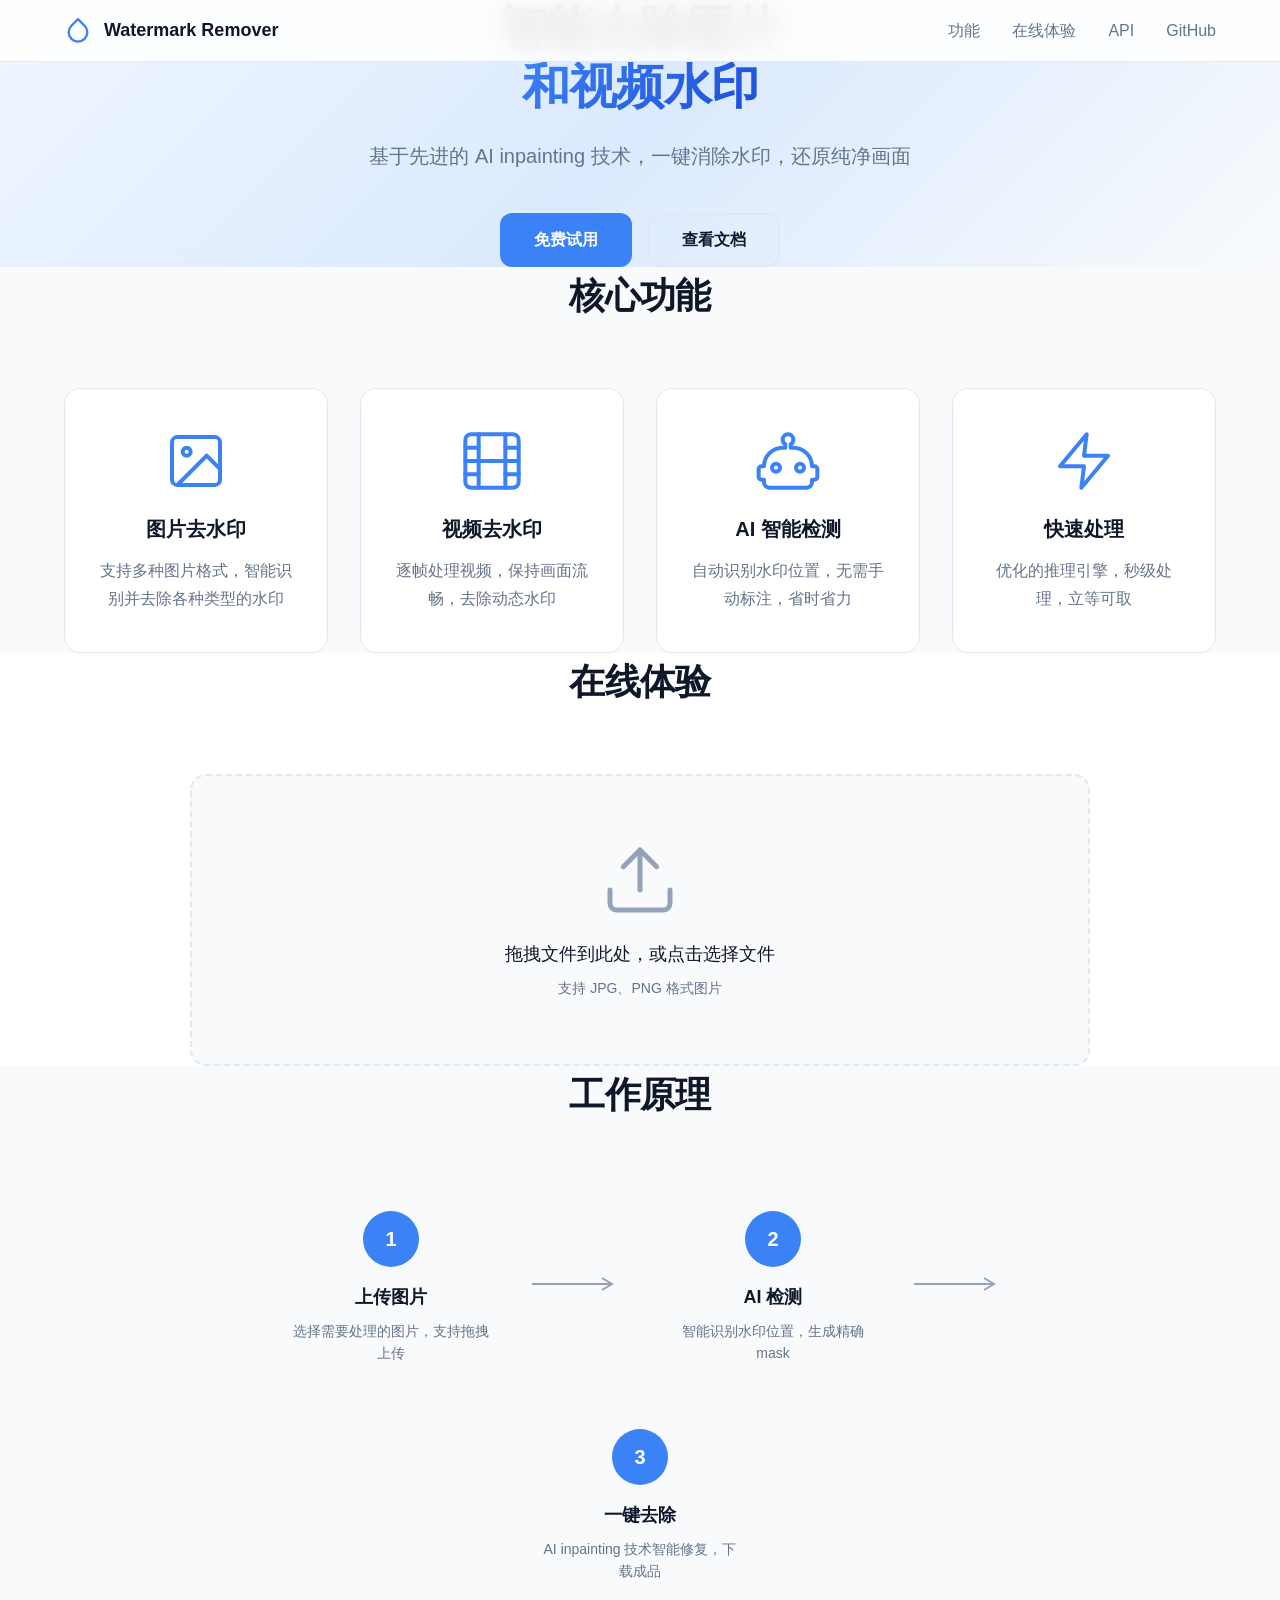
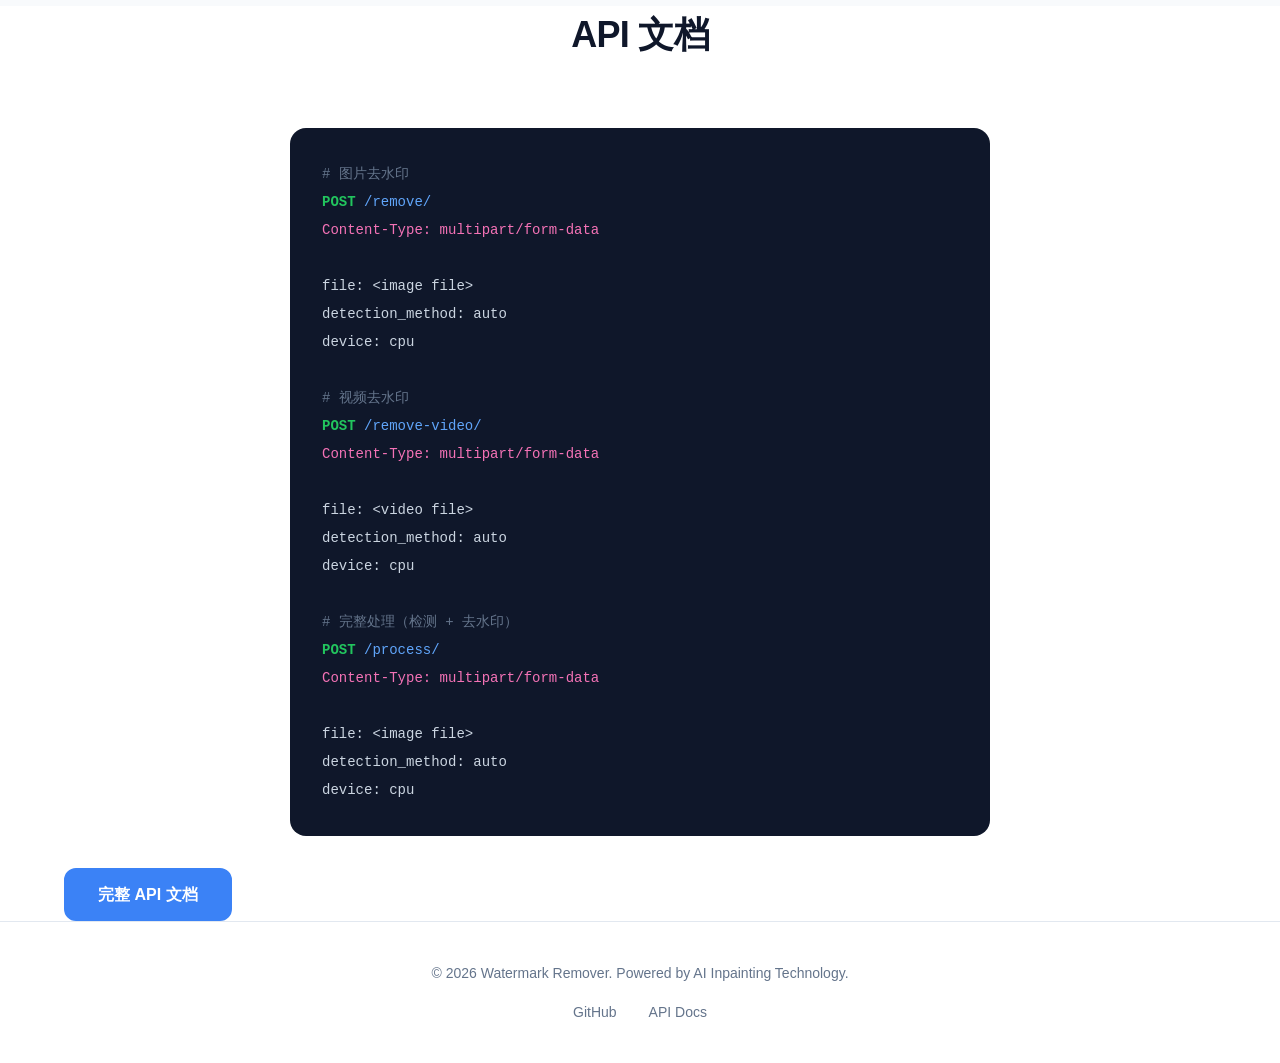
==== templates/index.html @ 912d97a1 "feat(api): auto-commit 1 file(s) at 2026-04-06 23:28" ====
<!DOCTYPE html>
<html lang="zh-CN">
<head>
    <meta charset="UTF-8">
    <meta name="viewport" content="width=device-width, initial-scale=1.0">
    <title>Watermark Remover - 智能去水印工具</title>
    <link rel="stylesheet" href="/static/style.css">
</head>
<body>
    <!-- Navigation -->
    <nav class="navbar">
        <div class="container nav-container">
            <a href="#" class="logo">
                <svg class="logo-icon" viewBox="0 0 24 24" fill="none" stroke="currentColor" stroke-width="2" stroke-linecap="round" stroke-linejoin="round" aria-hidden="true">
                    <path d="M12 2.69l5.66 5.66a8 8 0 1 1-11.31 0z"/>
                </svg>
                <span class="logo-text">Watermark Remover</span>
            </a>
            <button class="nav-toggle" aria-label="Toggle navigation" aria-expanded="false">
                <span class="nav-toggle-bar"></span>
                <span class="nav-toggle-bar"></span>
                <span class="nav-toggle-bar"></span>
            </button>
            <ul class="nav-links">
                <li><a href="#features">功能</a></li>
                <li><a href="#demo">在线体验</a></li>
                <li><a href="#api">API</a></li>
                <li><a href="https://github.com/5shunchen/watermark-remover" target="_blank" rel="noopener noreferrer">GitHub</a></li>
            </ul>
        </div>
    </nav>

    <!-- Hero Section -->
    <section class="hero">
        <div class="container">
            <h1 class="hero-title">
                智能去除图片<br>
                <span class="gradient-text">和视频水印</span>
            </h1>
            <p class="hero-subtitle">
                基于先进的 AI inpainting 技术，一键消除水印，还原纯净画面
            </p>
            <div class="hero-buttons">
                <a href="#demo" class="btn btn-primary">免费试用</a>
                <a href="#api" class="btn btn-secondary">查看文档</a>
            </div>
        </div>
    </section>

    <!-- Features Section -->
    <section id="features" class="features">
        <div class="container">
            <h2 class="section-title">核心功能</h2>
            <div class="features-grid">
                <div class="feature-card">
                    <div class="feature-icon" aria-hidden="true">
                        <svg viewBox="0 0 24 24" fill="none" stroke="currentColor" stroke-width="1.5" stroke-linecap="round" stroke-linejoin="round">
                            <rect x="3" y="3" width="18" height="18" rx="2" ry="2"/>
                            <circle cx="8.5" cy="8.5" r="1.5"/>
                            <polyline points="21 15 16 10 5 21"/>
                        </svg>
                    </div>
                    <h3>图片去水印</h3>
                    <p>支持多种图片格式，智能识别并去除各种类型的水印</p>
                </div>
                <div class="feature-card">
                    <div class="feature-icon" aria-hidden="true">
                        <svg viewBox="0 0 24 24" fill="none" stroke="currentColor" stroke-width="1.5" stroke-linecap="round" stroke-linejoin="round">
                            <rect x="2" y="2" width="20" height="20" rx="2.18" ry="2.18"/>
                            <line x1="7" y1="2" x2="7" y2="22"/>
                            <line x1="17" y1="2" x2="17" y2="22"/>
                            <line x1="2" y1="12" x2="22" y2="12"/>
                            <line x1="2" y1="7" x2="7" y2="7"/>
                            <line x1="2" y1="17" x2="7" y2="17"/>
                            <line x1="17" y1="17" x2="22" y2="17"/>
                            <line x1="17" y1="7" x2="22" y2="7"/>
                        </svg>
                    </div>
                    <h3>视频去水印</h3>
                    <p>逐帧处理视频，保持画面流畅，去除动态水印</p>
                </div>
                <div class="feature-card">
                    <div class="feature-icon" aria-hidden="true">
                        <svg viewBox="0 0 24 24" fill="none" stroke="currentColor" stroke-width="1.5" stroke-linecap="round" stroke-linejoin="round">
                            <path d="M12 2a2 2 0 0 1 2 2c0 .74-.4 1.39-1 1.73V7h1a7 7 0 0 1 7 7h1a1 1 0 0 1 1 1v3a1 1 0 0 1-1 1h-1v1a2 2 0 0 1-2 2H5a2 2 0 0 1-2-2v-1H2a1 1 0 0 1-1-1v-3a1 1 0 0 1 1-1h1a7 7 0 0 1 7-7h1V5.73c-.6-.34-1-.99-1-1.73a2 2 0 0 1 2-2z"/>
                            <circle cx="7.5" cy="14.5" r="1.5"/>
                            <circle cx="16.5" cy="14.5" r="1.5"/>
                        </svg>
                    </div>
                    <h3>AI 智能检测</h3>
                    <p>自动识别水印位置，无需手动标注，省时省力</p>
                </div>
                <div class="feature-card">
                    <div class="feature-icon" aria-hidden="true">
                        <svg viewBox="0 0 24 24" fill="none" stroke="currentColor" stroke-width="1.5" stroke-linecap="round" stroke-linejoin="round">
                            <polygon points="13 2 3 14 12 14 11 22 21 10 12 10 13 2"/>
                        </svg>
                    </div>
                    <h3>快速处理</h3>
                    <p>优化的推理引擎，秒级处理，立等可取</p>
                </div>
            </div>
        </div>
    </section>

    <!-- Demo Section -->
    <section id="demo" class="demo">
        <div class="container">
            <h2 class="section-title">在线体验</h2>
            <div class="demo-container">
                <div class="upload-area" id="uploadArea" role="button" tabindex="0" aria-label="Upload image file">
                    <div class="upload-icon" aria-hidden="true">
                        <svg viewBox="0 0 24 24" fill="none" stroke="currentColor" stroke-width="1.5" stroke-linecap="round" stroke-linejoin="round">
                            <path d="M21 15v4a2 2 0 0 1-2 2H5a2 2 0 0 1-2-2v-4"/>
                            <polyline points="17 8 12 3 7 8"/>
                            <line x1="12" y1="3" x2="12" y2="15"/>
                        </svg>
                    </div>
                    <p class="upload-text">拖拽文件到此处，或点击选择文件</p>
                    <p class="upload-hint">支持 JPG、PNG 格式图片</p>
                    <input type="file" id="fileInput" accept="image/*" hidden>
                </div>
                <div class="preview-container" id="previewContainer" style="display: none;">
                    <div class="preview-panel">
                        <h4>原图</h4>
                        <div class="image-wrapper">
                            <img id="originalImage" src="" alt="原始图片">
                        </div>
                    </div>
                    <div class="preview-panel">
                        <h4>处理后</h4>
                        <div class="image-wrapper">
                            <img id="processedImage" src="" alt="处理后的图片">
                        </div>
                    </div>
                </div>
                <div class="processing-status" id="processingStatus" style="display: none;">
                    <div class="spinner" aria-hidden="true"></div>
                    <p>正在处理中，请稍候...</p>
                </div>
                <div class="demo-actions" id="demoActions" style="display: none;">
                    <button class="btn btn-primary" id="downloadBtn">
                        <svg viewBox="0 0 24 24" fill="none" stroke="currentColor" stroke-width="2" stroke-linecap="round" stroke-linejoin="round" aria-hidden="true" style="width:18px;height:18px;margin-right:8px;">
                            <path d="M21 15v4a2 2 0 0 1-2 2H5a2 2 0 0 1-2-2v-4"/>
                            <polyline points="7 10 12 15 17 10"/>
                            <line x1="12" y1="15" x2="12" y2="3"/>
                        </svg>
                        下载结果
                    </button>
                    <button class="btn btn-secondary" id="resetBtn">重新上传</button>
                </div>
            </div>
        </div>
    </section>

    <!-- How It Works Section -->
    <section id="how-it-works" class="how-it-works">
        <div class="container">
            <h2 class="section-title">工作原理</h2>
            <div class="steps-container">
                <div class="step">
                    <div class="step-number">1</div>
                    <h3>上传图片</h3>
                    <p>选择需要处理的图片，支持拖拽上传</p>
                </div>
                <div class="step-connector" aria-hidden="true">
                    <svg viewBox="0 0 100 24" fill="none" stroke="currentColor" stroke-width="2">
                        <line x1="0" y1="12" x2="80" y2="12"/>
                        <polyline points="70 6 80 12 70 18"/>
                    </svg>
                </div>
                <div class="step">
                    <div class="step-number">2</div>
                    <h3>AI 检测</h3>
                    <p>智能识别水印位置，生成精确 mask</p>
                </div>
                <div class="step-connector" aria-hidden="true">
                    <svg viewBox="0 0 100 24" fill="none" stroke="currentColor" stroke-width="2">
                        <line x1="0" y1="12" x2="80" y2="12"/>
                        <polyline points="70 6 80 12 70 18"/>
                    </svg>
                </div>
                <div class="step">
                    <div class="step-number">3</div>
                    <h3>一键去除</h3>
                    <p>AI inpainting 技术智能修复，下载成品</p>
                </div>
            </div>
        </div>
    </section>

    <!-- API Section -->
    <section id="api" class="api">
        <div class="container">
            <h2 class="section-title">API 文档</h2>
            <div class="api-container">
                <div class="api-code">
                    <pre><code><span class="comment"># 图片去水印</span>
<span class="method">POST</span> <span class="path">/remove/</span>
<span class="header">Content-Type: multipart/form-data</span>

file: &lt;image file&gt;
detection_method: auto
device: cpu

<span class="comment"># 视频去水印</span>
<span class="method">POST</span> <span class="path">/remove-video/</span>
<span class="header">Content-Type: multipart/form-data</span>

file: &lt;video file&gt;
detection_method: auto
device: cpu

<span class="comment"># 完整处理（检测 + 去水印）</span>
<span class="method">POST</span> <span class="path">/process/</span>
<span class="header">Content-Type: multipart/form-data</span>

file: &lt;image file&gt;
detection_method: auto
device: cpu</code></pre>
                </div>
            </div>
            <a href="/docs" class="btn btn-primary" target="_blank" rel="noopener noreferrer">完整 API 文档</a>
        </div>
    </section>

    <!-- Footer -->
    <footer class="footer">
        <div class="container">
            <p>&copy; 2026 Watermark Remover. Powered by AI Inpainting Technology.</p>
            <div class="footer-links">
                <a href="https://github.com/5shunchen/watermark-remover" target="_blank" rel="noopener noreferrer">GitHub</a>
                <a href="/docs" target="_blank" rel="noopener noreferrer">API Docs</a>
            </div>
        </div>
    </footer>

    <script src="/static/app.js"></script>
</body>
</html>
---- static/style.css ----
/* ===================================
   Design Tokens
   =================================== */
:root {
    /* Colors - Primary */
    --primary-50: #eff6ff;
    --primary-100: #dbeafe;
    --primary-200: #bfdbfe;
    --primary-300: #93c5fd;
    --primary-400: #60a5fa;
    --primary-500: #3b82f6;
    --primary-600: #2563eb;
    --primary-700: #1d4ed8;

    /* Colors - Neutral */
    --slate-50: #f8fafc;
    --slate-100: #f1f5f9;
    --slate-200: #e2e8f0;
    --slate-300: #cbd5e1;
    --slate-400: #94a3b8;
    --slate-500: #64748b;
    --slate-600: #475569;
    --slate-700: #334155;
    --slate-800: #1e293b;
    --slate-900: #0f172a;

    /* Semantic Colors */
    --color-primary: var(--primary-500);
    --color-primary-hover: var(--primary-600);
    --color-primary-active: var(--primary-700);
    --color-text: var(--slate-900);
    --color-text-secondary: var(--slate-500);
    --color-text-muted: var(--slate-400);
    --color-bg: #ffffff;
    --color-bg-secondary: var(--slate-50);
    --color-border: var(--slate-200);
    --color-focus: var(--primary-500);

    /* Typography Scale */
    --text-xs: 0.75rem;      /* 12px */
    --text-sm: 0.875rem;     /* 14px */
    --text-base: 1rem;       /* 16px */
    --text-lg: 1.125rem;     /* 18px */
    --text-xl: 1.25rem;      /* 20px */
    --text-2xl: 1.5rem;      /* 24px */
    --text-3xl: 1.875rem;    /* 30px */
    --text-4xl: 2.25rem;     /* 36px */
    --text-5xl: 3rem;        /* 48px */

    /* Spacing Scale (4pt grid) */
    --space-1: 0.25rem;      /* 4px */
    --space-2: 0.5rem;       /* 8px */
    --space-3: 0.75rem;      /* 12px */
    --space-4: 1rem;         /* 16px */
    --space-5: 1.25rem;      /* 20px */
    --space-6: 1.5rem;       /* 24px */
    --space-8: 2rem;         /* 32px */
    --space-10: 2.5rem;      /* 40px */
    --space-12: 3rem;        /* 48px */
    --space-16: 4rem;        /* 64px */
    --space-20: 5rem;        /* 80px */

    /* Shadows */
    --shadow-sm: 0 1px 2px 0 rgba(0, 0, 0, 0.05);
    --shadow: 0 1px 3px 0 rgba(0, 0, 0, 0.1), 0 1px 2px -1px rgba(0, 0, 0, 0.1);
    --shadow-md: 0 4px 6px -1px rgba(0, 0, 0, 0.1), 0 2px 4px -2px rgba(0, 0, 0, 0.1);
    --shadow-lg: 0 10px 15px -3px rgba(0, 0, 0, 0.1), 0 4px 6px -4px rgba(0, 0, 0, 0.1);
    --shadow-xl: 0 20px 25px -5px rgba(0, 0, 0, 0.1), 0 8px 10px -6px rgba(0, 0, 0, 0.1);

    /* Border Radius */
    --radius-sm: 0.375rem;   /* 6px */
    --radius: 0.5rem;        /* 8px */
    --radius-md: 0.75rem;    /* 12px */
    --radius-lg: 1rem;       /* 16px */
    --radius-xl: 1.5rem;     /* 24px */
    --radius-full: 9999px;

    /* Transitions */
    --duration-fast: 150ms;
    --duration-normal: 200ms;
    --duration-slow: 300ms;
    --ease-out: cubic-bezier(0.33, 1, 0.68, 1);
    --ease-in-out: cubic-bezier(0.65, 0, 0.35, 1);

    /* Touch Targets */
    --touch-min: 44px;

    /* Z-Index Scale */
    --z-dropdown: 100;
    --z-sticky: 200;
    --z-fixed: 300;
    --z-modal-backdrop: 400;
    --z-modal: 500;
    --z-popover: 600;
    --z-tooltip: 700;
}

/* ===================================
   Base Styles
   =================================== */
*, *::before, *::after {
    margin: 0;
    padding: 0;
    box-sizing: border-box;
}

html {
    scroll-behavior: smooth;
    -webkit-font-smoothing: antialiased;
    -moz-osx-font-smoothing: grayscale;
}

body {
    font-family: -apple-system, BlinkMacSystemFont, 'Segoe UI', Roboto, 'Helvetica Neue', Arial, sans-serif;
    font-size: var(--text-base);
    line-height: 1.6;
    color: var(--color-text);
    background: var(--color-bg);
}

/* Focus Styles - Accessibility */
:focus-visible {
    outline: 2px solid var(--color-focus);
    outline-offset: 2px;
}

/* Skip Link - Accessibility */
.skip-link {
    position: absolute;
    top: -40px;
    left: 0;
    background: var(--color-primary);
    color: white;
    padding: var(--space-2) var(--space-4);
    z-index: var(--z-tooltip);
    transition: top var(--duration-fast) var(--ease-out);
}

.skip-link:focus {
    top: 0;
}

.container {
    max-width: 1200px;
    margin: 0 auto;
    padding: 0 var(--space-6);
}

/* ===================================
   Navigation
   =================================== */
.navbar {
    position: fixed;
    top: 0;
    left: 0;
    right: 0;
    background: rgba(255, 255, 255, 0.9);
    backdrop-filter: blur(12px);
    -webkit-backdrop-filter: blur(12px);
    border-bottom: 1px solid var(--color-border);
    z-index: var(--z-sticky);
    padding: var(--space-4) 0;
    transition: box-shadow var(--duration-normal) var(--ease-out);
}

.nav-container {
    display: flex;
    justify-content: space-between;
    align-items: center;
}

.logo {
    display: flex;
    align-items: center;
    gap: var(--space-3);
    font-size: var(--text-lg);
    font-weight: 600;
    color: var(--color-text);
    text-decoration: none;
}

.logo-icon {
    width: 28px;
    height: 28px;
    color: var(--color-primary);
}

.nav-toggle {
    display: none;
    flex-direction: column;
    justify-content: center;
    gap: 5px;
    width: var(--touch-min);
    height: var(--touch-min);
    background: transparent;
    border: none;
    cursor: pointer;
    padding: var(--space-2);
}

.nav-toggle-bar {
    width: 24px;
    height: 2px;
    background: var(--color-text);
    border-radius: 2px;
    transition: transform var(--duration-normal) var(--ease-out);
}

.nav-links {
    display: flex;
    list-style: none;
    gap: var(--space-8);
}

.nav-links a {
    color: var(--color-text-secondary);
    font-weight: 500;
    text-decoration: none;
    transition: color var(--duration-normal) var(--ease-out);
    padding: var(--space-2) 0;
}

.nav-links a:hover,
.nav-links a:focus {
    color: var(--color-primary);
}

/* ===================================
   Hero Section
   =================================== */
.hero {
    padding: var(--space-40) 0 var(--space-24);
    text-align: center;
    background: linear-gradient(135deg, var(--primary-50) 0%, var(--primary-100) 50%, var(--slate-50) 100%);
}

.hero-title {
    font-size: clamp(var(--text-4xl), 5vw, var(--text-5xl));
    font-weight: 700;
    line-height: 1.2;
    margin-bottom: var(--space-6);
    letter-spacing: -0.02em;
}

.gradient-text {
    background: linear-gradient(135deg, var(--primary-500) 0%, var(--primary-700) 100%);
    -webkit-background-clip: text;
    -webkit-text-fill-color: transparent;
    background-clip: text;
}

.hero-subtitle {
    font-size: clamp(var(--text-lg), 2vw, var(--text-xl));
    color: var(--color-text-secondary);
    max-width: 640px;
    margin: 0 auto var(--space-10);
    line-height: 1.7;
}

.hero-buttons {
    display: flex;
    gap: var(--space-4);
    justify-content: center;
    flex-wrap: wrap;
}

/* ===================================
   Buttons
   =================================== */
.btn {
    display: inline-flex;
    align-items: center;
    justify-content: center;
    gap: var(--space-2);
    min-height: var(--touch-min);
    padding: var(--space-3) var(--space-8);
    border-radius: var(--radius-md);
    font-weight: 600;
    font-size: var(--text-base);
    text-decoration: none;
    transition: all var(--duration-normal) var(--ease-out);
    border: 2px solid transparent;
    cursor: pointer;
    white-space: nowrap;
}

.btn-primary {
    background: var(--color-primary);
    color: white;
    border-color: var(--color-primary);
}

.btn-primary:hover,
.btn-primary:focus {
    background: var(--color-primary-hover);
    border-color: var(--color-primary-hover);
    transform: translateY(-2px);
    box-shadow: var(--shadow-md);
}

.btn-primary:active {
    transform: translateY(0);
}

.btn-secondary {
    background: transparent;
    color: var(--color-text);
    border-color: var(--color-border);
}

.btn-secondary:hover,
.btn-secondary:focus {
    border-color: var(--color-primary);
    color: var(--color-primary);
    background: var(--primary-50);
}

/* ===================================
   Section Styles
   =================================== */
.section-title {
    font-size: clamp(var(--text-3xl), 4vw, var(--text-4xl));
    font-weight: 700;
    text-align: center;
    margin-bottom: var(--space-16);
    letter-spacing: -0.02em;
}

/* ===================================
   Features Section
   =================================== */
.features {
    padding: var(--space-24) 0;
    background: var(--color-bg-secondary);
}

.features-grid {
    display: grid;
    grid-template-columns: repeat(auto-fit, minmax(250px, 1fr));
    gap: var(--space-8);
}

.feature-card {
    background: var(--color-bg);
    padding: var(--space-10) var(--space-8);
    border-radius: var(--radius-lg);
    text-align: center;
    border: 1px solid var(--color-border);
    transition: all var(--duration-slow) var(--ease-out);
}

.feature-card:hover {
    transform: translateY(-8px);
    box-shadow: var(--shadow-lg);
    border-color: var(--primary-200);
}

.feature-icon {
    width: 64px;
    height: 64px;
    margin: 0 auto var(--space-5);
    color: var(--color-primary);
}

.feature-icon svg {
    width: 100%;
    height: 100%;
}

.feature-card h3 {
    font-size: var(--text-xl);
    font-weight: 600;
    margin-bottom: var(--space-3);
    color: var(--color-text);
}

.feature-card p {
    color: var(--color-text-secondary);
    line-height: 1.7;
}

/* ===================================
   Demo Section
   =================================== */
.demo {
    padding: var(--space-24) 0;
}

.demo-container {
    max-width: 900px;
    margin: 0 auto;
}

.upload-area {
    border: 2px dashed var(--color-border);
    border-radius: var(--radius-lg);
    padding: var(--space-16) var(--space-10);
    text-align: center;
    cursor: pointer;
    transition: all var(--duration-normal) var(--ease-out);
    background: var(--color-bg-secondary);
}

.upload-area:hover,
.upload-area:focus {
    border-color: var(--color-primary);
    background: var(--primary-50);
}

.upload-icon {
    width: 80px;
    height: 80px;
    margin: 0 auto var(--space-5);
    color: var(--color-text-muted);
    transition: color var(--duration-normal) var(--ease-out);
}

.upload-area:hover .upload-icon {
    color: var(--color-primary);
}

.upload-icon svg {
    width: 100%;
    height: 100%;
}

.upload-text {
    font-size: var(--text-lg);
    font-weight: 500;
    margin-bottom: var(--space-2);
    color: var(--color-text);
}

.upload-hint {
    color: var(--color-text-secondary);
    font-size: var(--text-sm);
}

.preview-container {
    display: grid;
    grid-template-columns: 1fr 1fr;
    gap: var(--space-6);
    margin-top: var(--space-8);
}

.preview-panel {
    background: var(--color-bg-secondary);
    border-radius: var(--radius-lg);
    padding: var(--space-5);
}

.preview-panel h4 {
    margin-bottom: var(--space-4);
    font-size: var(--text-sm);
    font-weight: 600;
    color: var(--color-text-secondary);
    text-transform: uppercase;
    letter-spacing: 0.05em;
}

.image-wrapper {
    border-radius: var(--radius-md);
    overflow: hidden;
    background: var(--color-bg);
    aspect-ratio: 1;
    display: flex;
    align-items: center;
    justify-content: center;
}

.image-wrapper img {
    max-width: 100%;
    max-height: 100%;
    object-fit: contain;
}

/* Processing Status */
.processing-status {
    text-align: center;
    padding: var(--space-12);
}

.spinner {
    width: 56px;
    height: 56px;
    border: 3px solid var(--color-border);
    border-top-color: var(--color-primary);
    border-radius: var(--radius-full);
    animation: spin 1s linear infinite;
    margin: 0 auto var(--space-5);
}

@keyframes spin {
    to {
        transform: rotate(360deg);
    }
}

/* Demo Actions */
.demo-actions {
    display: flex;
    gap: var(--space-4);
    justify-content: center;
    margin-top: var(--space-8);
}

/* ===================================
   How It Works Section
   =================================== */
.how-it-works {
    padding: var(--space-24) 0;
    background: var(--color-bg-secondary);
}

.steps-container {
    display: flex;
    justify-content: center;
    align-items: center;
    flex-wrap: wrap;
    gap: var(--space-4);
    max-width: 800px;
    margin: 0 auto;
}

.step {
    flex: 1;
    min-width: 200px;
    max-width: 250px;
    text-align: center;
    padding: var(--space-6);
}

.step-number {
    display: inline-flex;
    align-items: center;
    justify-content: center;
    width: 56px;
    height: 56px;
    border-radius: var(--radius-full);
    background: var(--color-primary);
    color: white;
    font-size: var(--text-xl);
    font-weight: 700;
    margin-bottom: var(--space-4);
}

.step h3 {
    font-size: var(--text-lg);
    font-weight: 600;
    margin-bottom: var(--space-2);
    color: var(--color-text);
}

.step p {
    color: var(--color-text-secondary);
    font-size: var(--text-sm);
    line-height: 1.6;
}

.step-connector {
    color: var(--color-text-muted);
    width: 100px;
}

.step-connector svg {
    width: 100%;
    height: auto;
}

/* ===================================
   API Section
   =================================== */
.api {
    padding: var(--space-24) 0;
}

.api-container {
    max-width: 700px;
    margin: 0 auto var(--space-8);
}

.api-code {
    background: var(--slate-900);
    border-radius: var(--radius-lg);
    padding: var(--space-8);
    overflow-x: auto;
}

.api-code pre {
    margin: 0;
}

.api-code code {
    font-family: 'SF Mono', 'Fira Code', 'Roboto Mono', Consolas, monospace;
    font-size: var(--text-sm);
    line-height: 2;
    color: var(--slate-300);
}

.api-code .comment {
    color: var(--slate-500);
}

.api-code .method {
    color: #22c55e;
    font-weight: 600;
}

.api-code .path {
    color: #60a5fa;
}

.api-code .header {
    color: #f472b6;
}

/* ===================================
   Footer
   =================================== */
.footer {
    padding: var(--space-10) 0;
    border-top: 1px solid var(--color-border);
}

.footer p {
    text-align: center;
    color: var(--color-text-secondary);
    margin-bottom: var(--space-4);
    font-size: var(--text-sm);
}

.footer-links {
    display: flex;
    justify-content: center;
    gap: var(--space-8);
}

.footer-links a {
    color: var(--color-text-secondary);
    text-decoration: none;
    font-size: var(--text-sm);
    transition: color var(--duration-normal) var(--ease-out);
}

.footer-links a:hover,
.footer-links a:focus {
    color: var(--color-primary);
}

/* ===================================
   Responsive Design
   =================================== */
@media (max-width: 768px) {
    .nav-toggle {
        display: flex;
    }

    .nav-links {
        position: fixed;
        top: 64px;
        left: 0;
        right: 0;
        background: var(--color-bg);
        flex-direction: column;
        padding: var(--space-4) var(--space-6);
        border-bottom: 1px solid var(--color-border);
        box-shadow: var(--shadow-md);
        display: none;
    }

    .nav-links.active {
        display: flex;
    }

    .hero {
        padding: var(--space-32) 0 var(--space-16);
    }

    .preview-container {
        grid-template-columns: 1fr;
    }

    .demo-actions {
        flex-direction: column;
    }

    .steps-container {
        flex-direction: column;
    }

    .step-connector {
        transform: rotate(90deg);
        width: 60px;
    }

    .step {
        max-width: none;
    }
}

/* ===================================
   Reduced Motion
   =================================== */
@media (prefers-reduced-motion: reduce) {
    *,
    *::before,
    *::after {
        animation-duration: 0.01ms !important;
        animation-iteration-count: 1 !important;
        transition-duration: 0.01ms !important;
    }

    html {
        scroll-behavior: auto;
    }
}

/* ===================================
   Print Styles
   =================================== */
@media print {
    .navbar,
    .hero-buttons,
    .upload-area,
    .demo-actions,
    .footer-links {
        display: none;
    }

    .hero {
        padding: var(--space-8) 0;
    }
}
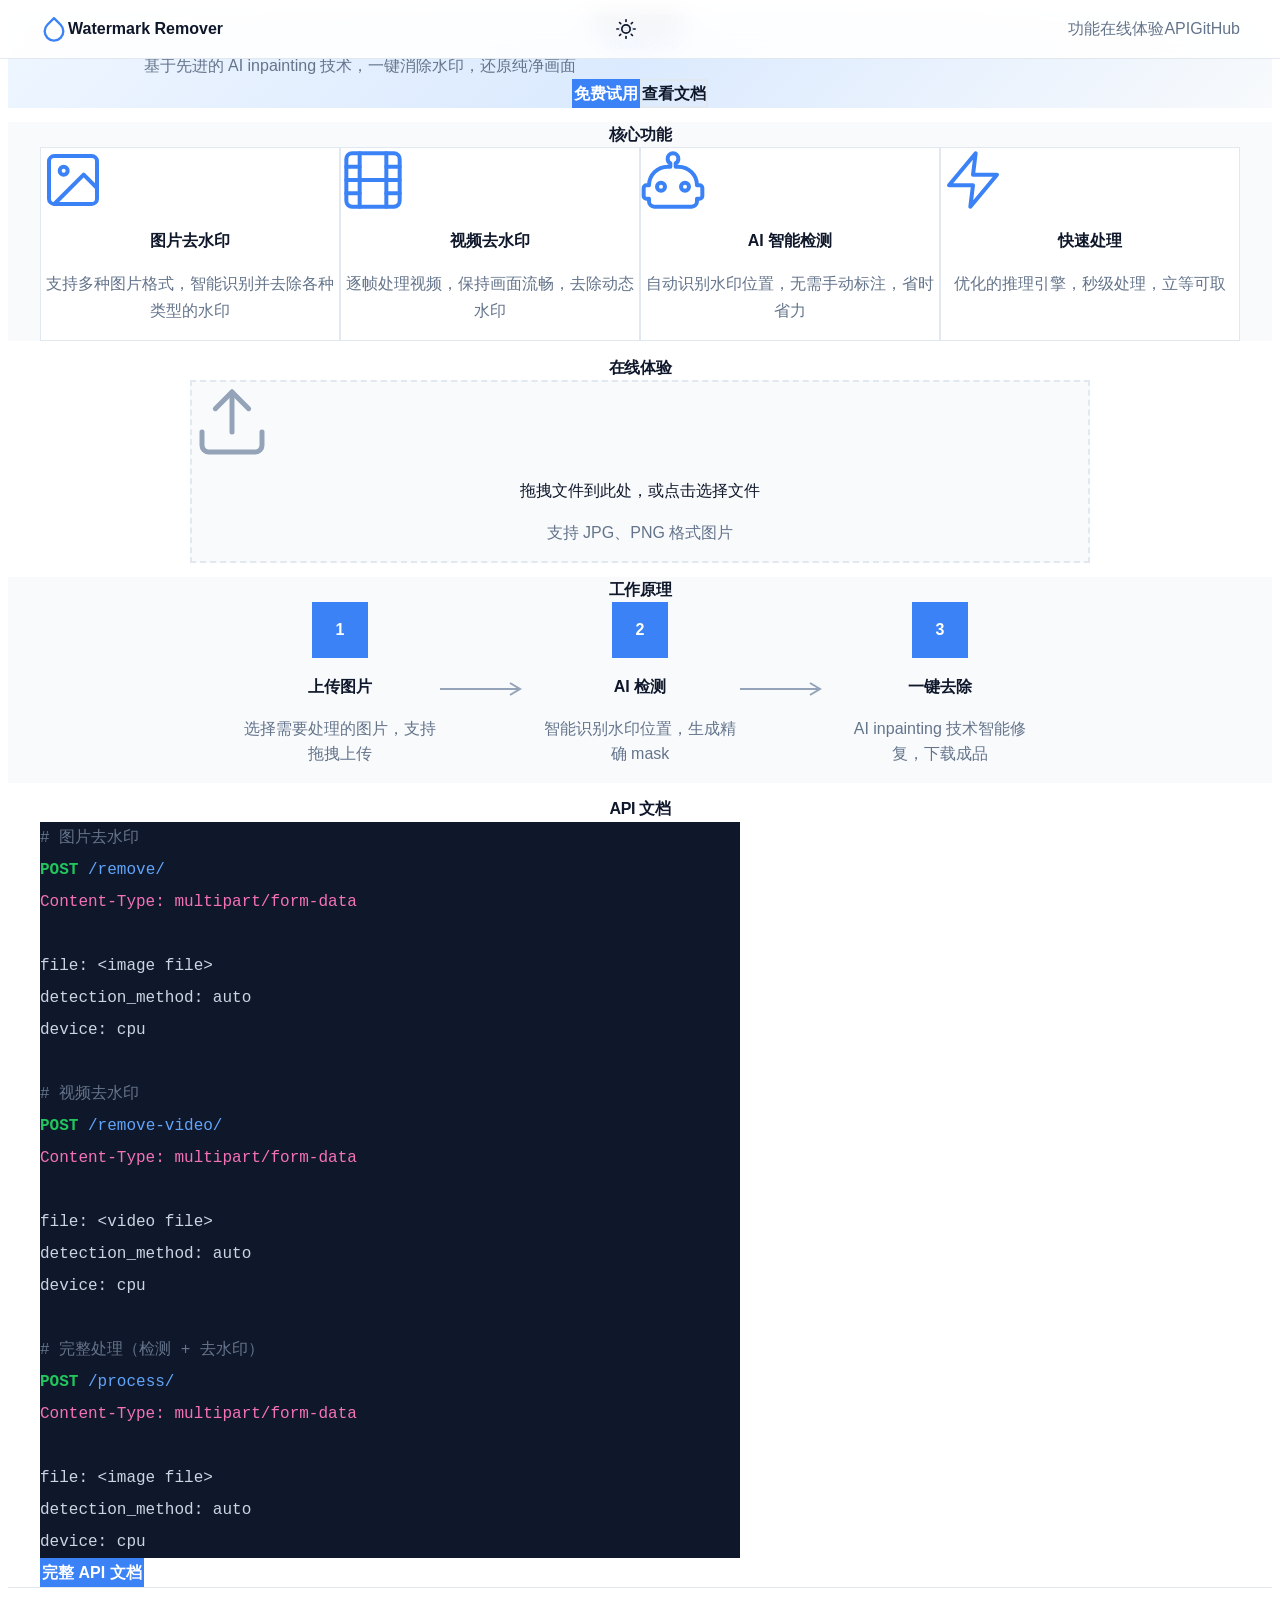
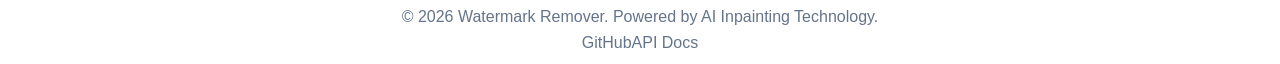
==== commit db09a4f6: "chore: auto-commit 3 file(s) at 2026-04-06 23:44" ====
--- a/templates/index.html
+++ b/templates/index.html
@@ -1,12 +1,17 @@
 <!DOCTYPE html>
-<html lang="zh-CN">
+<html lang="zh-CN" data-theme="light">
 <head>
     <meta charset="UTF-8">
     <meta name="viewport" content="width=device-width, initial-scale=1.0">
+    <meta name="description" content="基于 AI inpainting 技术的智能去水印工具，支持图片和视频一键去除水印">
+    <meta name="theme-color" content="#3b82f6">
     <title>Watermark Remover - 智能去水印工具</title>
     <link rel="stylesheet" href="/static/style.css">
 </head>
 <body>
+    <!-- Skip Link -->
+    <a href="#main-content" class="skip-link">跳到主要内容</a>
+
     <!-- Navigation -->
     <nav class="navbar">
         <div class="container nav-container">
@@ -16,11 +21,29 @@
                 </svg>
                 <span class="logo-text">Watermark Remover</span>
             </a>
-            <button class="nav-toggle" aria-label="Toggle navigation" aria-expanded="false">
-                <span class="nav-toggle-bar"></span>
-                <span class="nav-toggle-bar"></span>
-                <span class="nav-toggle-bar"></span>
-            </button>
+            <div class="nav-right">
+                <button class="theme-toggle" aria-label="切换暗色模式" title="切换主题">
+                    <svg class="icon-sun" viewBox="0 0 24 24" fill="none" stroke="currentColor" stroke-width="2" stroke-linecap="round" stroke-linejoin="round" aria-hidden="true">
+                        <circle cx="12" cy="12" r="5"/>
+                        <line x1="12" y1="1" x2="12" y2="3"/>
+                        <line x1="12" y1="21" x2="12" y2="23"/>
+                        <line x1="4.22" y1="4.22" x2="5.64" y2="5.64"/>
+                        <line x1="18.36" y1="18.36" x2="19.78" y2="19.78"/>
+                        <line x1="1" y1="12" x2="3" y2="12"/>
+                        <line x1="21" y1="12" x2="23" y2="12"/>
+                        <line x1="4.22" y1="19.78" x2="5.64" y2="18.36"/>
+                        <line x1="18.36" y1="5.64" x2="19.78" y2="4.22"/>
+                    </svg>
+                    <svg class="icon-moon" viewBox="0 0 24 24" fill="none" stroke="currentColor" stroke-width="2" stroke-linecap="round" stroke-linejoin="round" aria-hidden="true">
+                        <path d="M21 12.79A9 9 0 1 1 11.21 3 7 7 0 0 0 21 12.79z"/>
+                    </svg>
+                </button>
+                <button class="nav-toggle" aria-label="Toggle navigation" aria-expanded="false">
+                    <span class="nav-toggle-bar"></span>
+                    <span class="nav-toggle-bar"></span>
+                    <span class="nav-toggle-bar"></span>
+                </button>
+            </div>
             <ul class="nav-links">
                 <li><a href="#features">功能</a></li>
                 <li><a href="#demo">在线体验</a></li>
--- a/static/style.css
+++ b/static/style.css
@@ -1,7 +1,10 @@
 /* ===================================
-   Design Tokens
-   =================================== */
-:root {
+   Design Tokens - Light Theme (Default)
+   =================================== */
+:root,
+[data-theme="light"] {
+    color-scheme: light;
+
     /* Colors - Primary */
     --primary-50: #eff6ff;
     --primary-100: #dbeafe;
@@ -24,7 +27,7 @@
     --slate-800: #1e293b;
     --slate-900: #0f172a;
 
-    /* Semantic Colors */
+    /* Semantic Colors - Light */
     --color-primary: var(--primary-500);
     --color-primary-hover: var(--primary-600);
     --color-primary-active: var(--primary-700);
@@ -33,8 +36,56 @@
     --color-text-muted: var(--slate-400);
     --color-bg: #ffffff;
     --color-bg-secondary: var(--slate-50);
+    --color-bg-tertiary: var(--slate-100);
     --color-border: var(--slate-200);
     --color-focus: var(--primary-500);
+    --color-focus-ring: rgba(59, 130, 246, 0.5);
+    --shadow-color: rgba(0, 0, 0, 0.1);
+}
+
+/* ===================================
+   Design Tokens - Dark Theme
+   =================================== */
+[data-theme="dark"] {
+    color-scheme: dark;
+
+    /* Colors - Primary (adjusted for dark mode) */
+    --primary-50: #1e3a5f;
+    --primary-100: #1e40af;
+    --primary-200: #3b82f6;
+    --primary-300: #60a5fa;
+    --primary-400: #93c5fd;
+    --primary-500: #bfdbfe;
+    --primary-600: #dbeafe;
+    --primary-700: #eff6ff;
+
+    /* Colors - Neutral */
+    --slate-50: #0f172a;
+    --slate-100: #1e293b;
+    --slate-200: #334155;
+    --slate-300: #475569;
+    --slate-400: #64748b;
+    --slate-500: #94a3b8;
+    --slate-600: #cbd5e1;
+    --slate-700: #e2e8f0;
+    --slate-800: #f1f5f9;
+    --slate-900: #f8fafc;
+
+    /* Semantic Colors - Dark */
+    --color-primary: var(--primary-400);
+    --color-primary-hover: var(--primary-300);
+    --color-primary-active: var(--primary-200);
+    --color-text: var(--slate-900);
+    --color-text-secondary: var(--slate-500);
+    --color-text-muted: var(--slate-400);
+    --color-bg: #0b0f19;
+    --color-bg-secondary: #111827;
+    --color-bg-tertiary: #1e293b;
+    --color-border: var(--slate-200);
+    --color-focus: var(--primary-400);
+    --color-focus-ring: rgba(96, 165, 250, 0.5);
+    --shadow-color: rgba(0, 0, 0, 0.3);
+}
 
     /* Typography Scale */
     --text-xs: 0.75rem;      /* 12px */
@@ -160,13 +211,25 @@
     border-bottom: 1px solid var(--color-border);
     z-index: var(--z-sticky);
     padding: var(--space-4) 0;
-    transition: box-shadow var(--duration-normal) var(--ease-out);
+    transition: box-shadow var(--duration-normal) var(--ease-out),
+                background-color var(--duration-normal) var(--ease-out);
+}
+
+[data-theme="dark"] .navbar {
+    background: rgba(11, 15, 25, 0.9);
 }
 
 .nav-container {
     display: flex;
     justify-content: space-between;
     align-items: center;
+    gap: var(--space-4);
+}
+
+.nav-right {
+    display: flex;
+    align-items: center;
+    gap: var(--space-2);
 }
 
 .logo {
@@ -206,6 +269,55 @@
     transition: transform var(--duration-normal) var(--ease-out);
 }
 
+/* Theme Toggle Button */
+.theme-toggle {
+    position: relative;
+    width: var(--touch-min);
+    height: var(--touch-min);
+    background: transparent;
+    border: 1px solid var(--color-border);
+    border-radius: var(--radius-md);
+    cursor: pointer;
+    display: flex;
+    align-items: center;
+    justify-content: center;
+    color: var(--color-text);
+    transition: all var(--duration-normal) var(--ease-out);
+}
+
+.theme-toggle:hover {
+    background: var(--color-bg-secondary);
+    border-color: var(--color-primary);
+    color: var(--color-primary);
+}
+
+.theme-toggle svg {
+    width: 20px;
+    height: 20px;
+    position: absolute;
+    transition: all var(--duration-normal) var(--ease-out);
+}
+
+.icon-sun {
+    opacity: 1;
+    transform: rotate(0deg);
+}
+
+.icon-moon {
+    opacity: 0;
+    transform: rotate(90deg);
+}
+
+[data-theme="dark"] .icon-sun {
+    opacity: 0;
+    transform: rotate(-90deg);
+}
+
+[data-theme="dark"] .icon-moon {
+    opacity: 1;
+    transform: rotate(0deg);
+}
+
 .nav-links {
     display: flex;
     list-style: none;
@@ -232,6 +344,11 @@
     padding: var(--space-40) 0 var(--space-24);
     text-align: center;
     background: linear-gradient(135deg, var(--primary-50) 0%, var(--primary-100) 50%, var(--slate-50) 100%);
+    transition: background var(--duration-slow) var(--ease-out);
+}
+
+[data-theme="dark"] .hero {
+    background: linear-gradient(135deg, #0f172a 0%, #1e293b 50%, #0b0f19 100%);
 }
 
 .hero-title {
@@ -332,6 +449,11 @@
 .features {
     padding: var(--space-24) 0;
     background: var(--color-bg-secondary);
+    transition: background var(--duration-slow) var(--ease-out);
+}
+
+[data-theme="dark"] .features {
+    background: #0f172a;
 }
 
 .features-grid {
@@ -352,7 +474,16 @@
 .feature-card:hover {
     transform: translateY(-8px);
     box-shadow: var(--shadow-lg);
-    border-color: var(--primary-200);
+    border-color: var(--primary-300);
+}
+
+[data-theme="dark"] .feature-card {
+    background: var(--color-bg-secondary);
+    border-color: var(--slate-700);
+}
+
+[data-theme="dark"] .feature-card:hover {
+    border-color: var(--primary-500);
 }
 
 .feature-icon {
@@ -407,6 +538,11 @@
     background: var(--primary-50);
 }
 
+[data-theme="dark"] .upload-area:hover,
+[data-theme="dark"] .upload-area:focus {
+    background: #1e293b;
+}
+
 .upload-icon {
     width: 80px;
     height: 80px;
@@ -447,6 +583,11 @@
     background: var(--color-bg-secondary);
     border-radius: var(--radius-lg);
     padding: var(--space-5);
+    transition: background var(--duration-normal) var(--ease-out);
+}
+
+[data-theme="dark"] .preview-panel {
+    background: var(--color-bg-tertiary);
 }
 
 .preview-panel h4 {
@@ -510,6 +651,11 @@
 .how-it-works {
     padding: var(--space-24) 0;
     background: var(--color-bg-secondary);
+    transition: background var(--duration-slow) var(--ease-out);
+}
+
+[data-theme="dark"] .how-it-works {
+    background: #0f172a;
 }
 
 .steps-container {
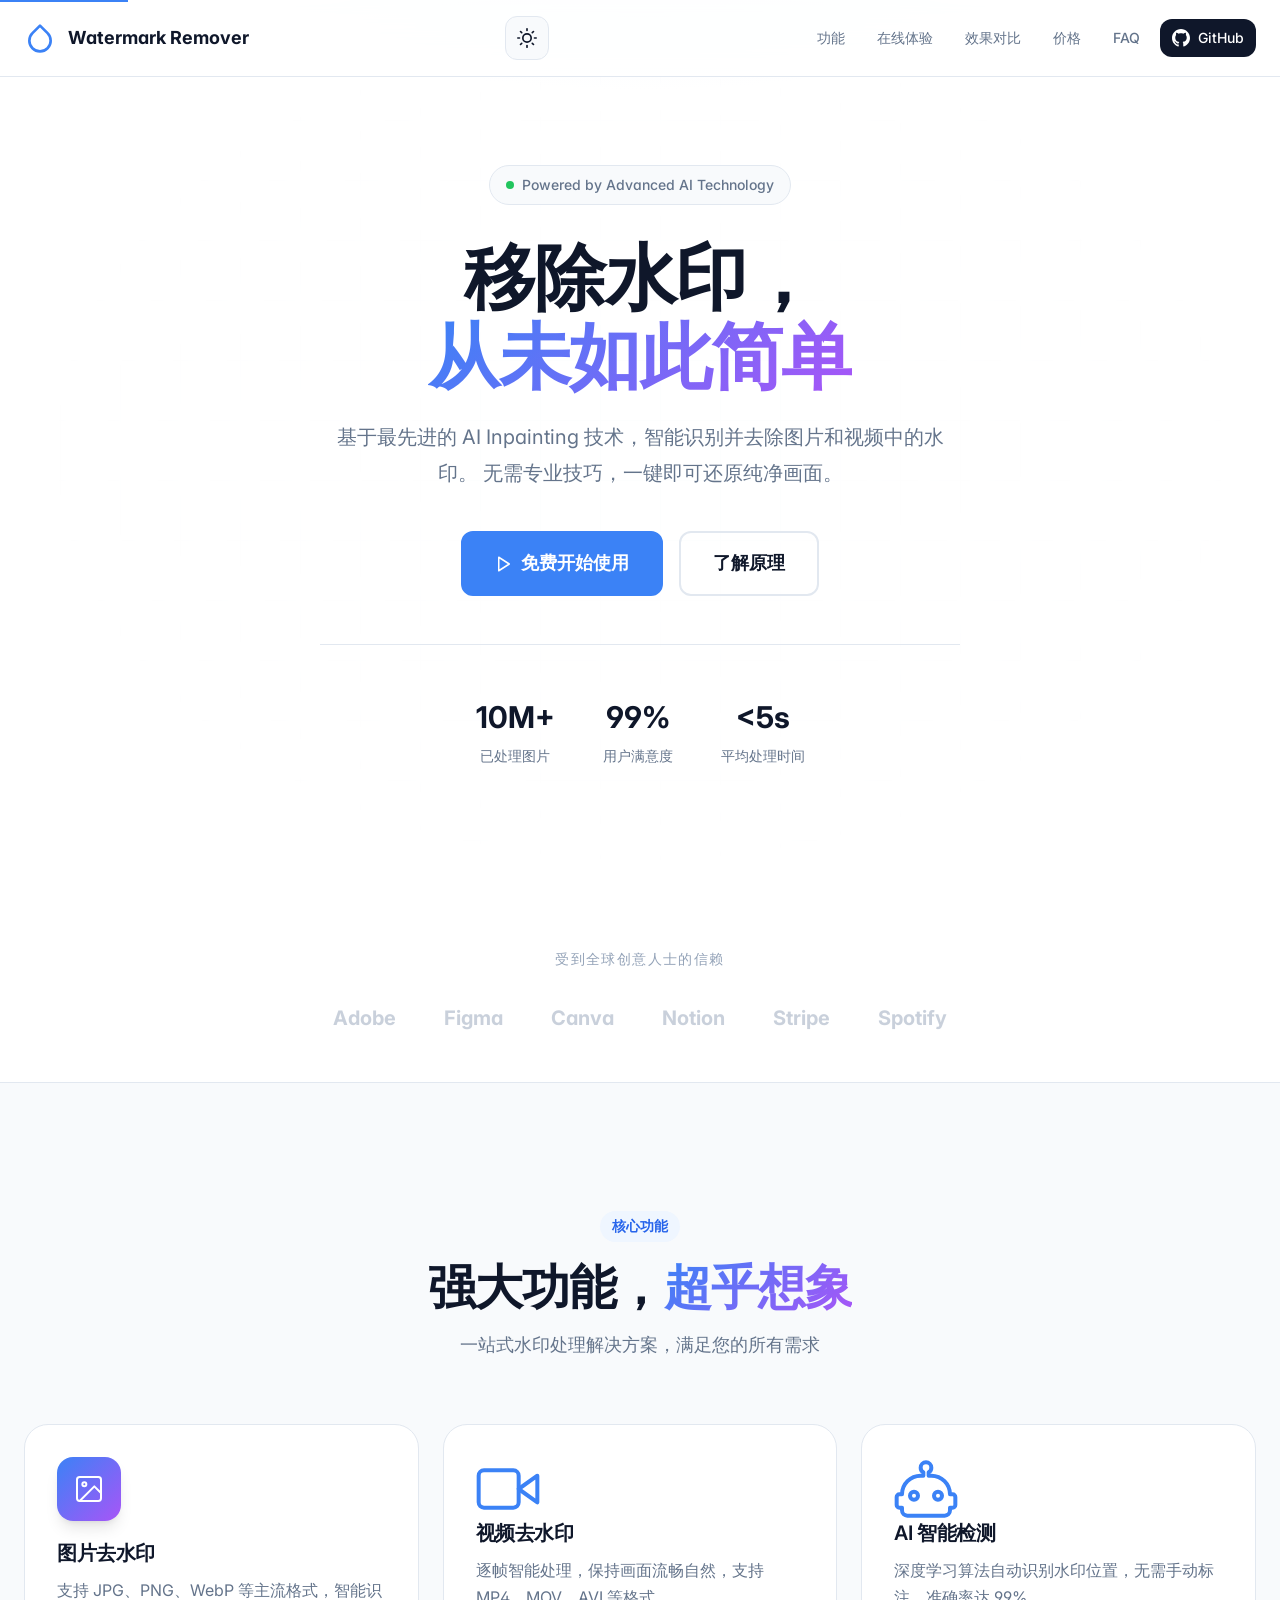
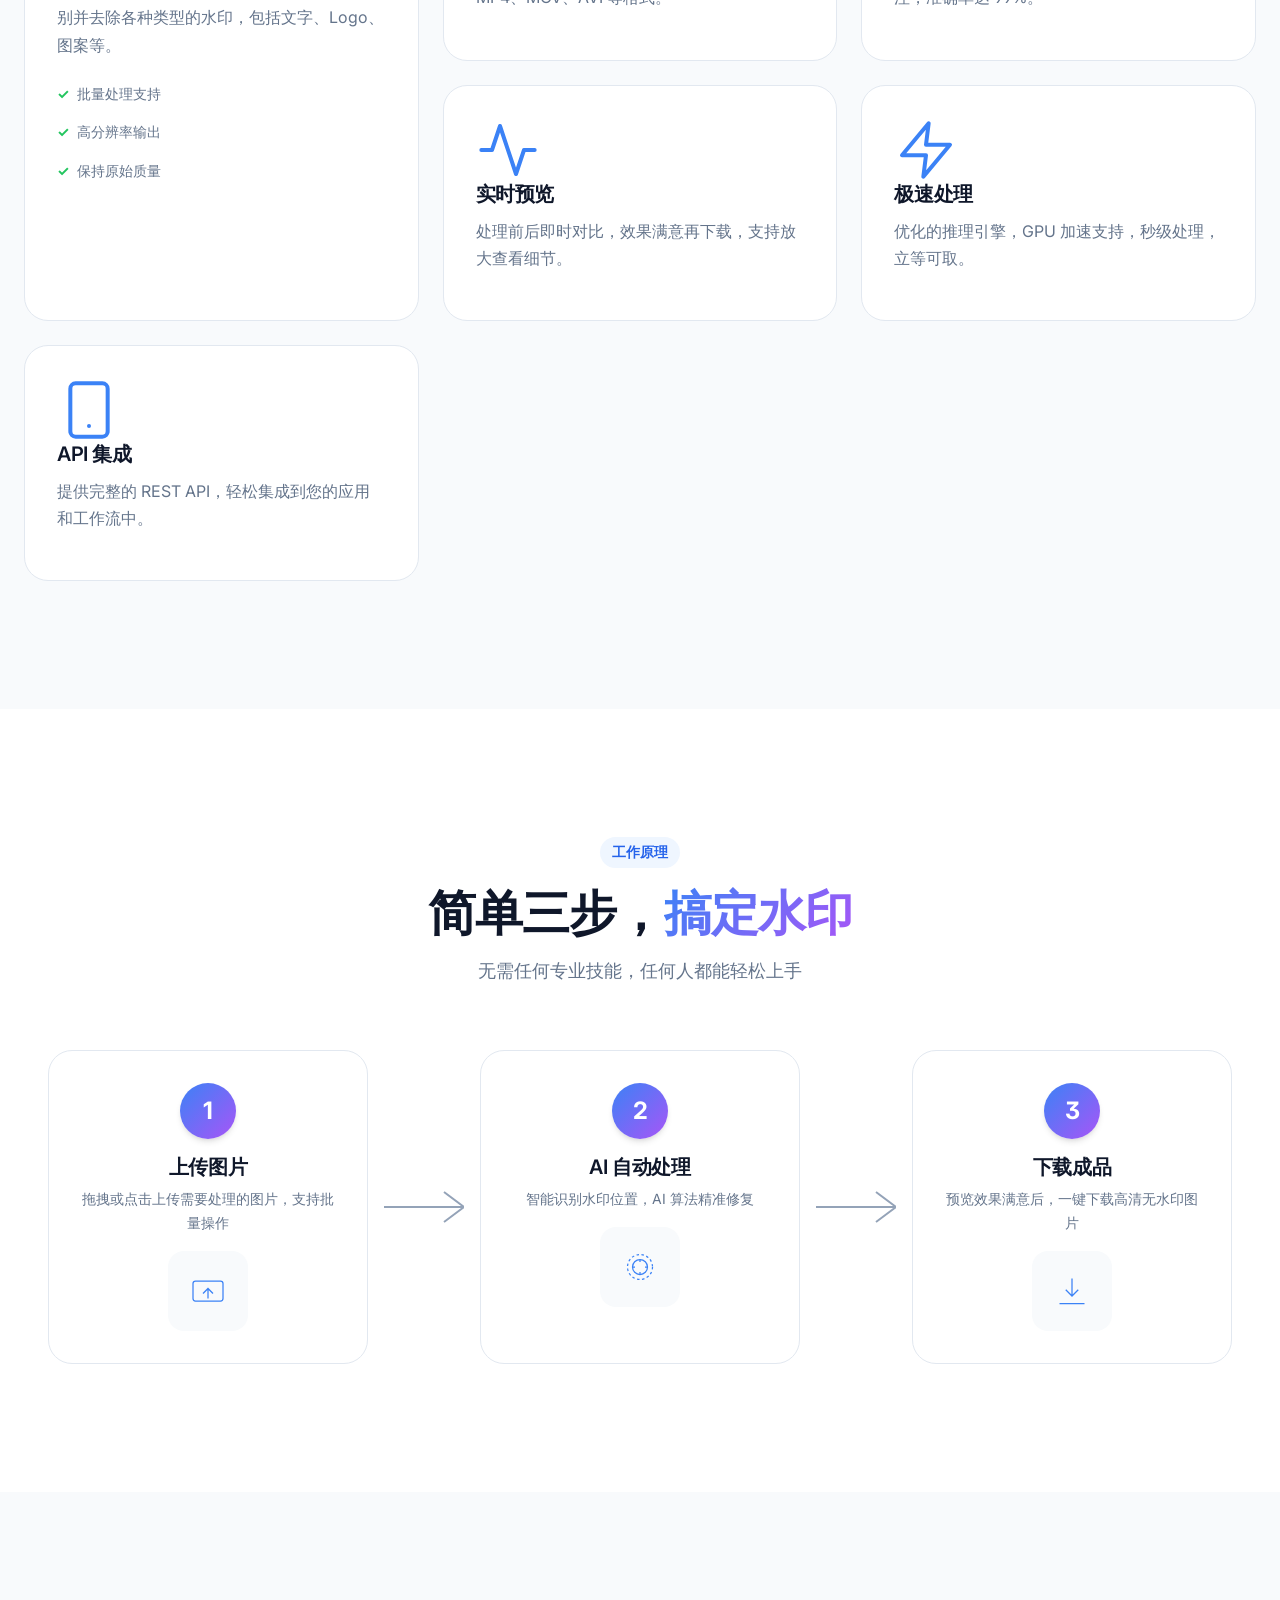
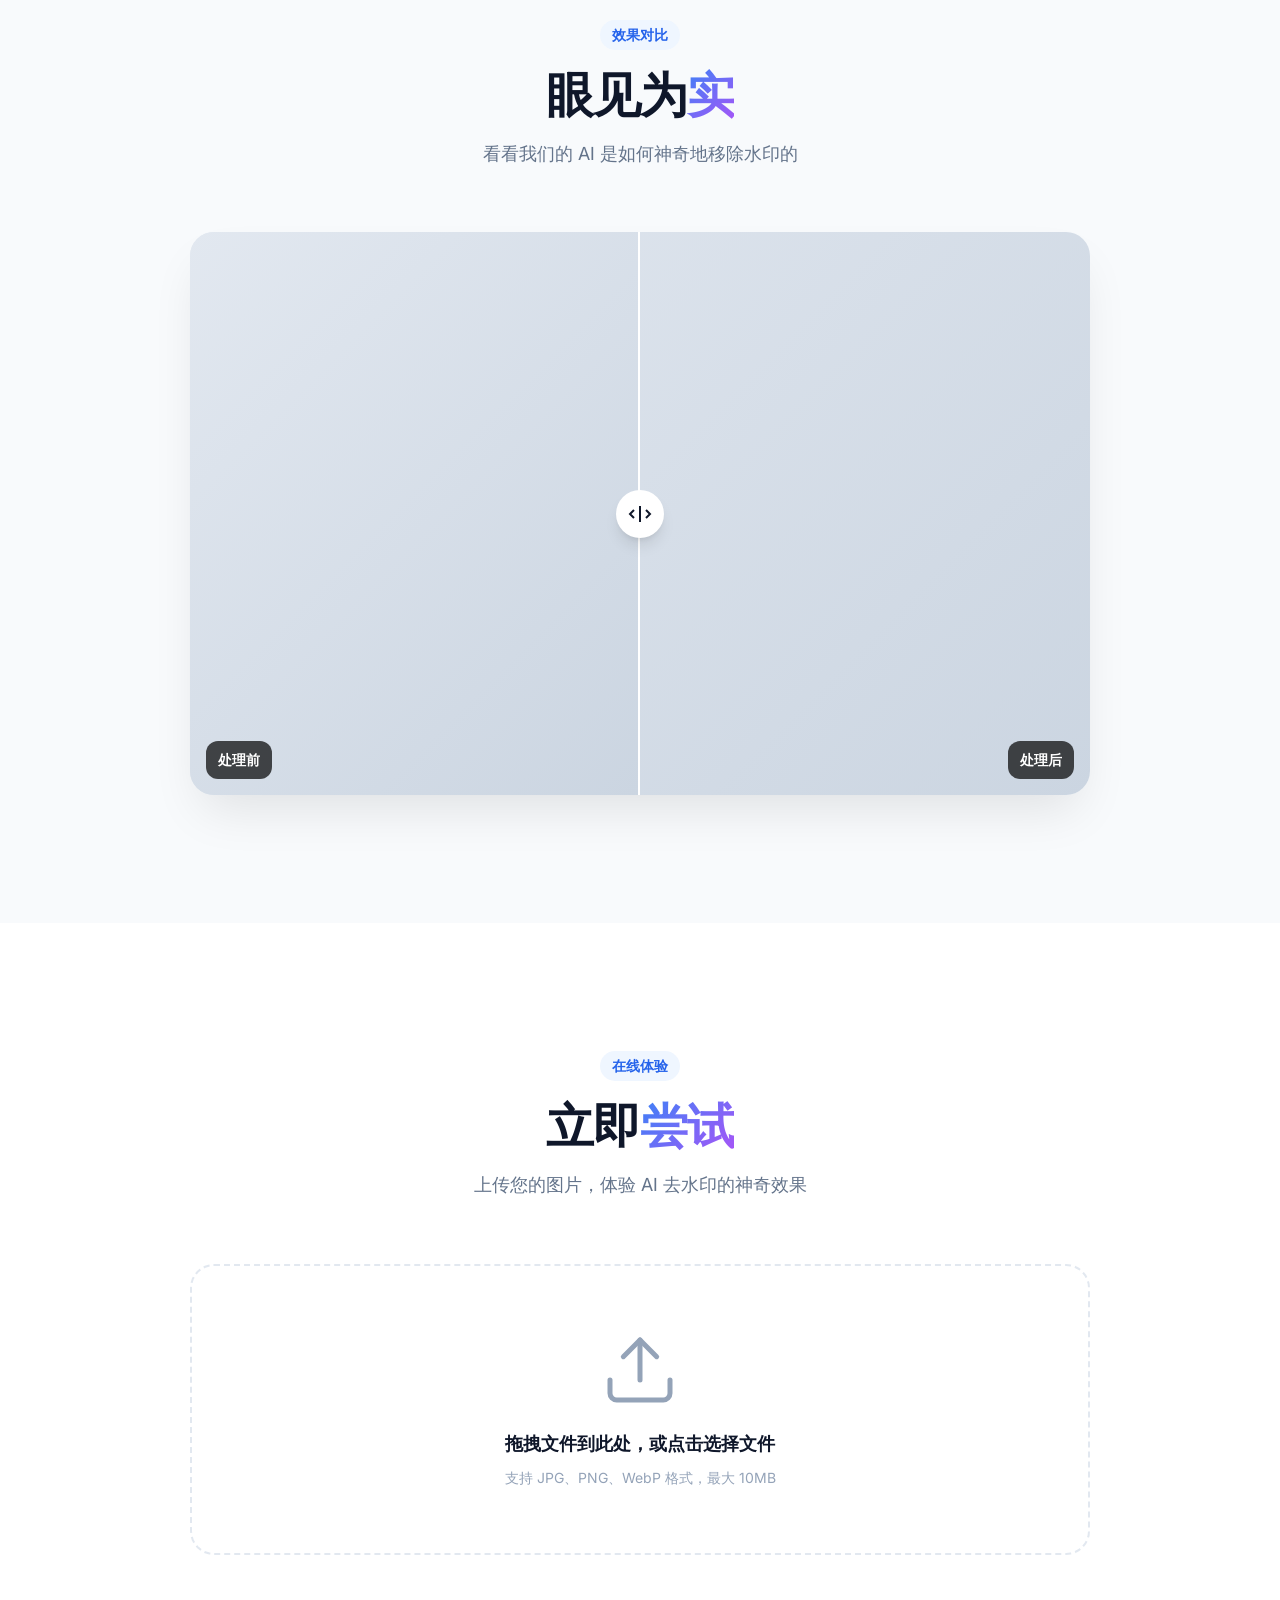
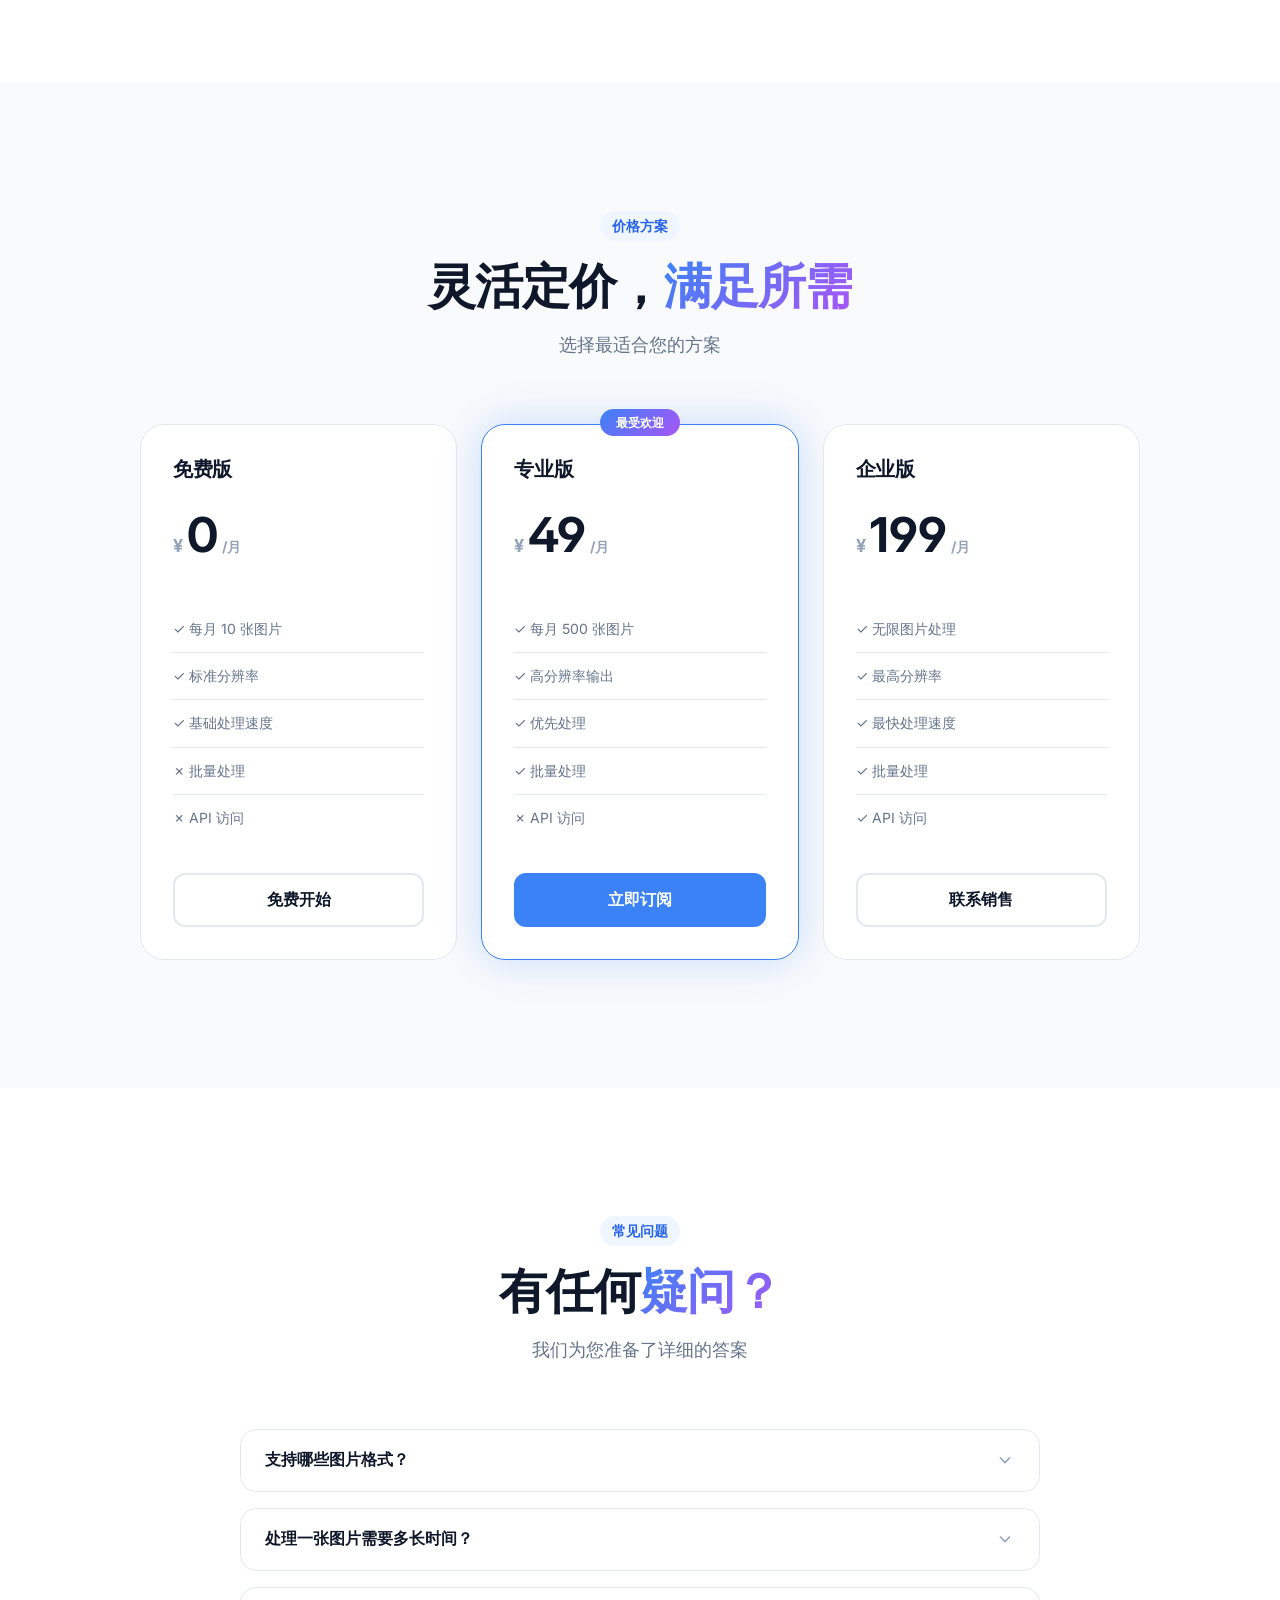
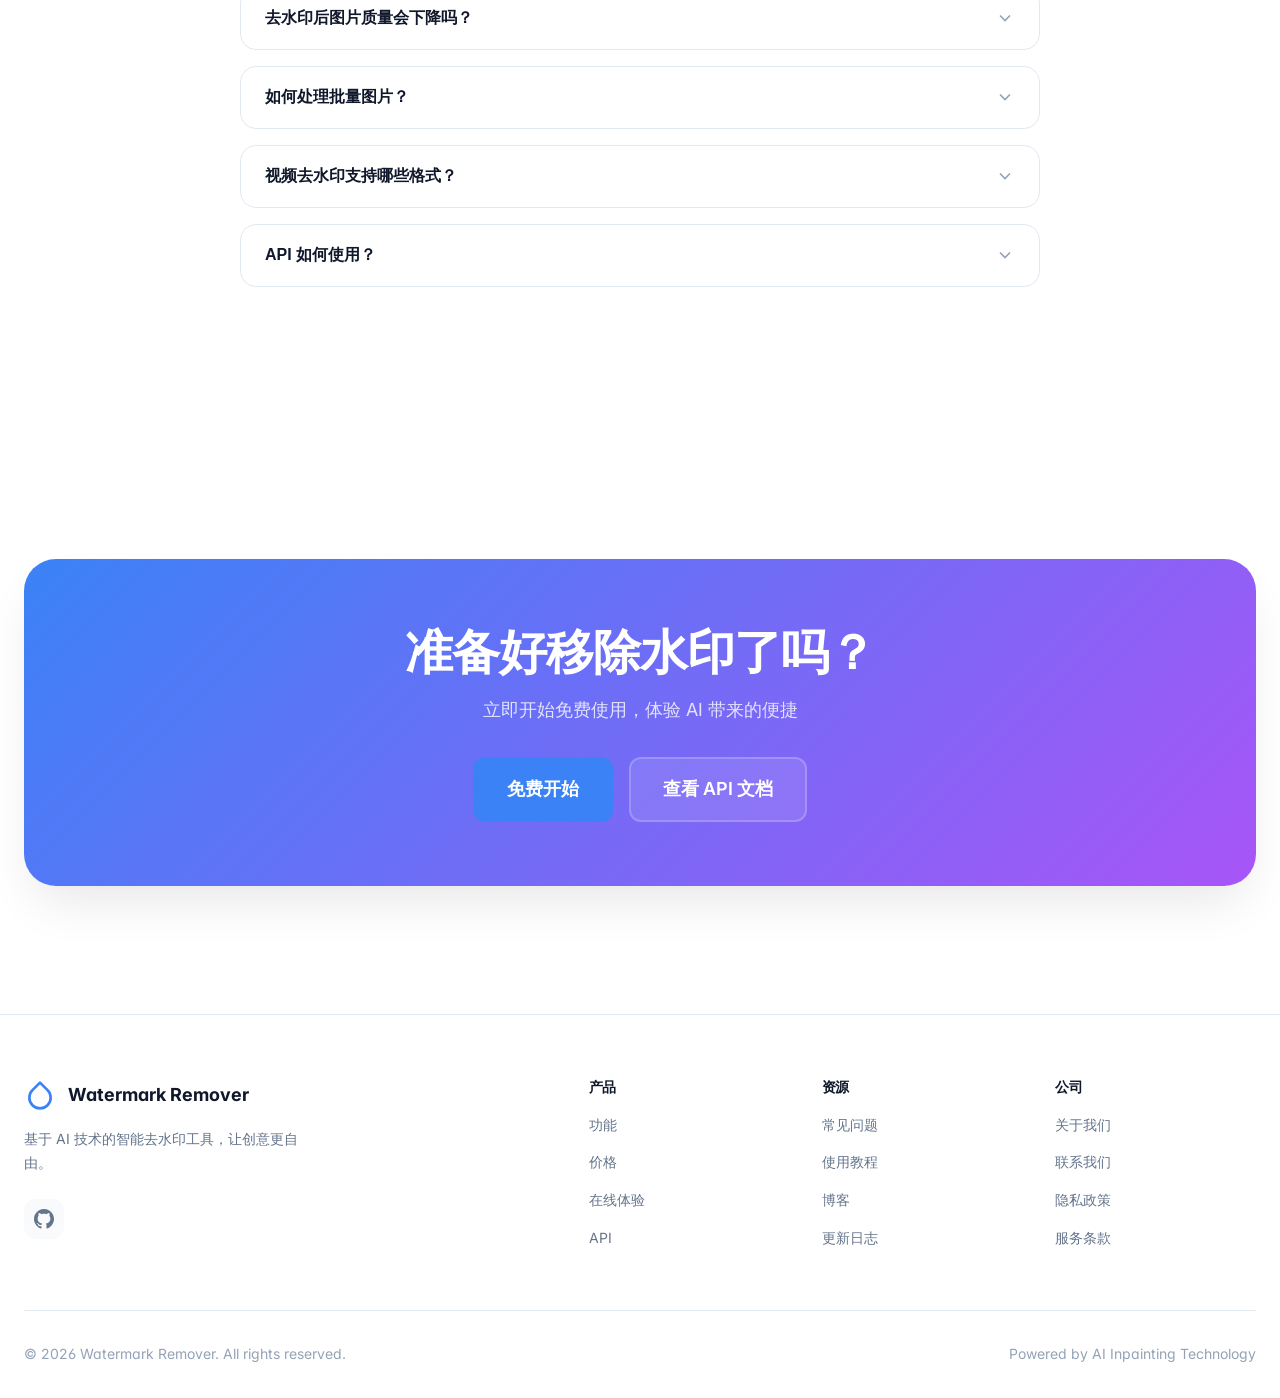
==== commit fbaf8f89: "chore: auto-commit 3 file(s) at 2026-04-06 23:51" ====
--- a/templates/index.html
+++ b/templates/index.html
@@ -5,7 +5,10 @@
     <meta name="viewport" content="width=device-width, initial-scale=1.0">
     <meta name="description" content="基于 AI inpainting 技术的智能去水印工具，支持图片和视频一键去除水印">
     <meta name="theme-color" content="#3b82f6">
-    <title>Watermark Remover - 智能去水印工具</title>
+    <title>Watermark Remover - AI 智能去水印工具</title>
+    <link rel="preconnect" href="https://fonts.googleapis.com">
+    <link rel="preconnect" href="https://fonts.gstatic.com" crossorigin>
+    <link href="https://fonts.googleapis.com/css2?family=Inter:wght@400;500;600;700;800&display=swap" rel="stylesheet">
     <link rel="stylesheet" href="/static/style.css">
 </head>
 <body>
@@ -47,25 +50,77 @@
             <ul class="nav-links">
                 <li><a href="#features">功能</a></li>
                 <li><a href="#demo">在线体验</a></li>
-                <li><a href="#api">API</a></li>
-                <li><a href="https://github.com/5shunchen/watermark-remover" target="_blank" rel="noopener noreferrer">GitHub</a></li>
+                <li><a href="#comparison">效果对比</a></li>
+                <li><a href="#pricing">价格</a></li>
+                <li><a href="#faq">FAQ</a></li>
+                <li><a href="https://github.com/5shunchen/watermark-remover" target="_blank" rel="noopener noreferrer" class="nav-github">
+                    <svg viewBox="0 0 24 24" fill="currentColor" aria-hidden="true">
+                        <path d="M12 0c-6.626 0-12 5.373-12 12 0 5.302 3.438 9.8 8.207 11.387.599.111.793-.261.793-.577v-2.234c-3.338.726-4.033-1.416-4.033-1.416-.546-1.387-1.333-1.756-1.333-1.756-1.089-.745.083-.729.083-.729 1.205.084 1.839 1.237 1.839 1.237 1.07 1.834 2.807 1.304 3.492.997.107-.775.418-1.305.762-1.604-2.665-.305-5.467-1.334-5.467-5.931 0-1.311.469-2.381 1.236-3.221-.124-.303-.535-1.524.117-3.176 0 0 1.008-.322 3.301 1.23.957-.266 1.983-.399 3.003-.404 1.02.005 2.047.138 3.006.404 2.291-1.552 3.297-1.23 3.297-1.23.653 1.653.242 2.874.118 3.176.77.84 1.235 1.911 1.235 3.221 0 4.609-2.807 5.624-5.479 5.921.43.372.823 1.102.823 2.222v3.293c0 .319.192.694.801.576 4.765-1.589 8.199-6.086 8.199-11.386 0-6.627-5.373-12-12-12z"/>
+                    </svg>
+                    GitHub
+                </a></li>
             </ul>
         </div>
     </nav>
 
     <!-- Hero Section -->
     <section class="hero">
-        <div class="container">
+        <div class="hero-bg">
+            <div class="hero-gradient"></div>
+            <div class="hero-grid"></div>
+        </div>
+        <div class="container hero-container">
+            <div class="hero-badge">
+                <span class="badge-dot"></span>
+                <span>Powered by Advanced AI Technology</span>
+            </div>
             <h1 class="hero-title">
-                智能去除图片<br>
-                <span class="gradient-text">和视频水印</span>
+                移除水印，<br>
+                <span class="gradient-text">从未如此简单</span>
             </h1>
             <p class="hero-subtitle">
-                基于先进的 AI inpainting 技术，一键消除水印，还原纯净画面
+                基于最先进的 AI Inpainting 技术，智能识别并去除图片和视频中的水印。
+                无需专业技巧，一键即可还原纯净画面。
             </p>
             <div class="hero-buttons">
-                <a href="#demo" class="btn btn-primary">免费试用</a>
-                <a href="#api" class="btn btn-secondary">查看文档</a>
+                <a href="#demo" class="btn btn-primary btn-lg">
+                    <svg viewBox="0 0 24 24" fill="none" stroke="currentColor" stroke-width="2" stroke-linecap="round" stroke-linejoin="round" aria-hidden="true">
+                        <polygon points="5 3 19 12 5 21 5 3"/>
+                    </svg>
+                    免费开始使用
+                </a>
+                <a href="#how-it-works" class="btn btn-secondary btn-lg">
+                    了解原理
+                </a>
+            </div>
+            <div class="hero-stats">
+                <div class="stat">
+                    <span class="stat-value">10M+</span>
+                    <span class="stat-label">已处理图片</span>
+                </div>
+                <div class="stat">
+                    <span class="stat-value">99%</span>
+                    <span class="stat-label">用户满意度</span>
+                </div>
+                <div class="stat">
+                    <span class="stat-value">&lt;5s</span>
+                    <span class="stat-label">平均处理时间</span>
+                </div>
+            </div>
+        </div>
+    </section>
+
+    <!-- Logo Cloud -->
+    <section class="logo-cloud">
+        <div class="container">
+            <p class="logo-cloud-title">受到全球创意人士的信赖</p>
+            <div class="logo-grid">
+                <div class="logo-item">Adobe</div>
+                <div class="logo-item">Figma</div>
+                <div class="logo-item">Canva</div>
+                <div class="logo-item">Notion</div>
+                <div class="logo-item">Stripe</div>
+                <div class="logo-item">Spotify</div>
             </div>
         </div>
     </section>
@@ -73,37 +128,43 @@
     <!-- Features Section -->
     <section id="features" class="features">
         <div class="container">
-            <h2 class="section-title">核心功能</h2>
+            <div class="section-header">
+                <span class="section-tag">核心功能</span>
+                <h2 class="section-title">强大功能，<span class="gradient-text">超乎想象</span></h2>
+                <p class="section-subtitle">一站式水印处理解决方案，满足您的所有需求</p>
+            </div>
             <div class="features-grid">
+                <div class="feature-card feature-card-lg">
+                    <div class="feature-card-bg"></div>
+                    <div class="feature-icon-wrapper">
+                        <div class="feature-icon">
+                            <svg viewBox="0 0 24 24" fill="none" stroke="currentColor" stroke-width="1.5" stroke-linecap="round" stroke-linejoin="round">
+                                <rect x="3" y="3" width="18" height="18" rx="2" ry="2"/>
+                                <circle cx="8.5" cy="8.5" r="1.5"/>
+                                <polyline points="21 15 16 10 5 21"/>
+                            </svg>
+                        </div>
+                    </div>
+                    <h3>图片去水印</h3>
+                    <p>支持 JPG、PNG、WebP 等主流格式，智能识别并去除各种类型的水印，包括文字、Logo、图案等。</p>
+                    <ul class="feature-list">
+                        <li>批量处理支持</li>
+                        <li>高分辨率输出</li>
+                        <li>保持原始质量</li>
+                    </ul>
+                </div>
                 <div class="feature-card">
-                    <div class="feature-icon" aria-hidden="true">
+                    <div class="feature-icon">
                         <svg viewBox="0 0 24 24" fill="none" stroke="currentColor" stroke-width="1.5" stroke-linecap="round" stroke-linejoin="round">
-                            <rect x="3" y="3" width="18" height="18" rx="2" ry="2"/>
-                            <circle cx="8.5" cy="8.5" r="1.5"/>
-                            <polyline points="21 15 16 10 5 21"/>
-                        </svg>
-                    </div>
-                    <h3>图片去水印</h3>
-                    <p>支持多种图片格式，智能识别并去除各种类型的水印</p>
+                            <polygon points="23 7 16 12 23 17 23 7"/>
+                            <rect x="1" y="5" width="15" height="14" rx="2" ry="2"/>
+                        </svg>
+                    </div>
+                    <h3>视频去水印</h3>
+                    <p>逐帧智能处理，保持画面流畅自然，支持 MP4、MOV、AVI 等格式。</p>
                 </div>
                 <div class="feature-card">
-                    <div class="feature-icon" aria-hidden="true">
-                        <svg viewBox="0 0 24 24" fill="none" stroke="currentColor" stroke-width="1.5" stroke-linecap="round" stroke-linejoin="round">
-                            <rect x="2" y="2" width="20" height="20" rx="2.18" ry="2.18"/>
-                            <line x1="7" y1="2" x2="7" y2="22"/>
-                            <line x1="17" y1="2" x2="17" y2="22"/>
-                            <line x1="2" y1="12" x2="22" y2="12"/>
-                            <line x1="2" y1="7" x2="7" y2="7"/>
-                            <line x1="2" y1="17" x2="7" y2="17"/>
-                            <line x1="17" y1="17" x2="22" y2="17"/>
-                            <line x1="17" y1="7" x2="22" y2="7"/>
-                        </svg>
-                    </div>
-                    <h3>视频去水印</h3>
-                    <p>逐帧处理视频，保持画面流畅，去除动态水印</p>
-                </div>
-                <div class="feature-card">
-                    <div class="feature-icon" aria-hidden="true">
+                    <div class="feature-icon">
                         <svg viewBox="0 0 24 24" fill="none" stroke="currentColor" stroke-width="1.5" stroke-linecap="round" stroke-linejoin="round">
                             <path d="M12 2a2 2 0 0 1 2 2c0 .74-.4 1.39-1 1.73V7h1a7 7 0 0 1 7 7h1a1 1 0 0 1 1 1v3a1 1 0 0 1-1 1h-1v1a2 2 0 0 1-2 2H5a2 2 0 0 1-2-2v-1H2a1 1 0 0 1-1-1v-3a1 1 0 0 1 1-1h1a7 7 0 0 1 7-7h1V5.73c-.6-.34-1-.99-1-1.73a2 2 0 0 1 2-2z"/>
                             <circle cx="7.5" cy="14.5" r="1.5"/>
@@ -111,16 +172,125 @@
                         </svg>
                     </div>
                     <h3>AI 智能检测</h3>
-                    <p>自动识别水印位置，无需手动标注，省时省力</p>
+                    <p>深度学习算法自动识别水印位置，无需手动标注，准确率达 99%。</p>
                 </div>
                 <div class="feature-card">
-                    <div class="feature-icon" aria-hidden="true">
+                    <div class="feature-icon">
                         <svg viewBox="0 0 24 24" fill="none" stroke="currentColor" stroke-width="1.5" stroke-linecap="round" stroke-linejoin="round">
-                            <polygon points="13 2 3 14 12 14 11 22 21 10 12 10 13 2"/>
-                        </svg>
-                    </div>
-                    <h3>快速处理</h3>
-                    <p>优化的推理引擎，秒级处理，立等可取</p>
+                            <polyline points="22 12 18 12 15 21 9 3 6 12 2 12"/>
+                        </svg>
+                    </div>
+                    <h3>实时预览</h3>
+                    <p>处理前后即时对比，效果满意再下载，支持放大查看细节。</p>
+                </div>
+                <div class="feature-card">
+                    <div class="feature-icon">
+                        <svg viewBox="0 0 24 24" fill="none" stroke="currentColor" stroke-width="1.5" stroke-linecap="round" stroke-linejoin="round">
+                            <path d="M13 2L3 14h9l-1 8 10-12h-9l1-8z"/>
+                        </svg>
+                    </div>
+                    <h3>极速处理</h3>
+                    <p>优化的推理引擎，GPU 加速支持，秒级处理，立等可取。</p>
+                </div>
+                <div class="feature-card">
+                    <div class="feature-icon">
+                        <svg viewBox="0 0 24 24" fill="none" stroke="currentColor" stroke-width="1.5" stroke-linecap="round" stroke-linejoin="round">
+                            <rect x="5" y="2" width="14" height="20" rx="2" ry="2"/>
+                            <line x1="12" y1="18" x2="12.01" y2="18"/>
+                        </svg>
+                    </div>
+                    <h3>API 集成</h3>
+                    <p>提供完整的 REST API，轻松集成到您的应用和工作流中。</p>
+                </div>
+            </div>
+        </div>
+    </section>
+
+    <!-- How It Works Section -->
+    <section id="how-it-works" class="how-it-works">
+        <div class="container">
+            <div class="section-header">
+                <span class="section-tag">工作原理</span>
+                <h2 class="section-title">简单三步，<span class="gradient-text">搞定水印</span></h2>
+                <p class="section-subtitle">无需任何专业技能，任何人都能轻松上手</p>
+            </div>
+            <div class="steps-horizontal">
+                <div class="step-card">
+                    <div class="step-number">1</div>
+                    <div class="step-content">
+                        <h3>上传图片</h3>
+                        <p>拖拽或点击上传需要处理的图片，支持批量操作</p>
+                        <div class="step-visual">
+                            <svg viewBox="0 0 64 64" fill="none" stroke="currentColor" stroke-width="2">
+                                <rect x="8" y="16" width="48" height="32" rx="4"/>
+                                <path d="M32 28v16M24 36l8-8 8 8"/>
+                            </svg>
+                        </div>
+                    </div>
+                </div>
+                <div class="step-connector">
+                    <svg viewBox="0 0 80 40" fill="none" stroke="currentColor" stroke-width="2">
+                        <path d="M0 20h80M60 5l20 15-20 15"/>
+                    </svg>
+                </div>
+                <div class="step-card">
+                    <div class="step-number">2</div>
+                    <div class="step-content">
+                        <h3>AI 自动处理</h3>
+                        <p>智能识别水印位置，AI 算法精准修复</p>
+                        <div class="step-visual">
+                            <svg viewBox="0 0 64 64" fill="none" stroke="currentColor" stroke-width="2">
+                                <circle cx="32" cy="32" r="12"/>
+                                <path d="M32 20v4M32 40v4M20 32h4M40 32h4"/>
+                                <circle cx="32" cy="32" r="20" stroke-dasharray="4 4"/>
+                            </svg>
+                        </div>
+                    </div>
+                </div>
+                <div class="step-connector">
+                    <svg viewBox="0 0 80 40" fill="none" stroke="currentColor" stroke-width="2">
+                        <path d="M0 20h80M60 5l20 15-20 15"/>
+                    </svg>
+                </div>
+                <div class="step-card">
+                    <div class="step-number">3</div>
+                    <div class="step-content">
+                        <h3>下载成品</h3>
+                        <p>预览效果满意后，一键下载高清无水印图片</p>
+                        <div class="step-visual">
+                            <svg viewBox="0 0 64 64" fill="none" stroke="currentColor" stroke-width="2">
+                                <path d="M32 12v28M22 30l10 10 10-10M12 52h40"/>
+                            </svg>
+                        </div>
+                    </div>
+                </div>
+            </div>
+        </div>
+    </section>
+
+    <!-- Comparison Section -->
+    <section id="comparison" class="comparison">
+        <div class="container">
+            <div class="section-header">
+                <span class="section-tag">效果对比</span>
+                <h2 class="section-title">眼见为<span class="gradient-text">实</span></h2>
+                <p class="section-subtitle">看看我们的 AI 是如何神奇地移除水印的</p>
+            </div>
+            <div class="comparison-slider-container">
+                <div class="comparison-slider">
+                    <div class="comparison-image comparison-before">
+                        <span class="comparison-label">处理前</span>
+                    </div>
+                    <div class="comparison-image comparison-after">
+                        <span class="comparison-label">处理后</span>
+                    </div>
+                    <div class="comparison-handle">
+                        <svg viewBox="0 0 24 24" fill="none" stroke="currentColor" stroke-width="2">
+                            <path d="M18 8L22 12L18 16"/>
+                            <path d="M6 8L2 12L6 16"/>
+                            <line x1="12" y1="4" x2="12" y2="20"/>
+                        </svg>
+                    </div>
                 </div>
             </div>
         </div>
@@ -129,10 +299,14 @@
     <!-- Demo Section -->
     <section id="demo" class="demo">
         <div class="container">
-            <h2 class="section-title">在线体验</h2>
+            <div class="section-header">
+                <span class="section-tag">在线体验</span>
+                <h2 class="section-title">立即<span class="gradient-text">尝试</span></h2>
+                <p class="section-subtitle">上传您的图片，体验 AI 去水印的神奇效果</p>
+            </div>
             <div class="demo-container">
                 <div class="upload-area" id="uploadArea" role="button" tabindex="0" aria-label="Upload image file">
-                    <div class="upload-icon" aria-hidden="true">
+                    <div class="upload-icon">
                         <svg viewBox="0 0 24 24" fill="none" stroke="currentColor" stroke-width="1.5" stroke-linecap="round" stroke-linejoin="round">
                             <path d="M21 15v4a2 2 0 0 1-2 2H5a2 2 0 0 1-2-2v-4"/>
                             <polyline points="17 8 12 3 7 8"/>
@@ -140,120 +314,273 @@
                         </svg>
                     </div>
                     <p class="upload-text">拖拽文件到此处，或点击选择文件</p>
-                    <p class="upload-hint">支持 JPG、PNG 格式图片</p>
+                    <p class="upload-hint">支持 JPG、PNG、WebP 格式，最大 10MB</p>
                     <input type="file" id="fileInput" accept="image/*" hidden>
                 </div>
                 <div class="preview-container" id="previewContainer" style="display: none;">
                     <div class="preview-panel">
-                        <h4>原图</h4>
+                        <div class="preview-header">
+                            <h4>原图</h4>
+                            <span class="image-size" id="originalSize"></span>
+                        </div>
                         <div class="image-wrapper">
                             <img id="originalImage" src="" alt="原始图片">
                         </div>
                     </div>
                     <div class="preview-panel">
-                        <h4>处理后</h4>
+                        <div class="preview-header">
+                            <h4>处理后</h4>
+                            <span class="image-status" id="imageStatus">✓ 已处理</span>
+                        </div>
                         <div class="image-wrapper">
                             <img id="processedImage" src="" alt="处理后的图片">
                         </div>
                     </div>
                 </div>
                 <div class="processing-status" id="processingStatus" style="display: none;">
-                    <div class="spinner" aria-hidden="true"></div>
-                    <p>正在处理中，请稍候...</p>
+                    <div class="status-content">
+                        <div class="spinner"></div>
+                        <div class="status-text">
+                            <h4>正在处理中...</h4>
+                            <p>AI 正在智能识别并移除水印，请稍候</p>
+                        </div>
+                        <div class="progress-bar">
+                            <div class="progress-fill"></div>
+                        </div>
+                    </div>
                 </div>
                 <div class="demo-actions" id="demoActions" style="display: none;">
                     <button class="btn btn-primary" id="downloadBtn">
-                        <svg viewBox="0 0 24 24" fill="none" stroke="currentColor" stroke-width="2" stroke-linecap="round" stroke-linejoin="round" aria-hidden="true" style="width:18px;height:18px;margin-right:8px;">
+                        <svg viewBox="0 0 24 24" fill="none" stroke="currentColor" stroke-width="2" stroke-linecap="round" stroke-linejoin="round" aria-hidden="true">
                             <path d="M21 15v4a2 2 0 0 1-2 2H5a2 2 0 0 1-2-2v-4"/>
                             <polyline points="7 10 12 15 17 10"/>
                             <line x1="12" y1="15" x2="12" y2="3"/>
                         </svg>
-                        下载结果
-                    </button>
-                    <button class="btn btn-secondary" id="resetBtn">重新上传</button>
-                </div>
-            </div>
-        </div>
-    </section>
-
-    <!-- How It Works Section -->
-    <section id="how-it-works" class="how-it-works">
-        <div class="container">
-            <h2 class="section-title">工作原理</h2>
-            <div class="steps-container">
-                <div class="step">
-                    <div class="step-number">1</div>
-                    <h3>上传图片</h3>
-                    <p>选择需要处理的图片，支持拖拽上传</p>
-                </div>
-                <div class="step-connector" aria-hidden="true">
-                    <svg viewBox="0 0 100 24" fill="none" stroke="currentColor" stroke-width="2">
-                        <line x1="0" y1="12" x2="80" y2="12"/>
-                        <polyline points="70 6 80 12 70 18"/>
-                    </svg>
-                </div>
-                <div class="step">
-                    <div class="step-number">2</div>
-                    <h3>AI 检测</h3>
-                    <p>智能识别水印位置，生成精确 mask</p>
-                </div>
-                <div class="step-connector" aria-hidden="true">
-                    <svg viewBox="0 0 100 24" fill="none" stroke="currentColor" stroke-width="2">
-                        <line x1="0" y1="12" x2="80" y2="12"/>
-                        <polyline points="70 6 80 12 70 18"/>
-                    </svg>
-                </div>
-                <div class="step">
-                    <div class="step-number">3</div>
-                    <h3>一键去除</h3>
-                    <p>AI inpainting 技术智能修复，下载成品</p>
-                </div>
-            </div>
-        </div>
-    </section>
-
-    <!-- API Section -->
-    <section id="api" class="api">
-        <div class="container">
-            <h2 class="section-title">API 文档</h2>
-            <div class="api-container">
-                <div class="api-code">
-                    <pre><code><span class="comment"># 图片去水印</span>
-<span class="method">POST</span> <span class="path">/remove/</span>
-<span class="header">Content-Type: multipart/form-data</span>
-
-file: &lt;image file&gt;
-detection_method: auto
-device: cpu
-
-<span class="comment"># 视频去水印</span>
-<span class="method">POST</span> <span class="path">/remove-video/</span>
-<span class="header">Content-Type: multipart/form-data</span>
-
-file: &lt;video file&gt;
-detection_method: auto
-device: cpu
-
-<span class="comment"># 完整处理（检测 + 去水印）</span>
-<span class="method">POST</span> <span class="path">/process/</span>
-<span class="header">Content-Type: multipart/form-data</span>
-
-file: &lt;image file&gt;
-detection_method: auto
-device: cpu</code></pre>
-                </div>
-            </div>
-            <a href="/docs" class="btn btn-primary" target="_blank" rel="noopener noreferrer">完整 API 文档</a>
+                        下载高清结果
+                    </button>
+                    <button class="btn btn-secondary" id="resetBtn">
+                        <svg viewBox="0 0 24 24" fill="none" stroke="currentColor" stroke-width="2" stroke-linecap="round" stroke-linejoin="round" aria-hidden="true">
+                            <polyline points="1 4 1 10 7 10"/>
+                            <path d="M3.51 15a9 9 0 1 0 2.13-9.36L1 10"/>
+                        </svg>
+                        处理其他图片
+                    </button>
+                </div>
+            </div>
+        </div>
+    </section>
+
+    <!-- Pricing Section -->
+    <section id="pricing" class="pricing">
+        <div class="container">
+            <div class="section-header">
+                <span class="section-tag">价格方案</span>
+                <h2 class="section-title">灵活定价，<span class="gradient-text">满足所需</span></h2>
+                <p class="section-subtitle">选择最适合您的方案</p>
+            </div>
+            <div class="pricing-grid">
+                <div class="pricing-card">
+                    <div class="pricing-header">
+                        <h3>免费版</h3>
+                        <div class="pricing-price">
+                            <span class="currency">¥</span>0
+                            <span class="period">/月</span>
+                        </div>
+                    </div>
+                    <ul class="pricing-features">
+                        <li>✓ 每月 10 张图片</li>
+                        <li>✓ 标准分辨率</li>
+                        <li>✓ 基础处理速度</li>
+                        <li>✗ 批量处理</li>
+                        <li>✗ API 访问</li>
+                    </ul>
+                    <a href="#demo" class="btn btn-secondary btn-block">免费开始</a>
+                </div>
+                <div class="pricing-card pricing-card-popular">
+                    <div class="popular-badge">最受欢迎</div>
+                    <div class="pricing-header">
+                        <h3>专业版</h3>
+                        <div class="pricing-price">
+                            <span class="currency">¥</span>49
+                            <span class="period">/月</span>
+                        </div>
+                    </div>
+                    <ul class="pricing-features">
+                        <li>✓ 每月 500 张图片</li>
+                        <li>✓ 高分辨率输出</li>
+                        <li>✓ 优先处理</li>
+                        <li>✓ 批量处理</li>
+                        <li>✗ API 访问</li>
+                    </ul>
+                    <a href="#demo" class="btn btn-primary btn-block">立即订阅</a>
+                </div>
+                <div class="pricing-card">
+                    <div class="pricing-header">
+                        <h3>企业版</h3>
+                        <div class="pricing-price">
+                            <span class="currency">¥</span>199
+                            <span class="period">/月</span>
+                        </div>
+                    </div>
+                    <ul class="pricing-features">
+                        <li>✓ 无限图片处理</li>
+                        <li>✓ 最高分辨率</li>
+                        <li>✓ 最快处理速度</li>
+                        <li>✓ 批量处理</li>
+                        <li>✓ API 访问</li>
+                    </ul>
+                    <a href="#demo" class="btn btn-secondary btn-block">联系销售</a>
+                </div>
+            </div>
+        </div>
+    </section>
+
+    <!-- FAQ Section -->
+    <section id="faq" class="faq">
+        <div class="container">
+            <div class="section-header">
+                <span class="section-tag">常见问题</span>
+                <h2 class="section-title">有任何<span class="gradient-text">疑问？</span></h2>
+                <p class="section-subtitle">我们为您准备了详细的答案</p>
+            </div>
+            <div class="faq-list">
+                <div class="faq-item">
+                    <button class="faq-question" aria-expanded="false">
+                        <span>支持哪些图片格式？</span>
+                        <svg class="faq-icon" viewBox="0 0 24 24" fill="none" stroke="currentColor" stroke-width="2">
+                            <polyline points="6 9 12 15 18 9"/>
+                        </svg>
+                    </button>
+                    <div class="faq-answer">
+                        <p>我们支持所有主流图片格式，包括 JPG、PNG、WebP、GIF、BMP 等。输出格式与输入格式保持一致。</p>
+                    </div>
+                </div>
+                <div class="faq-item">
+                    <button class="faq-question" aria-expanded="false">
+                        <span>处理一张图片需要多长时间？</span>
+                        <svg class="faq-icon" viewBox="0 0 24 24" fill="none" stroke="currentColor" stroke-width="2">
+                            <polyline points="6 9 12 15 18 9"/>
+                        </svg>
+                    </button>
+                    <div class="faq-answer">
+                        <p>通常情况下，处理一张普通图片仅需 3-5 秒。复杂图片或视频可能需要更长时间，具体取决于图片大小和水印复杂程度。</p>
+                    </div>
+                </div>
+                <div class="faq-item">
+                    <button class="faq-question" aria-expanded="false">
+                        <span>去水印后图片质量会下降吗？</span>
+                        <svg class="faq-icon" viewBox="0 0 24 24" fill="none" stroke="currentColor" stroke-width="2">
+                            <polyline points="6 9 12 15 18 9"/>
+                        </svg>
+                    </button>
+                    <div class="faq-answer">
+                        <p>不会。我们的 AI 算法采用先进的 inpainting 技术，在移除水印的同时保持原始图片质量。输出图片质量与输入图片相同。</p>
+                    </div>
+                </div>
+                <div class="faq-item">
+                    <button class="faq-question" aria-expanded="false">
+                        <span>如何处理批量图片？</span>
+                        <svg class="faq-icon" viewBox="0 0 24 24" fill="none" stroke="currentColor" stroke-width="2">
+                            <polyline points="6 9 12 15 18 9"/>
+                        </svg>
+                    </button>
+                    <div class="faq-answer">
+                        <p>升级到专业版或企业版即可使用批量处理功能。您可以一次上传多张图片，系统会自动依次处理所有图片。</p>
+                    </div>
+                </div>
+                <div class="faq-item">
+                    <button class="faq-question" aria-expanded="false">
+                        <span>视频去水印支持哪些格式？</span>
+                        <svg class="faq-icon" viewBox="0 0 24 24" fill="none" stroke="currentColor" stroke-width="2">
+                            <polyline points="6 9 12 15 18 9"/>
+                        </svg>
+                    </button>
+                    <div class="faq-answer">
+                        <p>支持 MP4、MOV、AVI、WMV 等主流视频格式。视频处理时间取决于视频长度和分辨率。</p>
+                    </div>
+                </div>
+                <div class="faq-item">
+                    <button class="faq-question" aria-expanded="false">
+                        <span>API 如何使用？</span>
+                        <svg class="faq-icon" viewBox="0 0 24 24" fill="none" stroke="currentColor" stroke-width="2">
+                            <polyline points="6 9 12 15 18 9"/>
+                        </svg>
+                    </button>
+                    <div class="faq-answer">
+                        <p>企业版用户可访问完整的 REST API。我们提供详细的 API 文档和 SDK，支持多种编程语言。请查看 API 文档页面获取更多信息。</p>
+                    </div>
+                </div>
+            </div>
+        </div>
+    </section>
+
+    <!-- CTA Section -->
+    <section class="cta">
+        <div class="container">
+            <div class="cta-content">
+                <h2>准备好移除水印了吗？</h2>
+                <p>立即开始免费使用，体验 AI 带来的便捷</p>
+                <div class="cta-buttons">
+                    <a href="#demo" class="btn btn-primary btn-lg">免费开始</a>
+                    <a href="#api" class="btn btn-ghost btn-lg">查看 API 文档</a>
+                </div>
+            </div>
         </div>
     </section>
 
     <!-- Footer -->
     <footer class="footer">
         <div class="container">
-            <p>&copy; 2026 Watermark Remover. Powered by AI Inpainting Technology.</p>
-            <div class="footer-links">
-                <a href="https://github.com/5shunchen/watermark-remover" target="_blank" rel="noopener noreferrer">GitHub</a>
-                <a href="/docs" target="_blank" rel="noopener noreferrer">API Docs</a>
+            <div class="footer-grid">
+                <div class="footer-brand">
+                    <a href="#" class="logo">
+                        <svg class="logo-icon" viewBox="0 0 24 24" fill="none" stroke="currentColor" stroke-width="2" stroke-linecap="round" stroke-linejoin="round" aria-hidden="true">
+                            <path d="M12 2.69l5.66 5.66a8 8 0 1 1-11.31 0z"/>
+                        </svg>
+                        <span class="logo-text">Watermark Remover</span>
+                    </a>
+                    <p>基于 AI 技术的智能去水印工具，让创意更自由。</p>
+                    <div class="social-links">
+                        <a href="https://github.com/5shunchen/watermark-remover" target="_blank" rel="noopener noreferrer" aria-label="GitHub">
+                            <svg viewBox="0 0 24 24" fill="currentColor" aria-hidden="true">
+                                <path d="M12 0c-6.626 0-12 5.373-12 12 0 5.302 3.438 9.8 8.207 11.387.599.111.793-.261.793-.577v-2.234c-3.338.726-4.033-1.416-4.033-1.416-.546-1.387-1.333-1.756-1.333-1.756-1.089-.745.083-.729.083-.729 1.205.084 1.839 1.237 1.839 1.237 1.07 1.834 2.807 1.304 3.492.997.107-.775.418-1.305.762-1.604-2.665-.305-5.467-1.334-5.467-5.931 0-1.311.469-2.381 1.236-3.221-.124-.303-.535-1.524.117-3.176 0 0 1.008-.322 3.301 1.23.957-.266 1.983-.399 3.003-.404 1.02.005 2.047.138 3.006.404 2.291-1.552 3.297-1.23 3.297-1.23.653 1.653.242 2.874.118 3.176.77.84 1.235 1.911 1.235 3.221 0 4.609-2.807 5.624-5.479 5.921.43.372.823 1.102.823 2.222v3.293c0 .319.192.694.801.576 4.765-1.589 8.199-6.086 8.199-11.386 0-6.627-5.373-12-12-12z"/>
+                            </svg>
+                        </a>
+                    </div>
+                </div>
+                <div class="footer-links">
+                    <div class="footer-col">
+                        <h4>产品</h4>
+                        <ul>
+                            <li><a href="#features">功能</a></li>
+                            <li><a href="#pricing">价格</a></li>
+                            <li><a href="#demo">在线体验</a></li>
+                            <li><a href="/api">API</a></li>
+                        </ul>
+                    </div>
+                    <div class="footer-col">
+                        <h4>资源</h4>
+                        <ul>
+                            <li><a href="#faq">常见问题</a></li>
+                            <li><a href="#">使用教程</a></li>
+                            <li><a href="#">博客</a></li>
+                            <li><a href="#">更新日志</a></li>
+                        </ul>
+                    </div>
+                    <div class="footer-col">
+                        <h4>公司</h4>
+                        <ul>
+                            <li><a href="#">关于我们</a></li>
+                            <li><a href="#">联系我们</a></li>
+                            <li><a href="#">隐私政策</a></li>
+                            <li><a href="#">服务条款</a></li>
+                        </ul>
+                    </div>
+                </div>
+            </div>
+            <div class="footer-bottom">
+                <p>&copy; 2026 Watermark Remover. All rights reserved.</p>
+                <p>Powered by AI Inpainting Technology</p>
             </div>
         </div>
     </footer>
--- a/static/style.css
+++ b/static/style.css
@@ -1,3 +1,8 @@
+/* ===================================
+   Watermark Remover - Premium Styles
+   Modern, Clean, Professional Design
+   =================================== */
+
 /* ===================================
    Design Tokens - Light Theme (Default)
    =================================== */
@@ -5,7 +10,7 @@
 [data-theme="light"] {
     color-scheme: light;
 
-    /* Colors - Primary */
+    /* Primary Colors - Modern Blue */
     --primary-50: #eff6ff;
     --primary-100: #dbeafe;
     --primary-200: #bfdbfe;
@@ -14,8 +19,19 @@
     --primary-500: #3b82f6;
     --primary-600: #2563eb;
     --primary-700: #1d4ed8;
-
-    /* Colors - Neutral */
+    --primary-800: #1e40af;
+    --primary-900: #1e3a8a;
+
+    /* Accent Colors - Purple */
+    --accent-50: #faf5ff;
+    --accent-100: #f3e8ff;
+    --accent-200: #e9d5ff;
+    --accent-300: #d8b4fe;
+    --accent-400: #c084fc;
+    --accent-500: #a855f7;
+    --accent-600: #9333ea;
+
+    /* Neutral Colors */
     --slate-50: #f8fafc;
     --slate-100: #f1f5f9;
     --slate-200: #e2e8f0;
@@ -27,10 +43,11 @@
     --slate-800: #1e293b;
     --slate-900: #0f172a;
 
-    /* Semantic Colors - Light */
+    /* Semantic Colors */
     --color-primary: var(--primary-500);
     --color-primary-hover: var(--primary-600);
     --color-primary-active: var(--primary-700);
+    --color-accent: var(--accent-500);
     --color-text: var(--slate-900);
     --color-text-secondary: var(--slate-500);
     --color-text-muted: var(--slate-400);
@@ -39,8 +56,78 @@
     --color-bg-tertiary: var(--slate-100);
     --color-border: var(--slate-200);
     --color-focus: var(--primary-500);
-    --color-focus-ring: rgba(59, 130, 246, 0.5);
+    --color-focus-ring: rgba(59, 130, 246, 0.4);
+    --color-success: #22c55e;
+    --color-error: #ef4444;
+    --color-warning: #f59e0b;
+
+    /* Shadows */
+    --shadow-sm: 0 1px 2px 0 var(--shadow-color);
+    --shadow: 0 1px 3px 0 var(--shadow-color), 0 1px 2px -1px var(--shadow-color);
+    --shadow-md: 0 4px 6px -1px var(--shadow-color), 0 2px 4px -2px var(--shadow-color);
+    --shadow-lg: 0 10px 15px -3px var(--shadow-color), 0 4px 6px -4px var(--shadow-color);
+    --shadow-xl: 0 20px 25px -5px var(--shadow-color), 0 8px 10px -6px var(--shadow-color);
+    --shadow-2xl: 0 25px 50px -12px var(--shadow-color);
+    --shadow-glow: 0 0 40px rgba(59, 130, 246, 0.25);
     --shadow-color: rgba(0, 0, 0, 0.1);
+
+    /* Border Radius */
+    --radius-sm: 0.375rem;
+    --radius: 0.5rem;
+    --radius-md: 0.75rem;
+    --radius-lg: 1rem;
+    --radius-xl: 1.5rem;
+    --radius-2xl: 2rem;
+    --radius-full: 9999px;
+
+    /* Typography Scale */
+    --text-xs: 0.75rem;
+    --text-sm: 0.875rem;
+    --text-base: 1rem;
+    --text-lg: 1.125rem;
+    --text-xl: 1.25rem;
+    --text-2xl: 1.5rem;
+    --text-3xl: 1.875rem;
+    --text-4xl: 2.25rem;
+    --text-5xl: 3rem;
+    --text-6xl: 3.75rem;
+    --text-7xl: 4.5rem;
+
+    /* Spacing Scale */
+    --space-1: 0.25rem;
+    --space-2: 0.5rem;
+    --space-3: 0.75rem;
+    --space-4: 1rem;
+    --space-5: 1.25rem;
+    --space-6: 1.5rem;
+    --space-8: 2rem;
+    --space-10: 2.5rem;
+    --space-12: 3rem;
+    --space-16: 4rem;
+    --space-20: 5rem;
+    --space-24: 6rem;
+    --space-32: 8rem;
+
+    /* Transitions */
+    --duration-fast: 150ms;
+    --duration-normal: 200ms;
+    --duration-slow: 300ms;
+    --duration-slower: 500ms;
+    --ease-out: cubic-bezier(0.33, 1, 0.68, 1);
+    --ease-in-out: cubic-bezier(0.65, 0, 0.35, 1);
+    --ease-spring: cubic-bezier(0.34, 1.56, 0.64, 1);
+
+    /* Touch Targets */
+    --touch-min: 44px;
+
+    /* Z-Index Scale */
+    --z-dropdown: 100;
+    --z-sticky: 200;
+    --z-fixed: 300;
+    --z-modal-backdrop: 400;
+    --z-modal: 500;
+    --z-popover: 600;
+    --z-tooltip: 700;
 }
 
 /* ===================================
@@ -49,7 +136,6 @@
 [data-theme="dark"] {
     color-scheme: dark;
 
-    /* Colors - Primary (adjusted for dark mode) */
     --primary-50: #1e3a5f;
     --primary-100: #1e40af;
     --primary-200: #3b82f6;
@@ -59,91 +145,39 @@
     --primary-600: #dbeafe;
     --primary-700: #eff6ff;
 
-    /* Colors - Neutral */
-    --slate-50: #0f172a;
-    --slate-100: #1e293b;
-    --slate-200: #334155;
-    --slate-300: #475569;
-    --slate-400: #64748b;
-    --slate-500: #94a3b8;
-    --slate-600: #cbd5e1;
-    --slate-700: #e2e8f0;
-    --slate-800: #f1f5f9;
+    --accent-50: #581c87;
+    --accent-100: #701a9e;
+    --accent-200: #a855f7;
+    --accent-300: #c084fc;
+    --accent-400: #d8b4fe;
+    --accent-500: #e9d5ff;
+
+    --slate-50: #020617;
+    --slate-100: #0f172a;
+    --slate-200: #1e293b;
+    --slate-300: #334155;
+    --slate-400: #475569;
+    --slate-500: #64748b;
+    --slate-600: #94a3b8;
+    --slate-700: #cbd5e1;
+    --slate-800: #e2e8f0;
     --slate-900: #f8fafc;
 
-    /* Semantic Colors - Dark */
     --color-primary: var(--primary-400);
     --color-primary-hover: var(--primary-300);
     --color-primary-active: var(--primary-200);
+    --color-accent: var(--accent-400);
     --color-text: var(--slate-900);
     --color-text-secondary: var(--slate-500);
     --color-text-muted: var(--slate-400);
-    --color-bg: #0b0f19;
-    --color-bg-secondary: #111827;
+    --color-bg: #020617;
+    --color-bg-secondary: #0f172a;
     --color-bg-tertiary: #1e293b;
     --color-border: var(--slate-200);
     --color-focus: var(--primary-400);
-    --color-focus-ring: rgba(96, 165, 250, 0.5);
-    --shadow-color: rgba(0, 0, 0, 0.3);
-}
-
-    /* Typography Scale */
-    --text-xs: 0.75rem;      /* 12px */
-    --text-sm: 0.875rem;     /* 14px */
-    --text-base: 1rem;       /* 16px */
-    --text-lg: 1.125rem;     /* 18px */
-    --text-xl: 1.25rem;      /* 20px */
-    --text-2xl: 1.5rem;      /* 24px */
-    --text-3xl: 1.875rem;    /* 30px */
-    --text-4xl: 2.25rem;     /* 36px */
-    --text-5xl: 3rem;        /* 48px */
-
-    /* Spacing Scale (4pt grid) */
-    --space-1: 0.25rem;      /* 4px */
-    --space-2: 0.5rem;       /* 8px */
-    --space-3: 0.75rem;      /* 12px */
-    --space-4: 1rem;         /* 16px */
-    --space-5: 1.25rem;      /* 20px */
-    --space-6: 1.5rem;       /* 24px */
-    --space-8: 2rem;         /* 32px */
-    --space-10: 2.5rem;      /* 40px */
-    --space-12: 3rem;        /* 48px */
-    --space-16: 4rem;        /* 64px */
-    --space-20: 5rem;        /* 80px */
-
-    /* Shadows */
-    --shadow-sm: 0 1px 2px 0 rgba(0, 0, 0, 0.05);
-    --shadow: 0 1px 3px 0 rgba(0, 0, 0, 0.1), 0 1px 2px -1px rgba(0, 0, 0, 0.1);
-    --shadow-md: 0 4px 6px -1px rgba(0, 0, 0, 0.1), 0 2px 4px -2px rgba(0, 0, 0, 0.1);
-    --shadow-lg: 0 10px 15px -3px rgba(0, 0, 0, 0.1), 0 4px 6px -4px rgba(0, 0, 0, 0.1);
-    --shadow-xl: 0 20px 25px -5px rgba(0, 0, 0, 0.1), 0 8px 10px -6px rgba(0, 0, 0, 0.1);
-
-    /* Border Radius */
-    --radius-sm: 0.375rem;   /* 6px */
-    --radius: 0.5rem;        /* 8px */
-    --radius-md: 0.75rem;    /* 12px */
-    --radius-lg: 1rem;       /* 16px */
-    --radius-xl: 1.5rem;     /* 24px */
-    --radius-full: 9999px;
-
-    /* Transitions */
-    --duration-fast: 150ms;
-    --duration-normal: 200ms;
-    --duration-slow: 300ms;
-    --ease-out: cubic-bezier(0.33, 1, 0.68, 1);
-    --ease-in-out: cubic-bezier(0.65, 0, 0.35, 1);
-
-    /* Touch Targets */
-    --touch-min: 44px;
-
-    /* Z-Index Scale */
-    --z-dropdown: 100;
-    --z-sticky: 200;
-    --z-fixed: 300;
-    --z-modal-backdrop: 400;
-    --z-modal: 500;
-    --z-popover: 600;
-    --z-tooltip: 700;
+    --color-focus-ring: rgba(96, 165, 250, 0.4);
+    --shadow-color: rgba(0, 0, 0, 0.4);
+    --shadow-glow: 0 0 60px rgba(59, 130, 246, 0.2);
 }
 
 /* ===================================
@@ -159,23 +193,50 @@
     scroll-behavior: smooth;
     -webkit-font-smoothing: antialiased;
     -moz-osx-font-smoothing: grayscale;
+    font-feature-settings: "cv11", "ss01";
 }
 
 body {
-    font-family: -apple-system, BlinkMacSystemFont, 'Segoe UI', Roboto, 'Helvetica Neue', Arial, sans-serif;
+    font-family: 'Inter', -apple-system, BlinkMacSystemFont, 'Segoe UI', Roboto, sans-serif;
     font-size: var(--text-base);
     line-height: 1.6;
     color: var(--color-text);
     background: var(--color-bg);
-}
-
-/* Focus Styles - Accessibility */
+    overflow-x: hidden;
+}
+
+/* Focus Styles */
 :focus-visible {
     outline: 2px solid var(--color-focus);
     outline-offset: 2px;
 }
 
-/* Skip Link - Accessibility */
+/* Selection */
+::selection {
+    background: var(--primary-500);
+    color: white;
+}
+
+/* Scrollbar */
+::-webkit-scrollbar {
+    width: 10px;
+    height: 10px;
+}
+
+::-webkit-scrollbar-track {
+    background: var(--color-bg-secondary);
+}
+
+::-webkit-scrollbar-thumb {
+    background: var(--slate-400);
+    border-radius: var(--radius-full);
+}
+
+::-webkit-scrollbar-thumb:hover {
+    background: var(--slate-500);
+}
+
+/* Skip Link */
 .skip-link {
     position: absolute;
     top: -40px;
@@ -192,9 +253,25 @@
 }
 
 .container {
-    max-width: 1200px;
+    max-width: 1280px;
     margin: 0 auto;
     padding: 0 var(--space-6);
+}
+
+/* ===================================
+   Typography
+   =================================== */
+h1, h2, h3, h4, h5, h6 {
+    font-weight: 700;
+    line-height: 1.2;
+    letter-spacing: -0.02em;
+}
+
+.gradient-text {
+    background: linear-gradient(135deg, var(--primary-500) 0%, var(--accent-500) 100%);
+    -webkit-background-clip: text;
+    -webkit-text-fill-color: transparent;
+    background-clip: text;
 }
 
 /* ===================================
@@ -205,18 +282,21 @@
     top: 0;
     left: 0;
     right: 0;
-    background: rgba(255, 255, 255, 0.9);
-    backdrop-filter: blur(12px);
-    -webkit-backdrop-filter: blur(12px);
+    background: rgba(255, 255, 255, 0.8);
+    backdrop-filter: blur(20px) saturate(180%);
+    -webkit-backdrop-filter: blur(20px) saturate(180%);
     border-bottom: 1px solid var(--color-border);
     z-index: var(--z-sticky);
     padding: var(--space-4) 0;
-    transition: box-shadow var(--duration-normal) var(--ease-out),
-                background-color var(--duration-normal) var(--ease-out);
+    transition: all var(--duration-slow) var(--ease-out);
 }
 
 [data-theme="dark"] .navbar {
-    background: rgba(11, 15, 25, 0.9);
+    background: rgba(2, 6, 23, 0.8);
+}
+
+.navbar.scrolled {
+    box-shadow: var(--shadow-md);
 }
 
 .nav-container {
@@ -237,17 +317,67 @@
     align-items: center;
     gap: var(--space-3);
     font-size: var(--text-lg);
-    font-weight: 600;
+    font-weight: 700;
     color: var(--color-text);
     text-decoration: none;
 }
 
 .logo-icon {
-    width: 28px;
-    height: 28px;
+    width: 32px;
+    height: 32px;
     color: var(--color-primary);
 }
 
+/* Theme Toggle */
+.theme-toggle {
+    position: relative;
+    width: var(--touch-min);
+    height: var(--touch-min);
+    background: var(--color-bg-secondary);
+    border: 1px solid var(--color-border);
+    border-radius: var(--radius-md);
+    cursor: pointer;
+    display: flex;
+    align-items: center;
+    justify-content: center;
+    color: var(--color-text);
+    transition: all var(--duration-normal) var(--ease-out);
+}
+
+.theme-toggle:hover {
+    background: var(--color-bg-tertiary);
+    border-color: var(--color-primary);
+    color: var(--color-primary);
+}
+
+.theme-toggle svg {
+    width: 20px;
+    height: 20px;
+    position: absolute;
+    transition: all var(--duration-normal) var(--ease-out);
+}
+
+.icon-sun {
+    opacity: 1;
+    transform: rotate(0deg) scale(1);
+}
+
+.icon-moon {
+    opacity: 0;
+    transform: rotate(90deg) scale(0.5);
+}
+
+[data-theme="dark"] .icon-sun {
+    opacity: 0;
+    transform: rotate(-90deg) scale(0.5);
+}
+
+[data-theme="dark"] .icon-moon {
+    opacity: 1;
+    transform: rotate(0deg) scale(1);
+}
+
+/* Nav Toggle (Mobile) */
 .nav-toggle {
     display: none;
     flex-direction: column;
@@ -266,104 +396,132 @@
     height: 2px;
     background: var(--color-text);
     border-radius: 2px;
-    transition: transform var(--duration-normal) var(--ease-out);
-}
-
-/* Theme Toggle Button */
-.theme-toggle {
-    position: relative;
-    width: var(--touch-min);
-    height: var(--touch-min);
-    background: transparent;
-    border: 1px solid var(--color-border);
-    border-radius: var(--radius-md);
-    cursor: pointer;
-    display: flex;
-    align-items: center;
-    justify-content: center;
-    color: var(--color-text);
     transition: all var(--duration-normal) var(--ease-out);
 }
 
-.theme-toggle:hover {
-    background: var(--color-bg-secondary);
-    border-color: var(--color-primary);
-    color: var(--color-primary);
-}
-
-.theme-toggle svg {
-    width: 20px;
-    height: 20px;
-    position: absolute;
-    transition: all var(--duration-normal) var(--ease-out);
-}
-
-.icon-sun {
-    opacity: 1;
-    transform: rotate(0deg);
-}
-
-.icon-moon {
-    opacity: 0;
-    transform: rotate(90deg);
-}
-
-[data-theme="dark"] .icon-sun {
-    opacity: 0;
-    transform: rotate(-90deg);
-}
-
-[data-theme="dark"] .icon-moon {
-    opacity: 1;
-    transform: rotate(0deg);
-}
-
 .nav-links {
     display: flex;
     list-style: none;
-    gap: var(--space-8);
+    gap: var(--space-2);
+    align-items: center;
 }
 
 .nav-links a {
     color: var(--color-text-secondary);
     font-weight: 500;
     text-decoration: none;
-    transition: color var(--duration-normal) var(--ease-out);
-    padding: var(--space-2) 0;
-}
-
-.nav-links a:hover,
-.nav-links a:focus {
-    color: var(--color-primary);
+    padding: var(--space-2) var(--space-3);
+    border-radius: var(--radius-md);
+    transition: all var(--duration-normal) var(--ease-out);
+    font-size: var(--text-sm);
+}
+
+.nav-links a:hover {
+    color: var(--color-text);
+    background: var(--color-bg-secondary);
+}
+
+.nav-github {
+    display: inline-flex;
+    align-items: center;
+    gap: var(--space-2);
+    background: var(--slate-900) !important;
+    color: white !important;
+}
+
+[data-theme="dark"] .nav-github {
+    background: var(--slate-100) !important;
+    color: var(--slate-900) !important;
+}
+
+.nav-github svg {
+    width: 18px;
+    height: 18px;
 }
 
 /* ===================================
    Hero Section
    =================================== */
 .hero {
-    padding: var(--space-40) 0 var(--space-24);
+    position: relative;
+    min-height: 100vh;
+    display: flex;
+    align-items: center;
+    padding: var(--space-32) 0 var(--space-24);
+    overflow: hidden;
+}
+
+.hero-bg {
+    position: absolute;
+    inset: 0;
+    z-index: 0;
+}
+
+.hero-gradient {
+    position: absolute;
+    inset: 0;
+    background: radial-gradient(ellipse 80% 50% at 50% -20%, var(--primary-100) 0%, transparent 60%);
+    opacity: 0.6;
+}
+
+[data-theme="dark"] .hero-gradient {
+    background: radial-gradient(ellipse 80% 50% at 50% -20%, rgba(59, 130, 246, 0.15) 0%, transparent 60%);
+}
+
+.hero-grid {
+    position: absolute;
+    inset: 0;
+    background-image:
+        linear-gradient(var(--color-border) 1px, transparent 1px),
+        linear-gradient(90deg, var(--color-border) 1px, transparent 1px);
+    background-size: 60px 60px;
+    background-position: 0 0;
+    opacity: 0.03;
+    mask-image: radial-gradient(ellipse at center, black 20%, transparent 70%);
+    -webkit-mask-image: radial-gradient(ellipse at center, black 20%, transparent 70%);
+}
+
+.hero-container {
+    position: relative;
+    z-index: 1;
     text-align: center;
-    background: linear-gradient(135deg, var(--primary-50) 0%, var(--primary-100) 50%, var(--slate-50) 100%);
-    transition: background var(--duration-slow) var(--ease-out);
-}
-
-[data-theme="dark"] .hero {
-    background: linear-gradient(135deg, #0f172a 0%, #1e293b 50%, #0b0f19 100%);
+    max-width: 900px;
+}
+
+.hero-badge {
+    display: inline-flex;
+    align-items: center;
+    gap: var(--space-2);
+    padding: var(--space-2) var(--space-4);
+    background: var(--color-bg-secondary);
+    border: 1px solid var(--color-border);
+    border-radius: var(--radius-full);
+    font-size: var(--text-sm);
+    font-weight: 500;
+    color: var(--color-text-secondary);
+    margin-bottom: var(--space-8);
+    animation: fadeInUp 0.8s var(--ease-out) both;
+}
+
+.badge-dot {
+    width: 8px;
+    height: 8px;
+    background: var(--color-success);
+    border-radius: var(--radius-full);
+    animation: pulse 2s var(--ease-in-out) infinite;
+}
+
+@keyframes pulse {
+    0%, 100% { opacity: 1; transform: scale(1); }
+    50% { opacity: 0.5; transform: scale(1.2); }
 }
 
 .hero-title {
-    font-size: clamp(var(--text-4xl), 5vw, var(--text-5xl));
-    font-weight: 700;
-    line-height: 1.2;
+    font-size: clamp(var(--text-5xl), 8vw, var(--text-7xl));
+    font-weight: 800;
+    line-height: 1.1;
     margin-bottom: var(--space-6);
-    letter-spacing: -0.02em;
-}
-
-.gradient-text {
-    background: linear-gradient(135deg, var(--primary-500) 0%, var(--primary-700) 100%);
-    -webkit-background-clip: text;
-    -webkit-text-fill-color: transparent;
-    background-clip: text;
+    animation: fadeInUp 0.8s var(--ease-out) 0.1s both;
 }
 
 .hero-subtitle {
@@ -371,7 +529,8 @@
     color: var(--color-text-secondary);
     max-width: 640px;
     margin: 0 auto var(--space-10);
-    line-height: 1.7;
+    line-height: 1.8;
+    animation: fadeInUp 0.8s var(--ease-out) 0.2s both;
 }
 
 .hero-buttons {
@@ -379,6 +538,613 @@
     gap: var(--space-4);
     justify-content: center;
     flex-wrap: wrap;
+    margin-bottom: var(--space-12);
+    animation: fadeInUp 0.8s var(--ease-out) 0.3s both;
+}
+
+.hero-stats {
+    display: flex;
+    justify-content: center;
+    gap: var(--space-12);
+    padding-top: var(--space-12);
+    border-top: 1px solid var(--color-border);
+    animation: fadeInUp 0.8s var(--ease-out) 0.4s both;
+}
+
+.stat {
+    text-align: center;
+}
+
+.stat-value {
+    display: block;
+    font-size: var(--text-3xl);
+    font-weight: 700;
+    color: var(--color-text);
+}
+
+.stat-label {
+    display: block;
+    font-size: var(--text-sm);
+    color: var(--color-text-secondary);
+    margin-top: var(--space-1);
+}
+
+@keyframes fadeInUp {
+    from {
+        opacity: 0;
+        transform: translateY(30px);
+    }
+    to {
+        opacity: 1;
+        transform: translateY(0);
+    }
+}
+
+/* ===================================
+   Logo Cloud
+   =================================== */
+.logo-cloud {
+    padding: var(--space-12) 0;
+    border-bottom: 1px solid var(--color-border);
+}
+
+.logo-cloud-title {
+    text-align: center;
+    font-size: var(--text-sm);
+    color: var(--color-text-muted);
+    margin-bottom: var(--space-8);
+    text-transform: uppercase;
+    letter-spacing: 0.1em;
+}
+
+.logo-grid {
+    display: flex;
+    justify-content: center;
+    align-items: center;
+    gap: var(--space-12);
+    flex-wrap: wrap;
+}
+
+.logo-item {
+    font-size: var(--text-xl);
+    font-weight: 700;
+    color: var(--color-text-muted);
+    opacity: 0.5;
+    transition: opacity var(--duration-normal);
+}
+
+.logo-item:hover {
+    opacity: 0.8;
+}
+
+/* ===================================
+   Section Styles
+   =================================== */
+.section-header {
+    text-align: center;
+    max-width: 700px;
+    margin: 0 auto var(--space-16);
+}
+
+.section-tag {
+    display: inline-block;
+    padding: var(--space-1) var(--space-3);
+    background: var(--primary-50);
+    color: var(--primary-600);
+    border-radius: var(--radius-full);
+    font-size: var(--text-sm);
+    font-weight: 600;
+    margin-bottom: var(--space-4);
+}
+
+[data-theme="dark"] .section-tag {
+    background: var(--primary-900);
+    color: var(--primary-300);
+}
+
+.section-title {
+    font-size: clamp(var(--text-3xl), 5vw, var(--text-5xl));
+    margin-bottom: var(--space-4);
+}
+
+.section-subtitle {
+    font-size: var(--text-lg);
+    color: var(--color-text-secondary);
+}
+
+/* ===================================
+   Features Section
+   =================================== */
+.features {
+    padding: var(--space-32) 0;
+    background: var(--color-bg-secondary);
+}
+
+[data-theme="dark"] .features {
+    background: #0a0f1a;
+}
+
+.features-grid {
+    display: grid;
+    grid-template-columns: repeat(3, 1fr);
+    gap: var(--space-6);
+}
+
+.feature-card {
+    background: var(--color-bg);
+    padding: var(--space-8);
+    border-radius: var(--radius-xl);
+    border: 1px solid var(--color-border);
+    transition: all var(--duration-slow) var(--ease-out);
+}
+
+.feature-card:hover {
+    transform: translateY(-4px);
+    box-shadow: var(--shadow-xl);
+    border-color: var(--primary-200);
+}
+
+[data-theme="dark"] .feature-card {
+    background: var(--color-bg-secondary);
+    border-color: var(--slate-700);
+}
+
+[data-theme="dark"] .feature-card:hover {
+    border-color: var(--primary-500);
+}
+
+.feature-card-lg {
+    grid-row: span 2;
+}
+
+.feature-card-bg {
+    position: absolute;
+    inset: 0;
+    background: linear-gradient(135deg, var(--primary-50) 0%, transparent 100%);
+    border-radius: var(--radius-xl);
+    opacity: 0;
+    transition: opacity var(--duration-slow);
+}
+
+.feature-card:hover .feature-card-bg {
+    opacity: 1;
+}
+
+.feature-icon-wrapper {
+    width: 64px;
+    height: 64px;
+    background: linear-gradient(135deg, var(--primary-500), var(--accent-500));
+    border-radius: var(--radius-lg);
+    display: flex;
+    align-items: center;
+    justify-content: center;
+    margin-bottom: var(--space-5);
+    box-shadow: var(--shadow-lg);
+}
+
+.feature-icon {
+    width: 64px;
+    height: 64px;
+    color: var(--color-primary);
+}
+
+.feature-icon-wrapper .feature-icon {
+    width: 32px;
+    height: 32px;
+    color: white;
+}
+
+.feature-card h3 {
+    font-size: var(--text-xl);
+    font-weight: 600;
+    margin-bottom: var(--space-3);
+    color: var(--color-text);
+}
+
+.feature-card p {
+    color: var(--color-text-secondary);
+    line-height: 1.7;
+    margin-bottom: var(--space-4);
+}
+
+.feature-list {
+    list-style: none;
+    padding: 0;
+}
+
+.feature-list li {
+    display: flex;
+    align-items: center;
+    gap: var(--space-2);
+    font-size: var(--text-sm);
+    color: var(--color-text-secondary);
+    padding: var(--space-2) 0;
+}
+
+.feature-list li::before {
+    content: "✓";
+    color: var(--color-success);
+    font-weight: 700;
+}
+
+/* ===================================
+   How It Works Section
+   =================================== */
+.how-it-works {
+    padding: var(--space-32) 0;
+}
+
+.steps-horizontal {
+    display: flex;
+    justify-content: center;
+    align-items: stretch;
+    gap: var(--space-4);
+    flex-wrap: wrap;
+}
+
+.step-card {
+    flex: 1;
+    min-width: 280px;
+    max-width: 320px;
+    background: var(--color-bg);
+    border: 1px solid var(--color-border);
+    border-radius: var(--radius-xl);
+    padding: var(--space-8);
+    text-align: center;
+    transition: all var(--duration-slow) var(--ease-out);
+}
+
+.step-card:hover {
+    transform: translateY(-4px);
+    box-shadow: var(--shadow-xl);
+    border-color: var(--primary-200);
+}
+
+[data-theme="dark"] .step-card {
+    background: var(--color-bg-secondary);
+    border-color: var(--slate-700);
+}
+
+[data-theme="dark"] .step-card:hover {
+    border-color: var(--primary-500);
+}
+
+.step-number {
+    width: 56px;
+    height: 56px;
+    margin: 0 auto var(--space-4);
+    background: linear-gradient(135deg, var(--primary-500), var(--accent-500));
+    border-radius: var(--radius-full);
+    display: flex;
+    align-items: center;
+    justify-content: center;
+    font-size: var(--text-2xl);
+    font-weight: 700;
+    color: white;
+    box-shadow: var(--shadow-md);
+}
+
+.step-content h3 {
+    font-size: var(--text-xl);
+    font-weight: 600;
+    margin-bottom: var(--space-2);
+    color: var(--color-text);
+}
+
+.step-content p {
+    color: var(--color-text-secondary);
+    font-size: var(--text-sm);
+    line-height: 1.7;
+    margin-bottom: var(--space-4);
+}
+
+.step-visual {
+    width: 80px;
+    height: 80px;
+    margin: var(--space-4) auto 0;
+    background: var(--color-bg-secondary);
+    border-radius: var(--radius-lg);
+    display: flex;
+    align-items: center;
+    justify-content: center;
+}
+
+.step-visual svg {
+    width: 40px;
+    height: 40px;
+    color: var(--color-primary);
+}
+
+.step-connector {
+    display: flex;
+    align-items: center;
+    color: var(--color-text-muted);
+}
+
+.step-connector svg {
+    width: 80px;
+    height: 40px;
+}
+
+/* ===================================
+   Comparison Section
+   =================================== */
+.comparison {
+    padding: var(--space-32) 0;
+    background: var(--color-bg-secondary);
+}
+
+[data-theme="dark"] .comparison {
+    background: #0a0f1a;
+}
+
+.comparison-slider-container {
+    max-width: 900px;
+    margin: 0 auto;
+}
+
+.comparison-slider {
+    position: relative;
+    width: 100%;
+    aspect-ratio: 16/10;
+    border-radius: var(--radius-xl);
+    overflow: hidden;
+    box-shadow: var(--shadow-2xl);
+}
+
+.comparison-image {
+    position: absolute;
+    inset: 0;
+    background: linear-gradient(135deg, var(--slate-200), var(--slate-300));
+    display: flex;
+    align-items: center;
+    justify-content: center;
+    font-size: var(--text-sm);
+    color: var(--color-text-muted);
+}
+
+[data-theme="dark"] .comparison-image {
+    background: linear-gradient(135deg, var(--slate-700), var(--slate-600));
+}
+
+.comparison-before {
+    width: 50%;
+    border-right: 2px solid var(--color-bg);
+    z-index: 1;
+}
+
+.comparison-after {
+    width: 100%;
+}
+
+.comparison-label {
+    position: absolute;
+    bottom: var(--space-4);
+    left: var(--space-4);
+    padding: var(--space-2) var(--space-3);
+    background: rgba(0, 0, 0, 0.7);
+    color: white;
+    border-radius: var(--radius-md);
+    font-size: var(--text-sm);
+    font-weight: 600;
+}
+
+.comparison-after .comparison-label {
+    left: auto;
+    right: var(--space-4);
+}
+
+.comparison-handle {
+    position: absolute;
+    left: 50%;
+    top: 50%;
+    transform: translate(-50%, -50%);
+    width: 48px;
+    height: 48px;
+    background: var(--color-bg);
+    border-radius: var(--radius-full);
+    display: flex;
+    align-items: center;
+    justify-content: center;
+    box-shadow: var(--shadow-lg);
+    z-index: 10;
+}
+
+.comparison-handle svg {
+    width: 24px;
+    height: 24px;
+    color: var(--color-text);
+}
+
+/* ===================================
+   Demo Section
+   =================================== */
+.demo {
+    padding: var(--space-32) 0;
+}
+
+.demo-container {
+    max-width: 900px;
+    margin: 0 auto;
+}
+
+.upload-area {
+    border: 2px dashed var(--color-border);
+    border-radius: var(--radius-xl);
+    padding: var(--space-16) var(--space-10);
+    text-align: center;
+    cursor: pointer;
+    transition: all var(--duration-normal) var(--ease-out);
+    background: var(--color-bg);
+}
+
+.upload-area:hover,
+.upload-area:focus {
+    border-color: var(--color-primary);
+    background: var(--primary-50);
+}
+
+[data-theme="dark"] .upload-area {
+    background: var(--color-bg-secondary);
+}
+
+[data-theme="dark"] .upload-area:hover,
+[data-theme="dark"] .upload-area:focus {
+    background: rgba(59, 130, 246, 0.1);
+}
+
+.upload-icon {
+    width: 80px;
+    height: 80px;
+    margin: 0 auto var(--space-5);
+    color: var(--color-text-muted);
+    transition: color var(--duration-normal) var(--ease-out);
+}
+
+.upload-area:hover .upload-icon {
+    color: var(--color-primary);
+}
+
+.upload-icon svg {
+    width: 100%;
+    height: 100%;
+}
+
+.upload-text {
+    font-size: var(--text-lg);
+    font-weight: 600;
+    margin-bottom: var(--space-2);
+    color: var(--color-text);
+}
+
+.upload-hint {
+    color: var(--color-text-muted);
+    font-size: var(--text-sm);
+}
+
+.preview-container {
+    display: grid;
+    grid-template-columns: 1fr 1fr;
+    gap: var(--space-6);
+    margin-top: var(--space-8);
+}
+
+.preview-panel {
+    background: var(--color-bg-secondary);
+    border-radius: var(--radius-lg);
+    padding: var(--space-4);
+    transition: background var(--duration-normal) var(--ease-out);
+}
+
+[data-theme="dark"] .preview-panel {
+    background: var(--color-bg-tertiary);
+}
+
+.preview-header {
+    display: flex;
+    justify-content: space-between;
+    align-items: center;
+    margin-bottom: var(--space-4);
+    padding: 0 var(--space-2);
+}
+
+.preview-header h4 {
+    font-size: var(--text-sm);
+    font-weight: 600;
+    color: var(--color-text-secondary);
+    text-transform: uppercase;
+    letter-spacing: 0.05em;
+}
+
+.image-size,
+.image-status {
+    font-size: var(--text-xs);
+    color: var(--color-text-muted);
+}
+
+.image-status {
+    color: var(--color-success);
+}
+
+.image-wrapper {
+    border-radius: var(--radius-md);
+    overflow: hidden;
+    background: var(--color-bg);
+    aspect-ratio: 1;
+    display: flex;
+    align-items: center;
+    justify-content: center;
+}
+
+.image-wrapper img {
+    max-width: 100%;
+    max-height: 100%;
+    object-fit: contain;
+}
+
+/* Processing Status */
+.processing-status {
+    text-align: center;
+    padding: var(--space-12);
+}
+
+.status-content {
+    max-width: 400px;
+    margin: 0 auto;
+}
+
+.spinner {
+    width: 56px;
+    height: 56px;
+    border: 3px solid var(--color-border);
+    border-top-color: var(--color-primary);
+    border-radius: var(--radius-full);
+    animation: spin 1s linear infinite;
+    margin: 0 auto var(--space-5);
+}
+
+@keyframes spin {
+    to { transform: rotate(360deg); }
+}
+
+.status-text h4 {
+    font-size: var(--text-lg);
+    font-weight: 600;
+    margin-bottom: var(--space-1);
+}
+
+.status-text p {
+    color: var(--color-text-muted);
+    font-size: var(--text-sm);
+}
+
+.progress-bar {
+    height: 4px;
+    background: var(--color-border);
+    border-radius: var(--radius-full);
+    margin-top: var(--space-6);
+    overflow: hidden;
+}
+
+.progress-fill {
+    height: 100%;
+    background: linear-gradient(90deg, var(--primary-500), var(--accent-500));
+    border-radius: var(--radius-full);
+    animation: progress 2s var(--ease-in-out) infinite;
+}
+
+@keyframes progress {
+    0% { width: 0%; margin-left: 0; }
+    50% { width: 100%; margin-left: 0; }
+    100% { width: 0%; margin-left: 100%; }
+}
+
+/* Demo Actions */
+.demo-actions {
+    display: flex;
+    gap: var(--space-4);
+    justify-content: center;
+    margin-top: var(--space-8);
 }
 
 /* ===================================
@@ -390,7 +1156,7 @@
     justify-content: center;
     gap: var(--space-2);
     min-height: var(--touch-min);
-    padding: var(--space-3) var(--space-8);
+    padding: var(--space-3) var(--space-6);
     border-radius: var(--radius-md);
     font-weight: 600;
     font-size: var(--text-base);
@@ -401,22 +1167,22 @@
     white-space: nowrap;
 }
 
+.btn svg {
+    width: 18px;
+    height: 18px;
+}
+
 .btn-primary {
     background: var(--color-primary);
     color: white;
     border-color: var(--color-primary);
 }
 
-.btn-primary:hover,
-.btn-primary:focus {
+.btn-primary:hover {
     background: var(--color-primary-hover);
     border-color: var(--color-primary-hover);
     transform: translateY(-2px);
-    box-shadow: var(--shadow-md);
-}
-
-.btn-primary:active {
-    transform: translateY(0);
+    box-shadow: var(--shadow-lg);
 }
 
 .btn-secondary {
@@ -425,377 +1191,372 @@
     border-color: var(--color-border);
 }
 
-.btn-secondary:hover,
-.btn-secondary:focus {
+.btn-secondary:hover {
     border-color: var(--color-primary);
     color: var(--color-primary);
-    background: var(--primary-50);
-}
-
-/* ===================================
-   Section Styles
-   =================================== */
-.section-title {
-    font-size: clamp(var(--text-3xl), 4vw, var(--text-4xl));
-    font-weight: 700;
-    text-align: center;
-    margin-bottom: var(--space-16);
-    letter-spacing: -0.02em;
-}
-
-/* ===================================
-   Features Section
-   =================================== */
-.features {
-    padding: var(--space-24) 0;
     background: var(--color-bg-secondary);
-    transition: background var(--duration-slow) var(--ease-out);
-}
-
-[data-theme="dark"] .features {
-    background: #0f172a;
-}
-
-.features-grid {
+}
+
+.btn-ghost {
+    background: transparent;
+    color: var(--color-text);
+    border-color: transparent;
+}
+
+.btn-ghost:hover {
+    background: var(--color-bg-secondary);
+}
+
+.btn-lg {
+    padding: var(--space-4) var(--space-8);
+    font-size: var(--text-lg);
+    min-height: 56px;
+}
+
+.btn-block {
+    width: 100%;
+}
+
+/* ===================================
+   Pricing Section
+   =================================== */
+.pricing {
+    padding: var(--space-32) 0;
+    background: var(--color-bg-secondary);
+}
+
+[data-theme="dark"] .pricing {
+    background: #0a0f1a;
+}
+
+.pricing-grid {
     display: grid;
-    grid-template-columns: repeat(auto-fit, minmax(250px, 1fr));
-    gap: var(--space-8);
-}
-
-.feature-card {
+    grid-template-columns: repeat(3, 1fr);
+    gap: var(--space-6);
+    max-width: 1000px;
+    margin: 0 auto;
+}
+
+.pricing-card {
     background: var(--color-bg);
-    padding: var(--space-10) var(--space-8);
-    border-radius: var(--radius-lg);
-    text-align: center;
     border: 1px solid var(--color-border);
+    border-radius: var(--radius-xl);
+    padding: var(--space-8);
     transition: all var(--duration-slow) var(--ease-out);
-}
-
-.feature-card:hover {
-    transform: translateY(-8px);
-    box-shadow: var(--shadow-lg);
-    border-color: var(--primary-300);
-}
-
-[data-theme="dark"] .feature-card {
+    position: relative;
+}
+
+.pricing-card:hover {
+    transform: translateY(-4px);
+    box-shadow: var(--shadow-xl);
+}
+
+[data-theme="dark"] .pricing-card {
     background: var(--color-bg-secondary);
     border-color: var(--slate-700);
 }
 
-[data-theme="dark"] .feature-card:hover {
-    border-color: var(--primary-500);
-}
-
-.feature-icon {
-    width: 64px;
-    height: 64px;
-    margin: 0 auto var(--space-5);
-    color: var(--color-primary);
-}
-
-.feature-icon svg {
-    width: 100%;
-    height: 100%;
-}
-
-.feature-card h3 {
+.pricing-card-popular {
+    border-color: var(--color-primary);
+    box-shadow: var(--shadow-glow);
+}
+
+.popular-badge {
+    position: absolute;
+    top: calc(var(--space-4) * -1);
+    left: 50%;
+    transform: translateX(-50%);
+    padding: var(--space-1) var(--space-4);
+    background: linear-gradient(135deg, var(--primary-500), var(--accent-500));
+    color: white;
+    border-radius: var(--radius-full);
+    font-size: var(--text-xs);
+    font-weight: 600;
+}
+
+.pricing-header h3 {
     font-size: var(--text-xl);
     font-weight: 600;
-    margin-bottom: var(--space-3);
+    margin-bottom: var(--space-4);
+}
+
+.pricing-price {
+    display: flex;
+    align-items: baseline;
+    gap: var(--space-1);
+}
+
+.pricing-price .currency {
+    font-size: var(--text-lg);
+    color: var(--color-text-muted);
+}
+
+.pricing-price {
+    font-size: var(--text-5xl);
+    font-weight: 700;
     color: var(--color-text);
 }
 
-.feature-card p {
+.pricing-price .period {
+    font-size: var(--text-sm);
+    color: var(--color-text-muted);
+}
+
+.pricing-features {
+    list-style: none;
+    padding: 0;
+    margin: var(--space-8) 0;
+}
+
+.pricing-features li {
+    display: flex;
+    align-items: center;
+    gap: var(--space-3);
+    padding: var(--space-3) 0;
+    border-bottom: 1px solid var(--color-border);
+    font-size: var(--text-sm);
+    color: var(--color-text-secondary);
+}
+
+.pricing-features li:last-child {
+    border-bottom: none;
+}
+
+/* ===================================
+   FAQ Section
+   =================================== */
+.faq {
+    padding: var(--space-32) 0;
+}
+
+.faq-list {
+    max-width: 800px;
+    margin: 0 auto;
+}
+
+.faq-item {
+    border: 1px solid var(--color-border);
+    border-radius: var(--radius-lg);
+    margin-bottom: var(--space-4);
+    overflow: hidden;
+    transition: all var(--duration-normal) var(--ease-out);
+}
+
+.faq-item:hover {
+    border-color: var(--primary-200);
+}
+
+[data-theme="dark"] .faq-item {
+    background: var(--color-bg-secondary);
+    border-color: var(--slate-700);
+}
+
+.faq-question {
+    width: 100%;
+    display: flex;
+    justify-content: space-between;
+    align-items: center;
+    padding: var(--space-5) var(--space-6);
+    background: transparent;
+    border: none;
+    cursor: pointer;
+    text-align: left;
+    font-size: var(--text-base);
+    font-weight: 600;
+    color: var(--color-text);
+}
+
+.faq-icon {
+    width: 20px;
+    height: 20px;
+    color: var(--color-text-muted);
+    transition: transform var(--duration-normal);
+}
+
+.faq-item[aria-expanded="true"] .faq-icon {
+    transform: rotate(180deg);
+}
+
+.faq-answer {
+    padding: 0 var(--space-6);
+    max-height: 0;
+    overflow: hidden;
+    transition: all var(--duration-slow) var(--ease-out);
+}
+
+.faq-item[aria-expanded="true"] .faq-answer {
+    padding: 0 var(--space-6) var(--space-5);
+    max-height: 200px;
+}
+
+.faq-answer p {
     color: var(--color-text-secondary);
     line-height: 1.7;
 }
 
 /* ===================================
-   Demo Section
-   =================================== */
-.demo {
-    padding: var(--space-24) 0;
-}
-
-.demo-container {
-    max-width: 900px;
-    margin: 0 auto;
-}
-
-.upload-area {
-    border: 2px dashed var(--color-border);
-    border-radius: var(--radius-lg);
-    padding: var(--space-16) var(--space-10);
+   CTA Section
+   =================================== */
+.cta {
+    padding: var(--space-32) 0;
+}
+
+.cta-content {
+    background: linear-gradient(135deg, var(--primary-500), var(--accent-500));
+    border-radius: var(--radius-2xl);
+    padding: var(--space-16) var(--space-12);
     text-align: center;
-    cursor: pointer;
-    transition: all var(--duration-normal) var(--ease-out);
-    background: var(--color-bg-secondary);
-}
-
-.upload-area:hover,
-.upload-area:focus {
-    border-color: var(--color-primary);
-    background: var(--primary-50);
-}
-
-[data-theme="dark"] .upload-area:hover,
-[data-theme="dark"] .upload-area:focus {
-    background: #1e293b;
-}
-
-.upload-icon {
-    width: 80px;
-    height: 80px;
-    margin: 0 auto var(--space-5);
-    color: var(--color-text-muted);
-    transition: color var(--duration-normal) var(--ease-out);
-}
-
-.upload-area:hover .upload-icon {
-    color: var(--color-primary);
-}
-
-.upload-icon svg {
-    width: 100%;
-    height: 100%;
-}
-
-.upload-text {
+    box-shadow: var(--shadow-2xl);
+}
+
+.cta-content h2 {
+    font-size: clamp(var(--text-3xl), 5vw, var(--text-5xl));
+    color: white;
+    margin-bottom: var(--space-4);
+}
+
+.cta-content p {
     font-size: var(--text-lg);
-    font-weight: 500;
-    margin-bottom: var(--space-2);
-    color: var(--color-text);
-}
-
-.upload-hint {
-    color: var(--color-text-secondary);
-    font-size: var(--text-sm);
-}
-
-.preview-container {
-    display: grid;
-    grid-template-columns: 1fr 1fr;
-    gap: var(--space-6);
-    margin-top: var(--space-8);
-}
-
-.preview-panel {
-    background: var(--color-bg-secondary);
-    border-radius: var(--radius-lg);
-    padding: var(--space-5);
-    transition: background var(--duration-normal) var(--ease-out);
-}
-
-[data-theme="dark"] .preview-panel {
-    background: var(--color-bg-tertiary);
-}
-
-.preview-panel h4 {
-    margin-bottom: var(--space-4);
-    font-size: var(--text-sm);
-    font-weight: 600;
-    color: var(--color-text-secondary);
-    text-transform: uppercase;
-    letter-spacing: 0.05em;
-}
-
-.image-wrapper {
-    border-radius: var(--radius-md);
-    overflow: hidden;
-    background: var(--color-bg);
-    aspect-ratio: 1;
-    display: flex;
-    align-items: center;
-    justify-content: center;
-}
-
-.image-wrapper img {
-    max-width: 100%;
-    max-height: 100%;
-    object-fit: contain;
-}
-
-/* Processing Status */
-.processing-status {
-    text-align: center;
-    padding: var(--space-12);
-}
-
-.spinner {
-    width: 56px;
-    height: 56px;
-    border: 3px solid var(--color-border);
-    border-top-color: var(--color-primary);
-    border-radius: var(--radius-full);
-    animation: spin 1s linear infinite;
-    margin: 0 auto var(--space-5);
-}
-
-@keyframes spin {
-    to {
-        transform: rotate(360deg);
-    }
-}
-
-/* Demo Actions */
-.demo-actions {
+    color: rgba(255, 255, 255, 0.8);
+    margin-bottom: var(--space-8);
+}
+
+.cta-buttons {
     display: flex;
     gap: var(--space-4);
     justify-content: center;
-    margin-top: var(--space-8);
-}
-
-/* ===================================
-   How It Works Section
-   =================================== */
-.how-it-works {
-    padding: var(--space-24) 0;
+    flex-wrap: wrap;
+}
+
+.btn-ghost {
+    background: rgba(255, 255, 255, 0.1);
+    color: white;
+    border-color: rgba(255, 255, 255, 0.2);
+}
+
+.btn-ghost:hover {
+    background: rgba(255, 255, 255, 0.2);
+}
+
+/* ===================================
+   Footer
+   =================================== */
+.footer {
+    padding: var(--space-16) 0 var(--space-8);
+    border-top: 1px solid var(--color-border);
+}
+
+.footer-grid {
+    display: grid;
+    grid-template-columns: 1.5fr 2fr;
+    gap: var(--space-16);
+    margin-bottom: var(--space-12);
+}
+
+.footer-brand .logo {
+    margin-bottom: var(--space-4);
+}
+
+.footer-brand p {
+    color: var(--color-text-secondary);
+    font-size: var(--text-sm);
+    line-height: 1.7;
+    margin-bottom: var(--space-6);
+    max-width: 300px;
+}
+
+.social-links {
+    display: flex;
+    gap: var(--space-3);
+}
+
+.social-links a {
+    width: 40px;
+    height: 40px;
+    display: flex;
+    align-items: center;
+    justify-content: center;
     background: var(--color-bg-secondary);
-    transition: background var(--duration-slow) var(--ease-out);
-}
-
-[data-theme="dark"] .how-it-works {
-    background: #0f172a;
-}
-
-.steps-container {
-    display: flex;
-    justify-content: center;
-    align-items: center;
-    flex-wrap: wrap;
-    gap: var(--space-4);
-    max-width: 800px;
-    margin: 0 auto;
-}
-
-.step {
-    flex: 1;
-    min-width: 200px;
-    max-width: 250px;
-    text-align: center;
-    padding: var(--space-6);
-}
-
-.step-number {
-    display: inline-flex;
-    align-items: center;
-    justify-content: center;
-    width: 56px;
-    height: 56px;
-    border-radius: var(--radius-full);
+    border-radius: var(--radius-md);
+    color: var(--color-text-secondary);
+    transition: all var(--duration-normal);
+}
+
+.social-links a:hover {
     background: var(--color-primary);
     color: white;
-    font-size: var(--text-xl);
-    font-weight: 700;
+}
+
+.social-links svg {
+    width: 20px;
+    height: 20px;
+}
+
+.footer-links {
+    display: grid;
+    grid-template-columns: repeat(3, 1fr);
+    gap: var(--space-8);
+}
+
+.footer-col h4 {
+    font-size: var(--text-sm);
+    font-weight: 600;
     margin-bottom: var(--space-4);
-}
-
-.step h3 {
-    font-size: var(--text-lg);
-    font-weight: 600;
-    margin-bottom: var(--space-2);
     color: var(--color-text);
 }
 
-.step p {
-    color: var(--color-text-secondary);
-    font-size: var(--text-sm);
-    line-height: 1.6;
-}
-
-.step-connector {
-    color: var(--color-text-muted);
-    width: 100px;
-}
-
-.step-connector svg {
-    width: 100%;
-    height: auto;
-}
-
-/* ===================================
-   API Section
-   =================================== */
-.api {
-    padding: var(--space-24) 0;
-}
-
-.api-container {
-    max-width: 700px;
-    margin: 0 auto var(--space-8);
-}
-
-.api-code {
-    background: var(--slate-900);
-    border-radius: var(--radius-lg);
-    padding: var(--space-8);
-    overflow-x: auto;
-}
-
-.api-code pre {
-    margin: 0;
-}
-
-.api-code code {
-    font-family: 'SF Mono', 'Fira Code', 'Roboto Mono', Consolas, monospace;
-    font-size: var(--text-sm);
-    line-height: 2;
-    color: var(--slate-300);
-}
-
-.api-code .comment {
-    color: var(--slate-500);
-}
-
-.api-code .method {
-    color: #22c55e;
-    font-weight: 600;
-}
-
-.api-code .path {
-    color: #60a5fa;
-}
-
-.api-code .header {
-    color: #f472b6;
-}
-
-/* ===================================
-   Footer
-   =================================== */
-.footer {
-    padding: var(--space-10) 0;
-    border-top: 1px solid var(--color-border);
-}
-
-.footer p {
-    text-align: center;
-    color: var(--color-text-secondary);
-    margin-bottom: var(--space-4);
-    font-size: var(--text-sm);
-}
-
-.footer-links {
-    display: flex;
-    justify-content: center;
-    gap: var(--space-8);
-}
-
-.footer-links a {
+.footer-col ul {
+    list-style: none;
+    padding: 0;
+}
+
+.footer-col li {
+    margin-bottom: var(--space-3);
+}
+
+.footer-col a {
     color: var(--color-text-secondary);
     text-decoration: none;
     font-size: var(--text-sm);
-    transition: color var(--duration-normal) var(--ease-out);
-}
-
-.footer-links a:hover,
-.footer-links a:focus {
+    transition: color var(--duration-normal);
+}
+
+.footer-col a:hover {
     color: var(--color-primary);
 }
 
+.footer-bottom {
+    display: flex;
+    justify-content: space-between;
+    align-items: center;
+    padding-top: var(--space-8);
+    border-top: 1px solid var(--color-border);
+}
+
+.footer-bottom p {
+    font-size: var(--text-sm);
+    color: var(--color-text-muted);
+}
+
 /* ===================================
    Responsive Design
    =================================== */
+@media (max-width: 1024px) {
+    .features-grid,
+    .pricing-grid {
+        grid-template-columns: repeat(2, 1fr);
+    }
+
+    .feature-card-lg {
+        grid-row: span 1;
+    }
+
+    .footer-grid {
+        grid-template-columns: 1fr;
+        gap: var(--space-12);
+    }
+}
+
 @media (max-width: 768px) {
     .nav-toggle {
         display: flex;
@@ -803,7 +1564,7 @@
 
     .nav-links {
         position: fixed;
-        top: 64px;
+        top: 72px;
         left: 0;
         right: 0;
         background: var(--color-bg);
@@ -818,29 +1579,68 @@
         display: flex;
     }
 
+    .nav-github {
+        justify-content: center;
+    }
+
     .hero {
-        padding: var(--space-32) 0 var(--space-16);
+        min-height: auto;
+        padding: var(--space-28) 0 var(--space-16);
+    }
+
+    .hero-stats {
+        flex-direction: column;
+        gap: var(--space-6);
+    }
+
+    .features-grid,
+    .pricing-grid {
+        grid-template-columns: 1fr;
+    }
+
+    .steps-horizontal {
+        flex-direction: column;
+        align-items: center;
+    }
+
+    .step-connector {
+        transform: rotate(90deg);
+        width: 40px;
+    }
+
+    .step-connector svg {
+        width: 40px;
+        height: 40px;
     }
 
     .preview-container {
         grid-template-columns: 1fr;
     }
 
-    .demo-actions {
+    .demo-actions,
+    .cta-buttons {
         flex-direction: column;
-    }
-
-    .steps-container {
+        width: 100%;
+    }
+
+    .demo-actions .btn,
+    .cta-buttons .btn {
+        width: 100%;
+    }
+
+    .footer-links {
+        grid-template-columns: 1fr;
+        gap: var(--space-8);
+    }
+
+    .footer-bottom {
         flex-direction: column;
-    }
-
-    .step-connector {
-        transform: rotate(90deg);
-        width: 60px;
-    }
-
-    .step {
-        max-width: none;
+        gap: var(--space-4);
+        text-align: center;
+    }
+
+    .logo-grid {
+        gap: var(--space-6);
     }
 }
 
@@ -869,11 +1669,13 @@
     .hero-buttons,
     .upload-area,
     .demo-actions,
-    .footer-links {
+    .footer-links,
+    .cta {
         display: none;
     }
 
     .hero {
         padding: var(--space-8) 0;
-    }
-}
+        min-height: auto;
+    }
+}
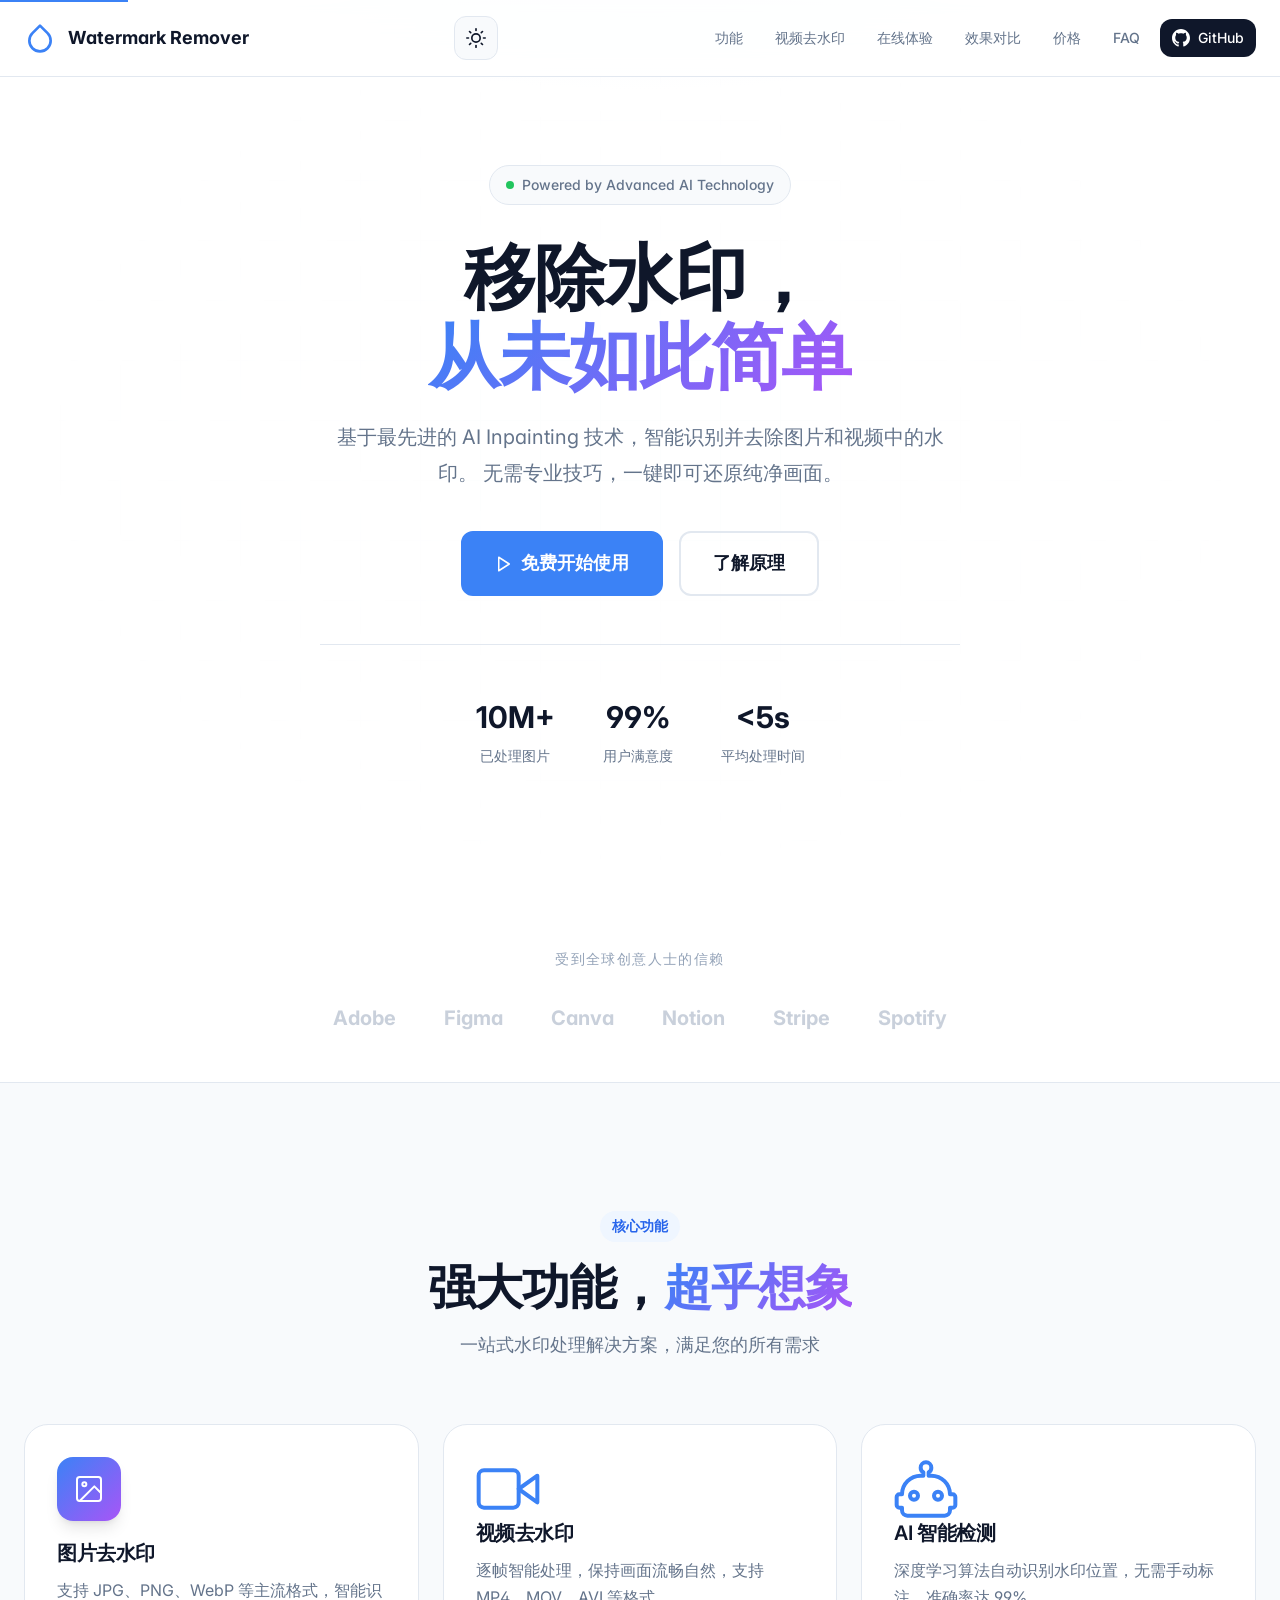
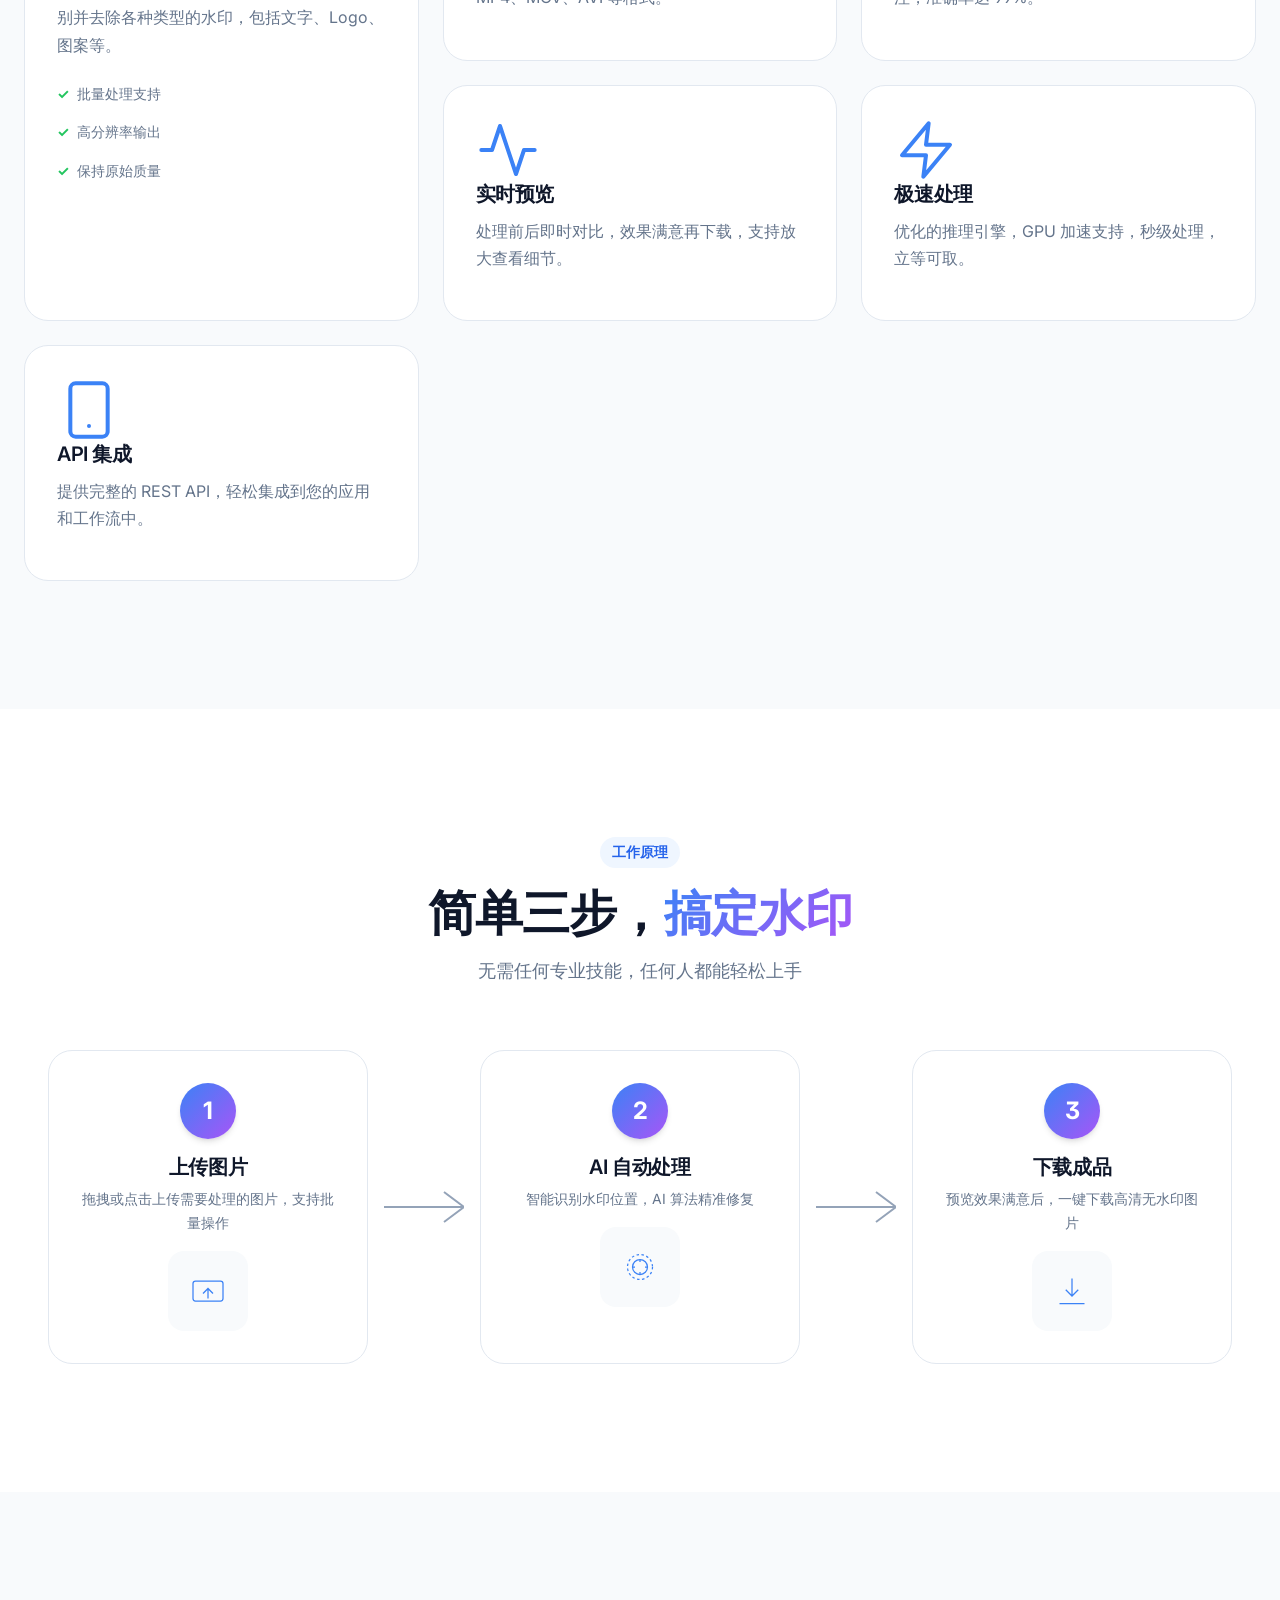
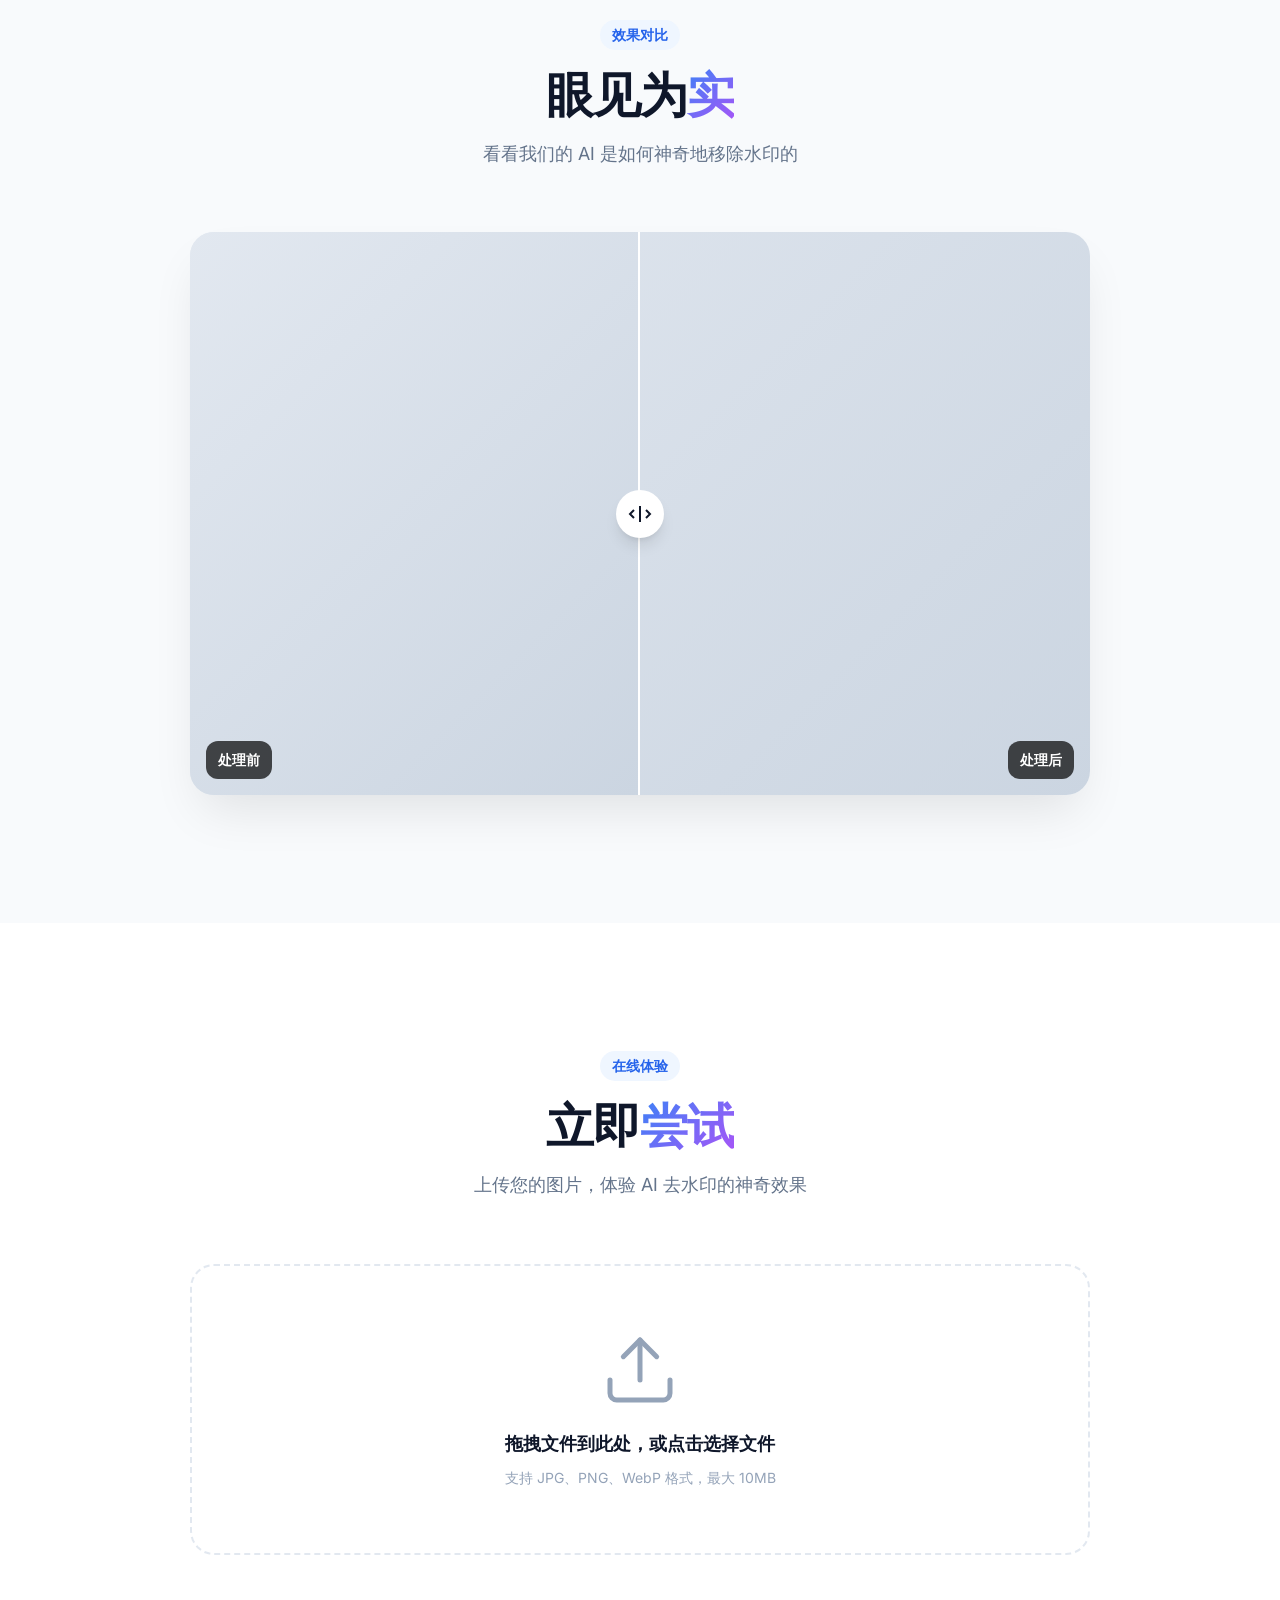
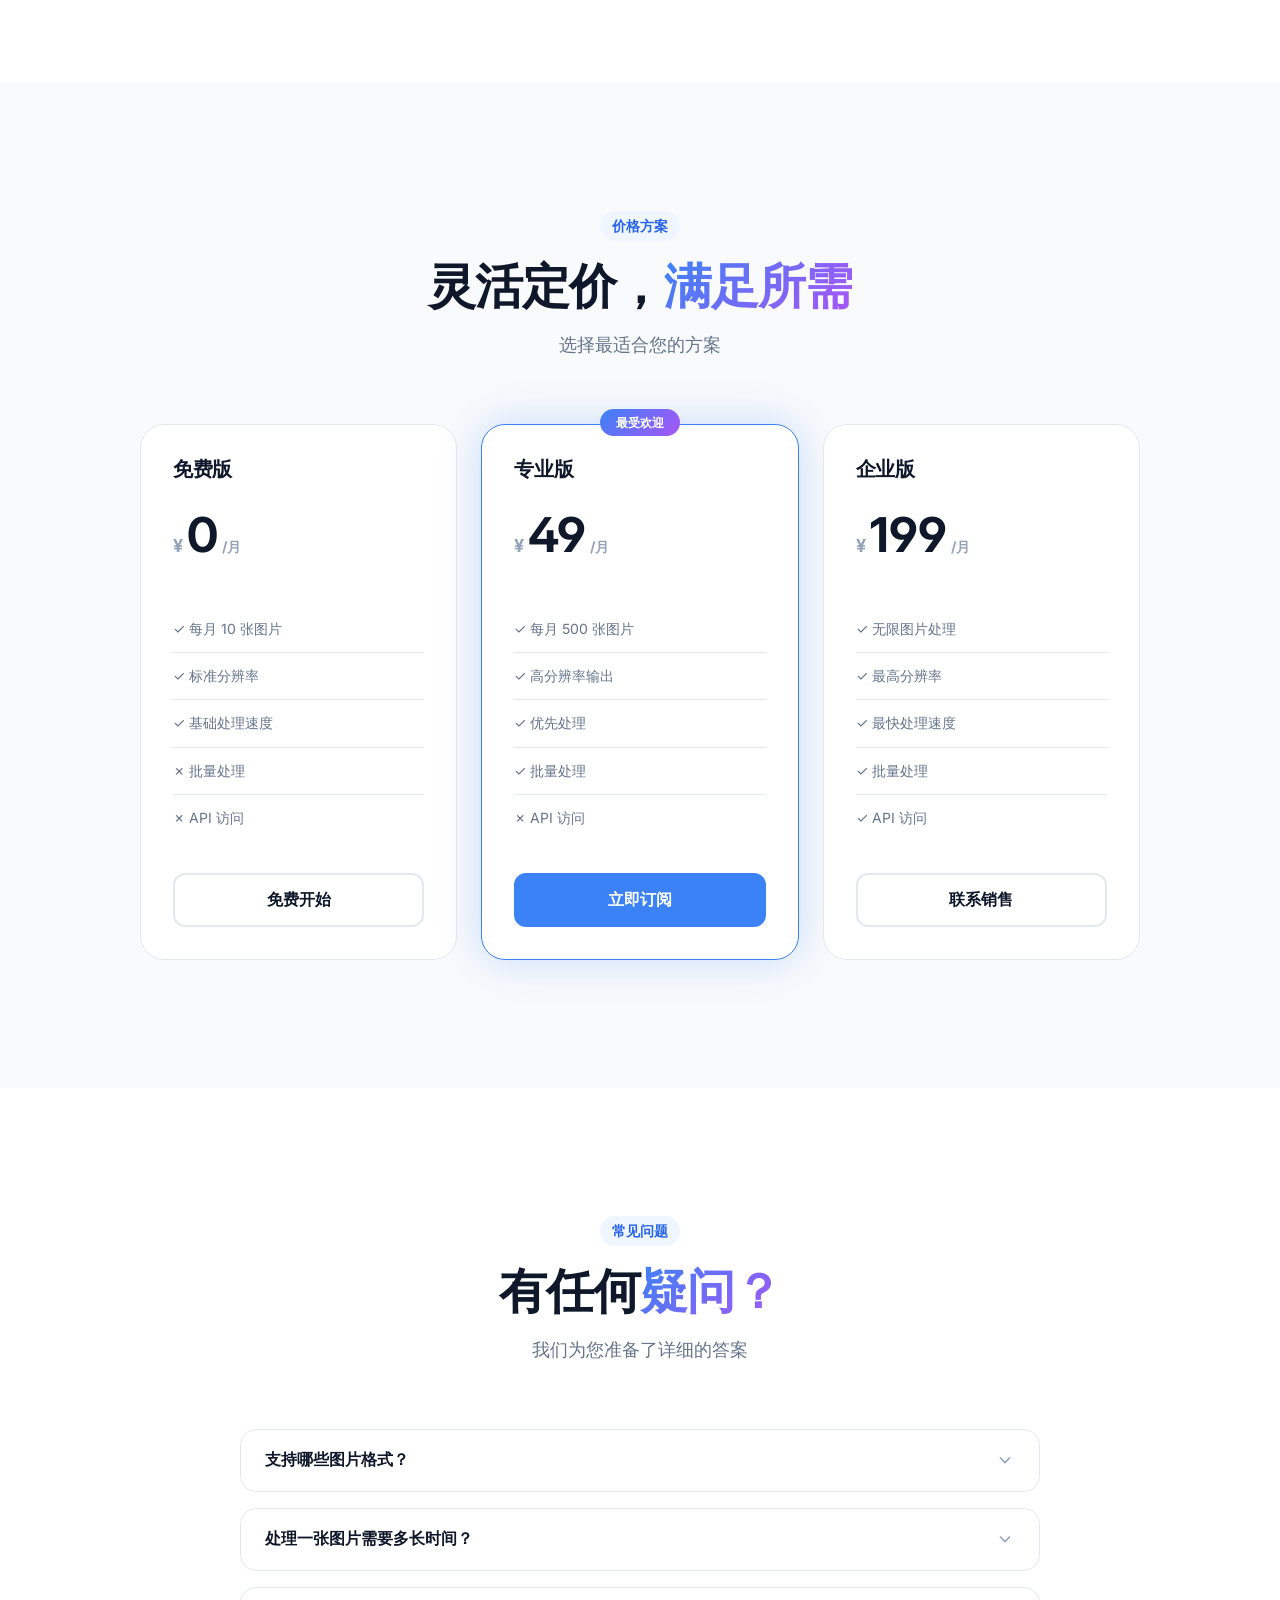
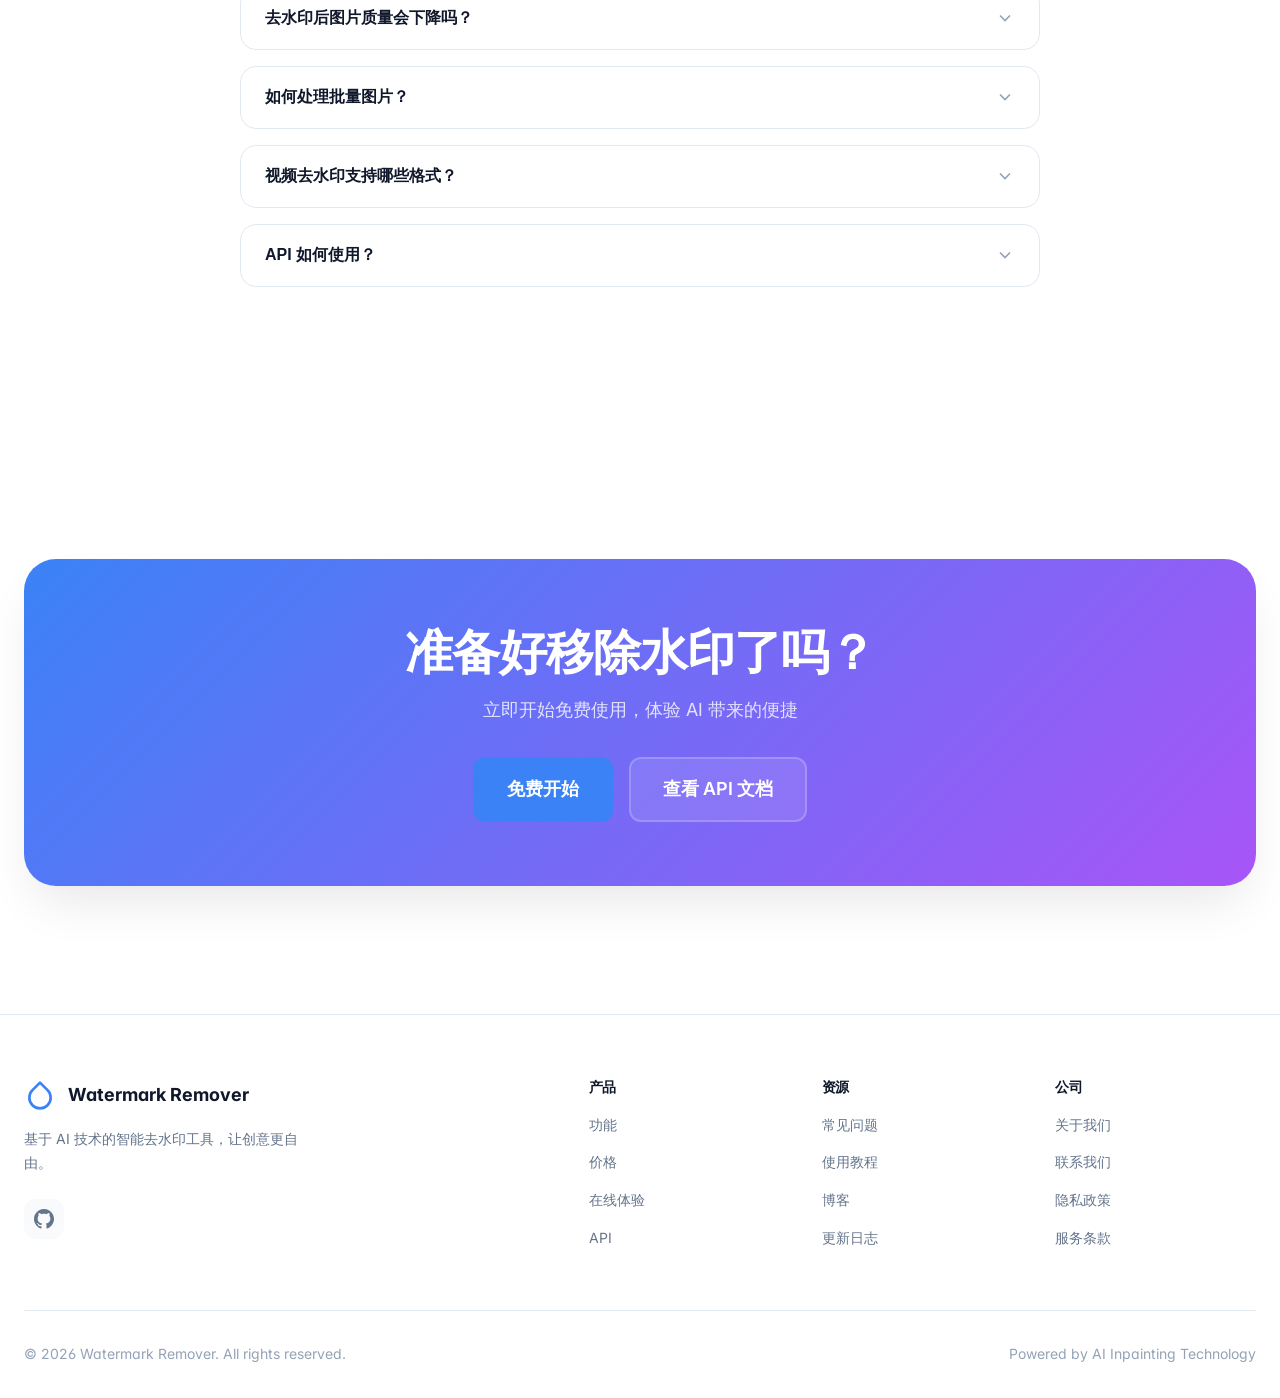
==== commit 56339724: "feat(video): auto-commit 7 file(s) at 2026-04-07 00:11" ====
--- a/templates/index.html
+++ b/templates/index.html
@@ -49,6 +49,7 @@
             </div>
             <ul class="nav-links">
                 <li><a href="#features">功能</a></li>
+                <li><a href="/video">视频去水印</a></li>
                 <li><a href="#demo">在线体验</a></li>
                 <li><a href="#comparison">效果对比</a></li>
                 <li><a href="#pricing">价格</a></li>
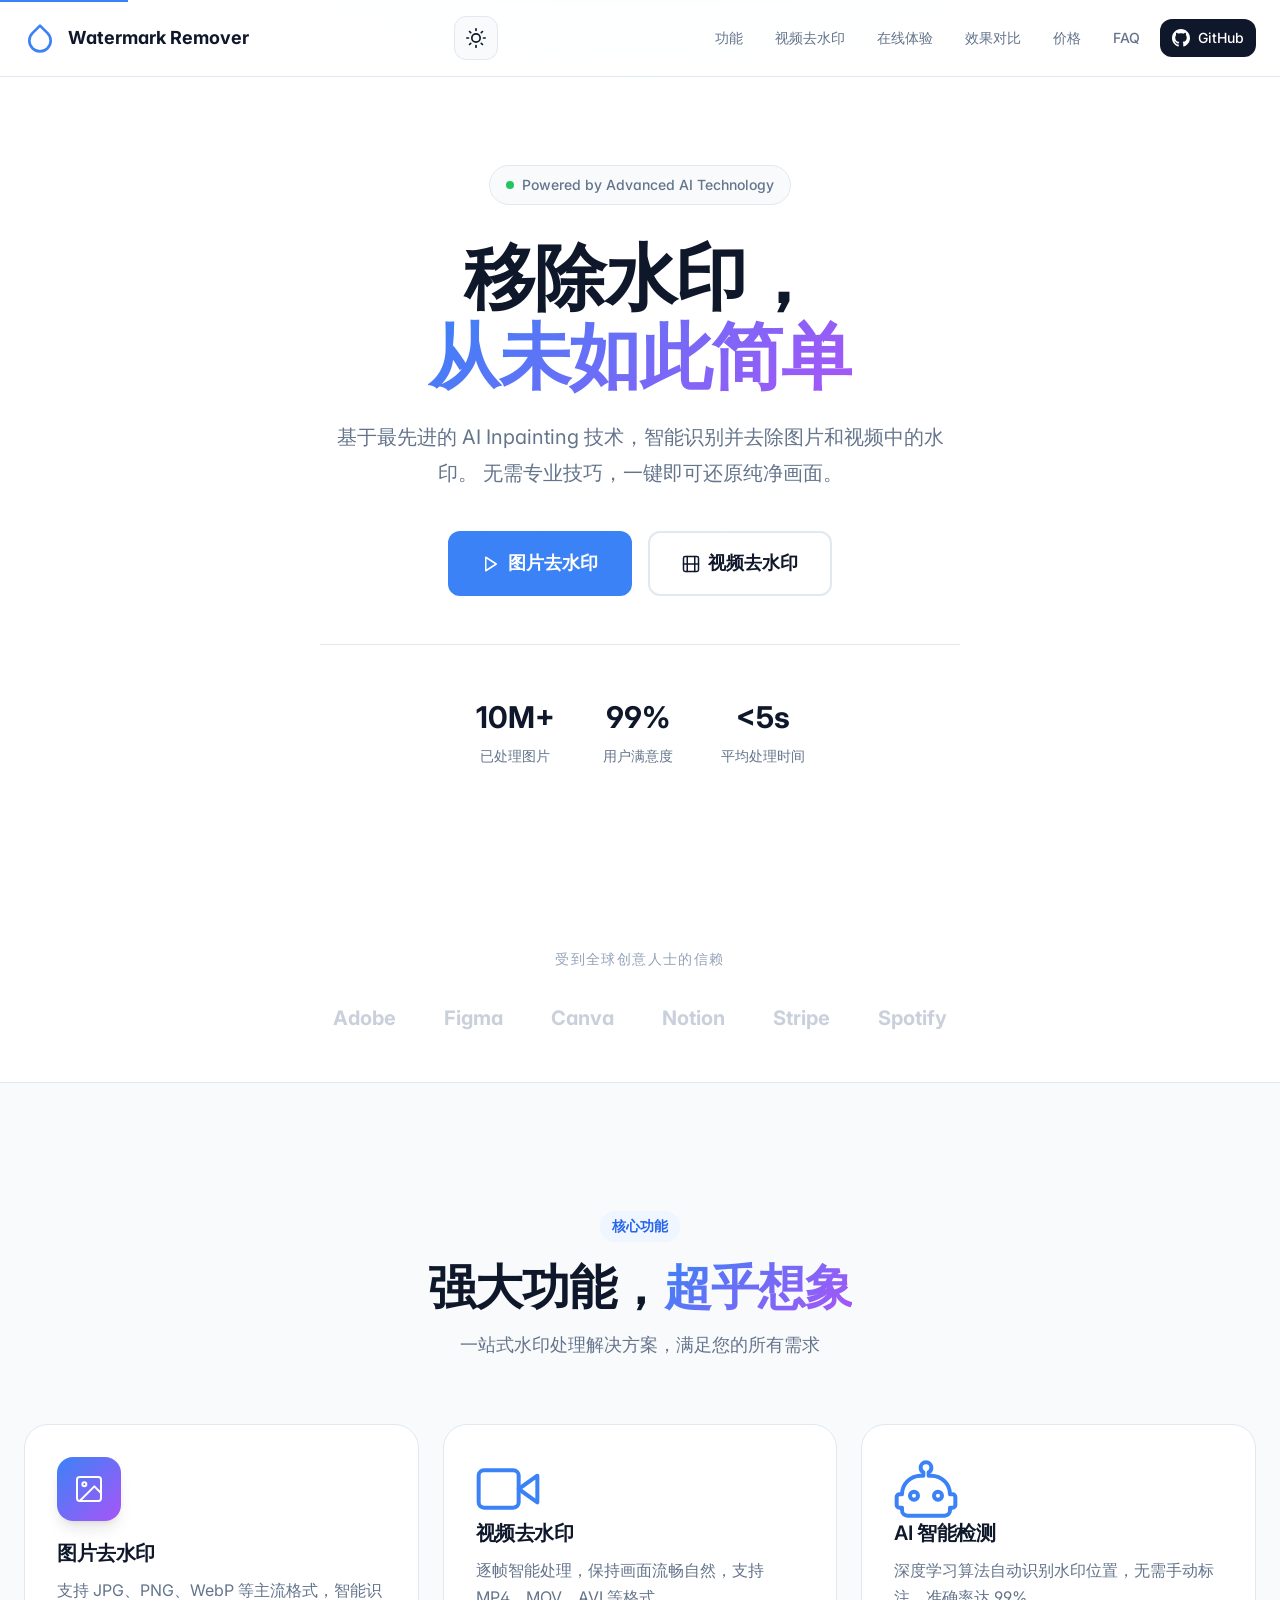
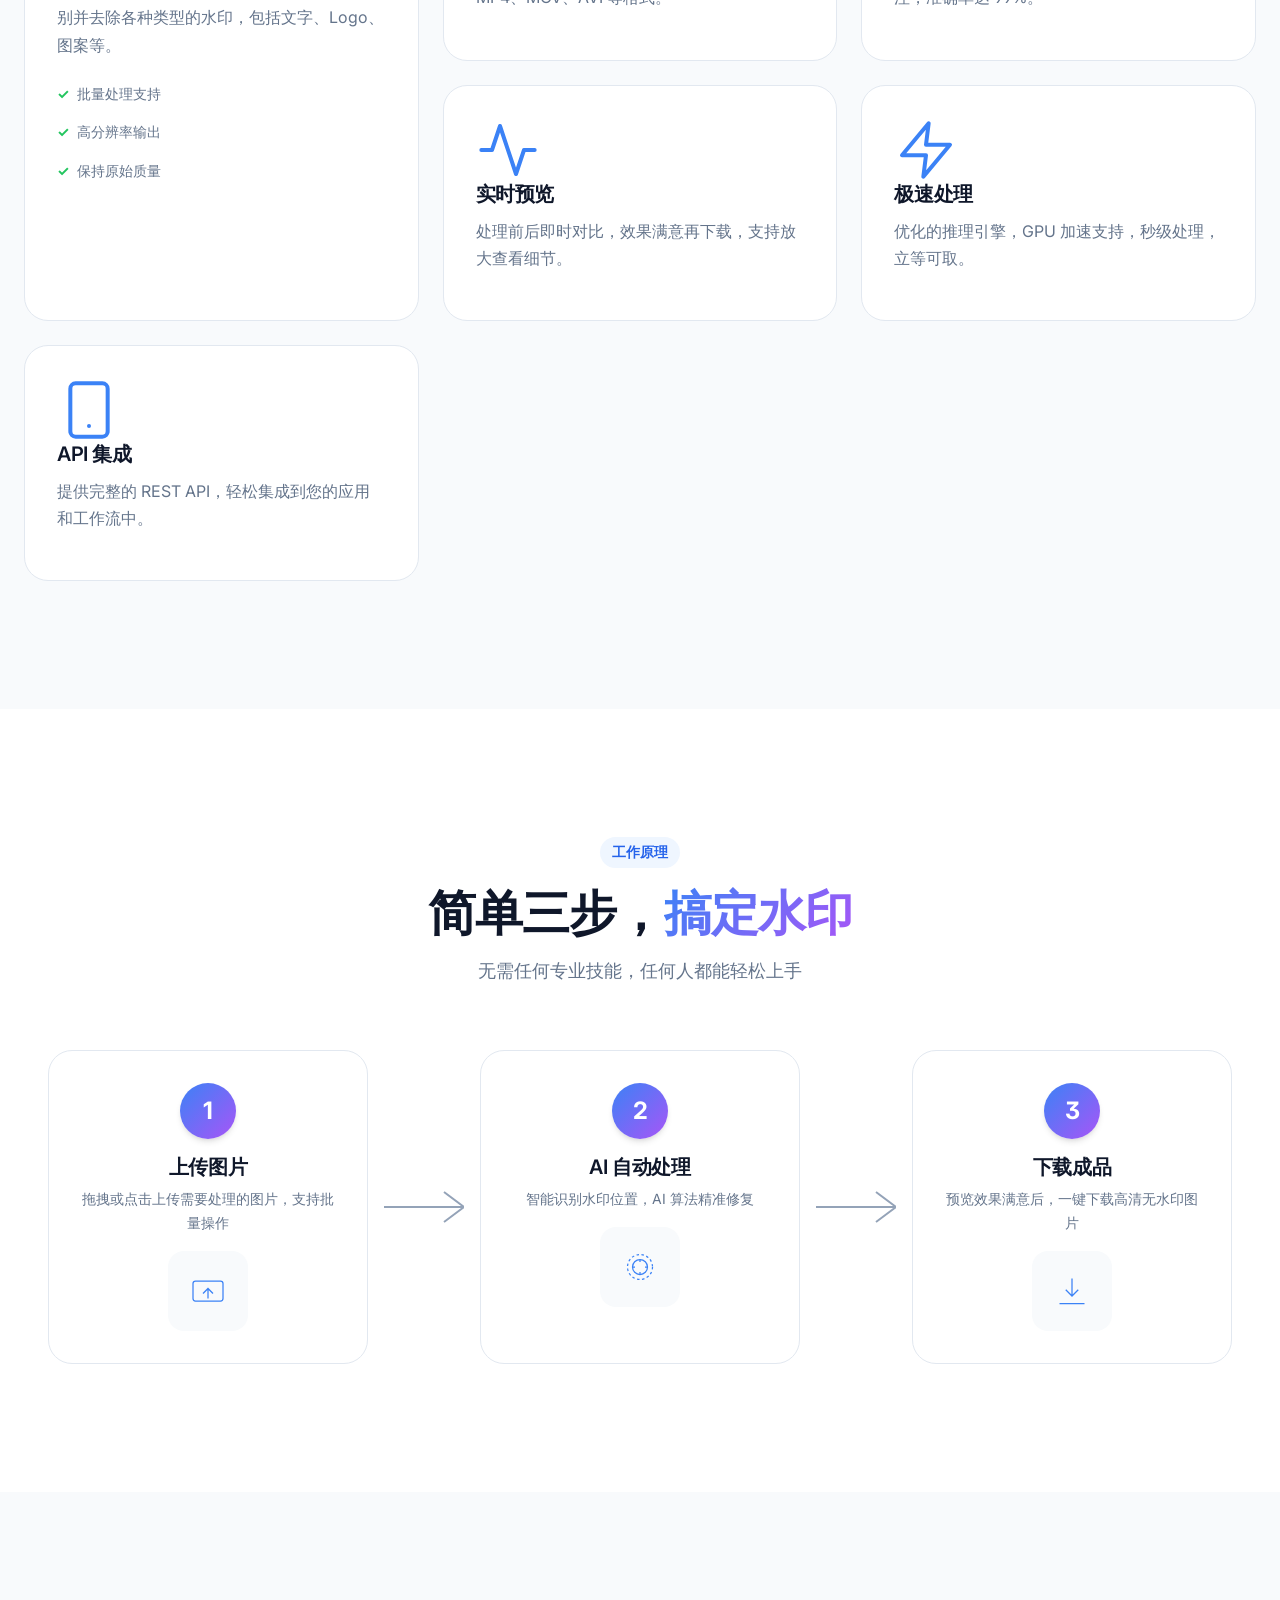
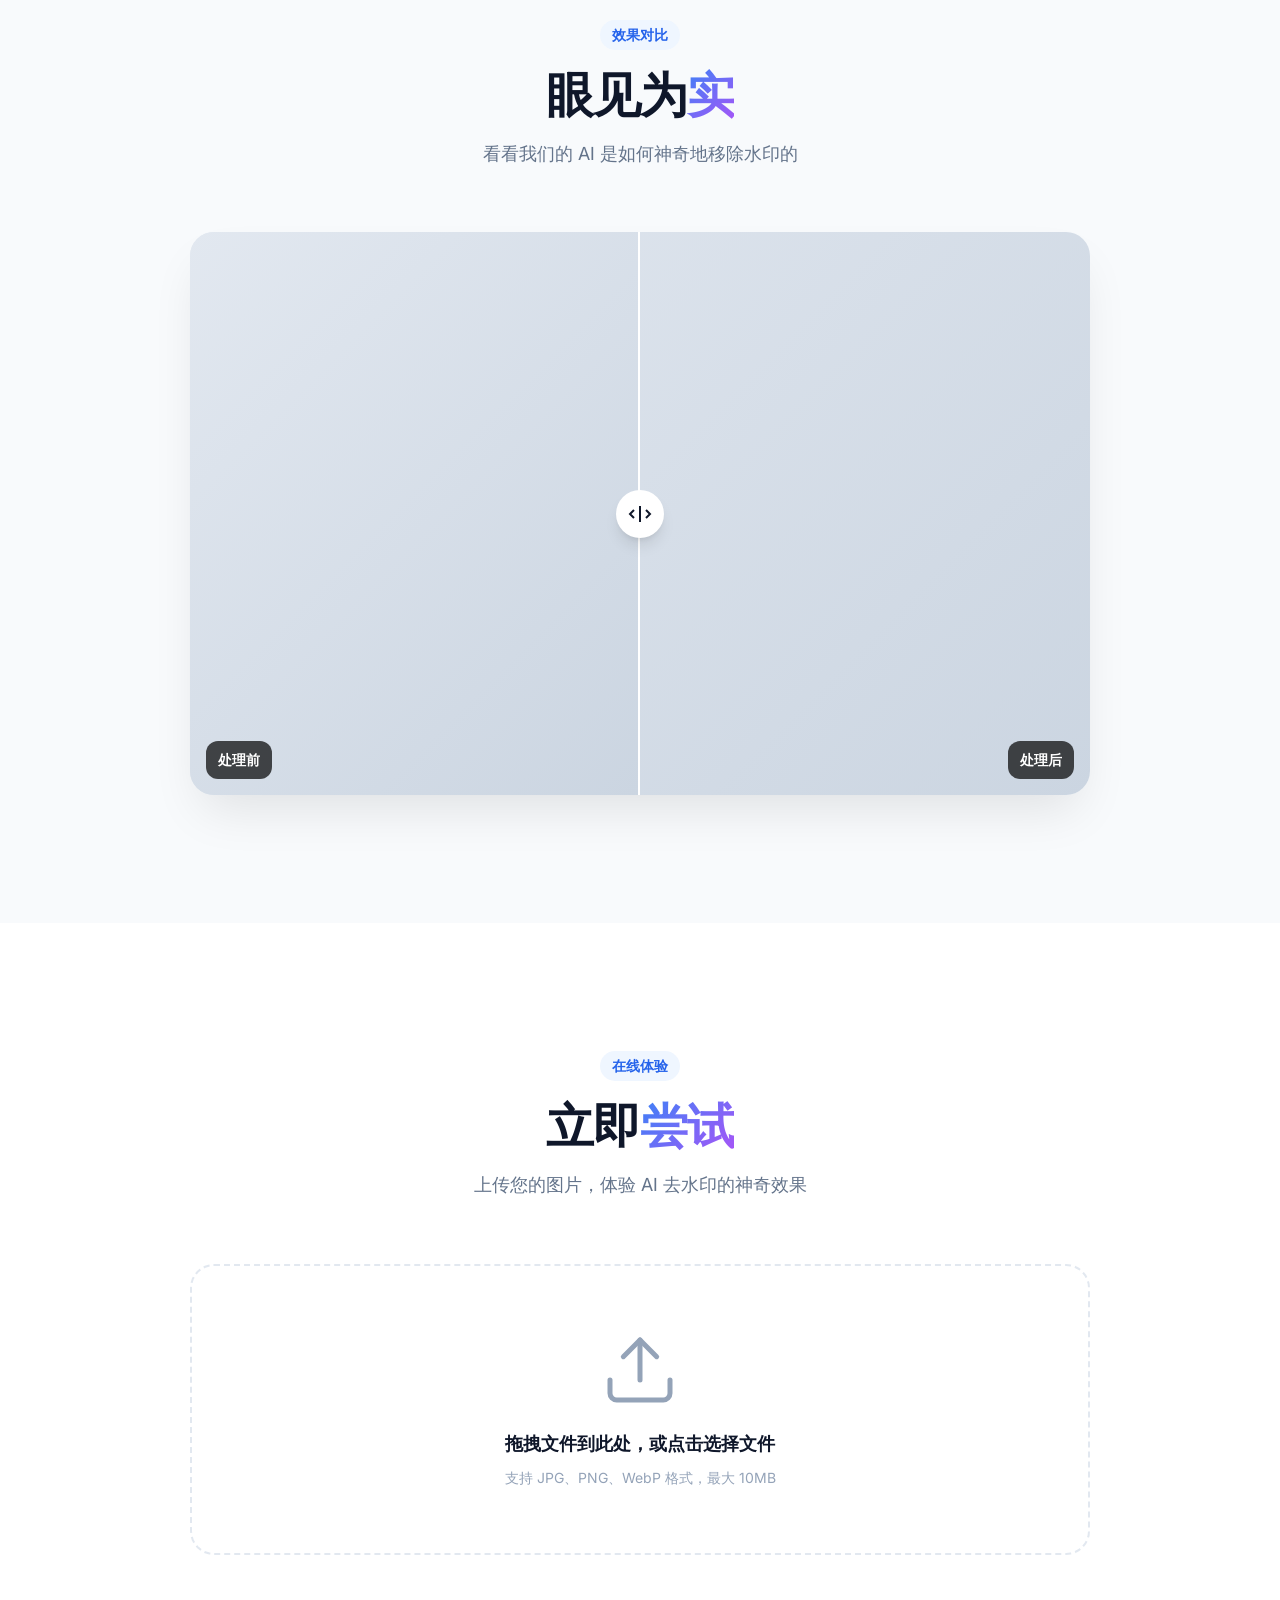
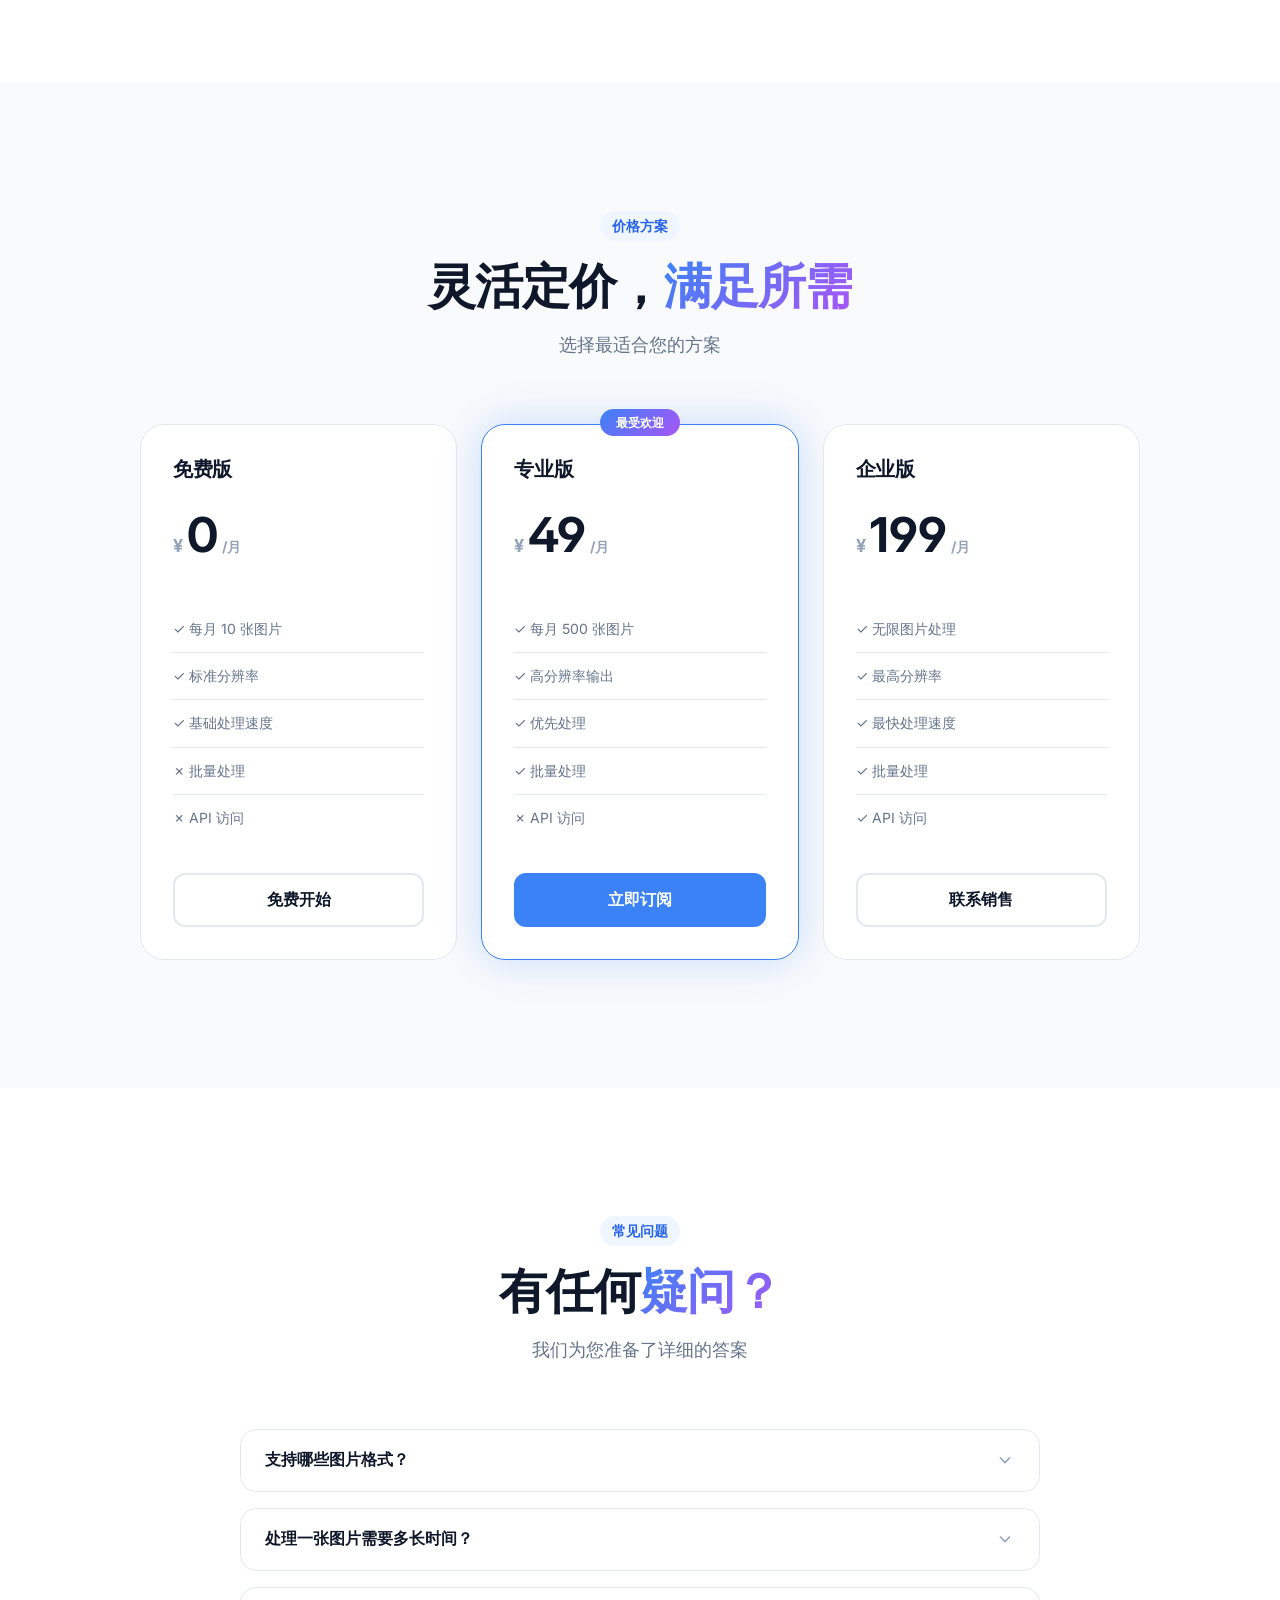
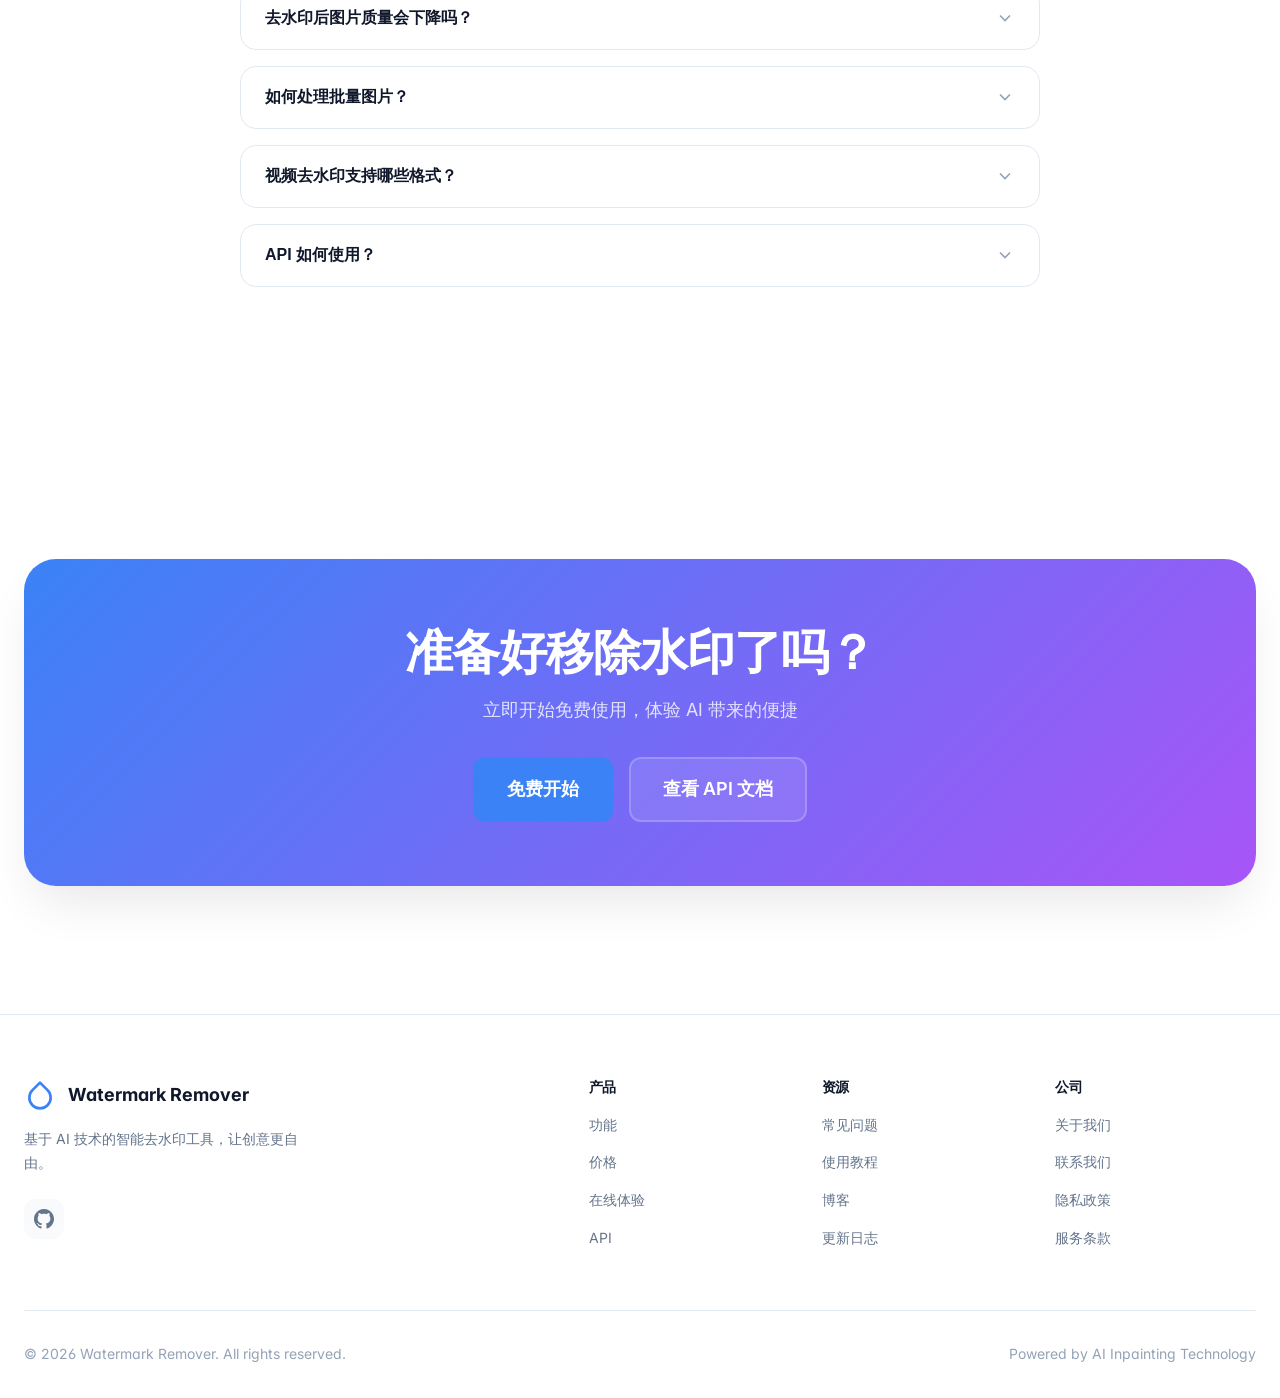
==== commit 2a1f9752: "chore: auto-commit 2 file(s) at 2026-04-07 00:15" ====
--- a/templates/index.html
+++ b/templates/index.html
@@ -88,10 +88,16 @@
                     <svg viewBox="0 0 24 24" fill="none" stroke="currentColor" stroke-width="2" stroke-linecap="round" stroke-linejoin="round" aria-hidden="true">
                         <polygon points="5 3 19 12 5 21 5 3"/>
                     </svg>
-                    免费开始使用
+                    图片去水印
                 </a>
-                <a href="#how-it-works" class="btn btn-secondary btn-lg">
-                    了解原理
+                <a href="/video" class="btn btn-secondary btn-lg">
+                    <svg viewBox="0 0 24 24" fill="none" stroke="currentColor" stroke-width="2" stroke-linecap="round" stroke-linejoin="round" aria-hidden="true">
+                        <rect x="2" y="2" width="20" height="20" rx="2.18" ry="2.18"/>
+                        <line x1="7" y1="2" x2="7" y2="22"/>
+                        <line x1="17" y1="2" x2="17" y2="22"/>
+                        <line x1="2" y1="12" x2="22" y2="12"/>
+                    </svg>
+                    视频去水印
                 </a>
             </div>
             <div class="hero-stats">
